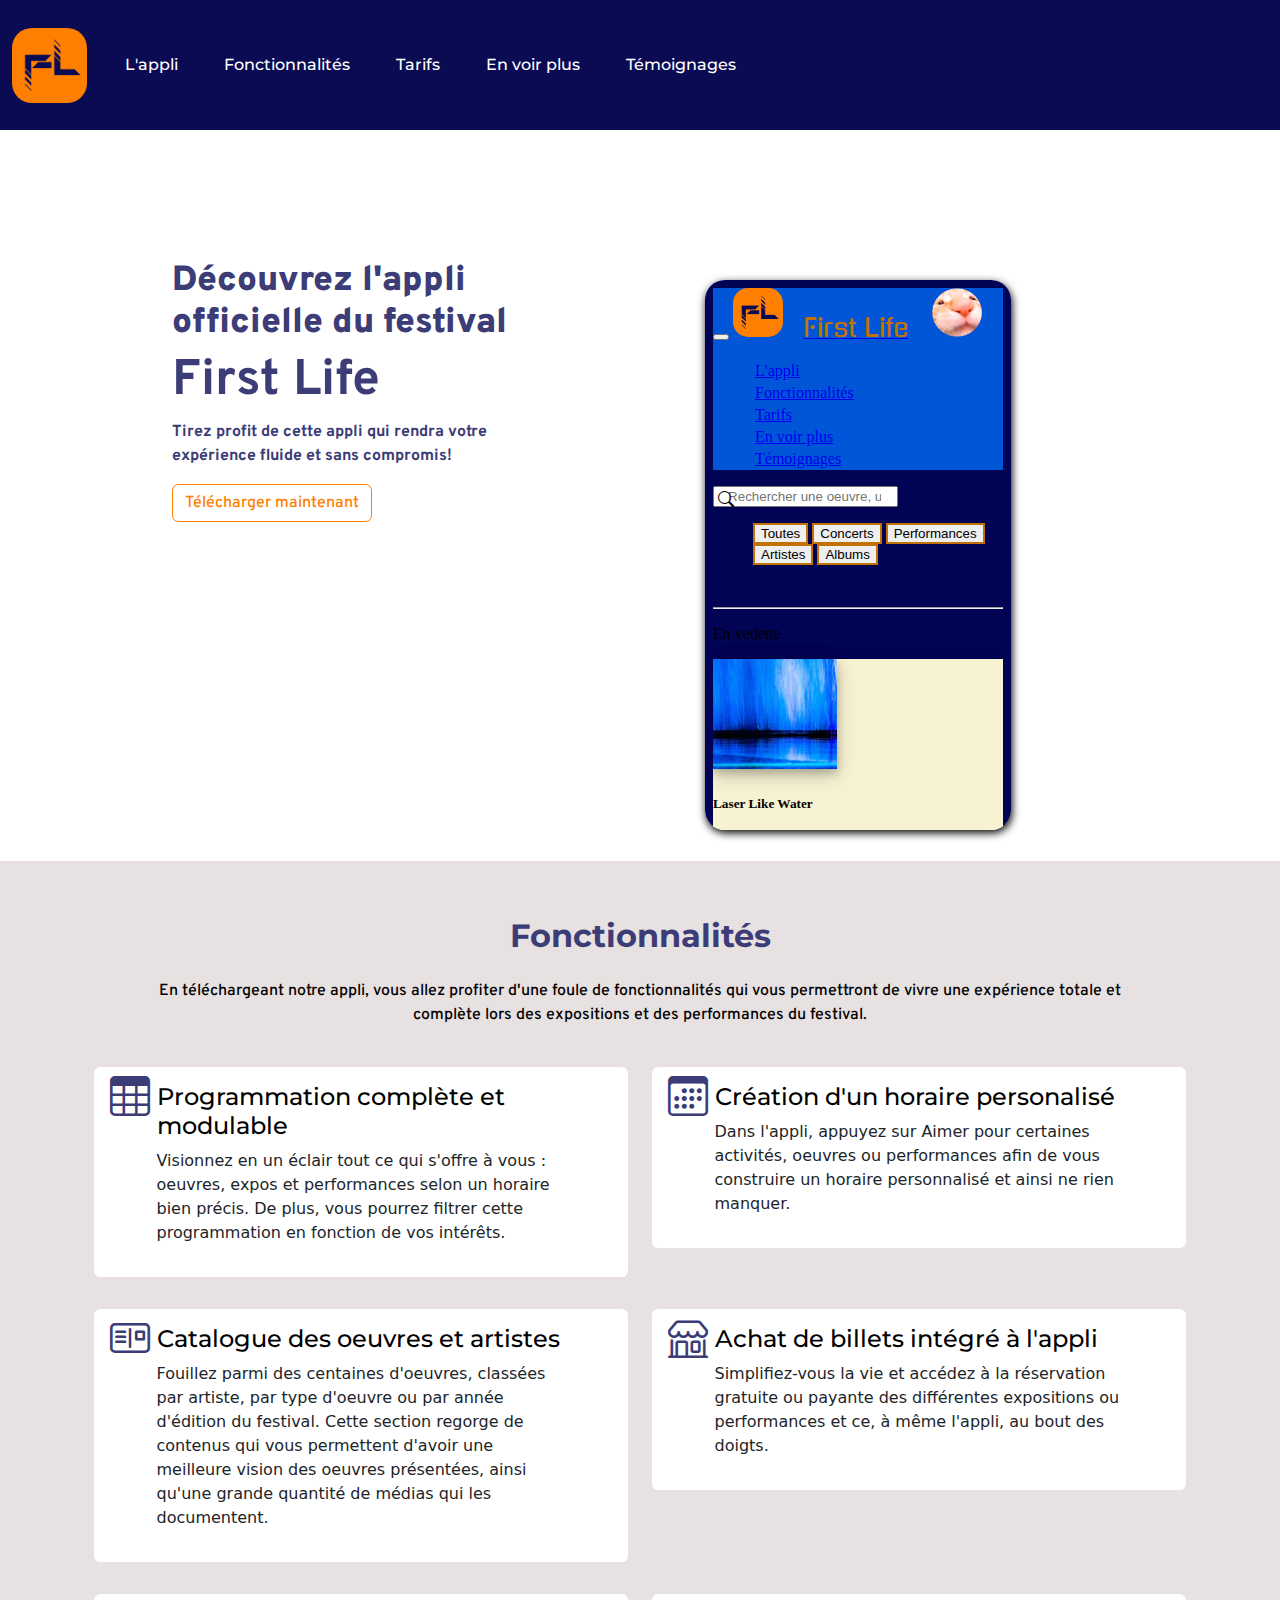
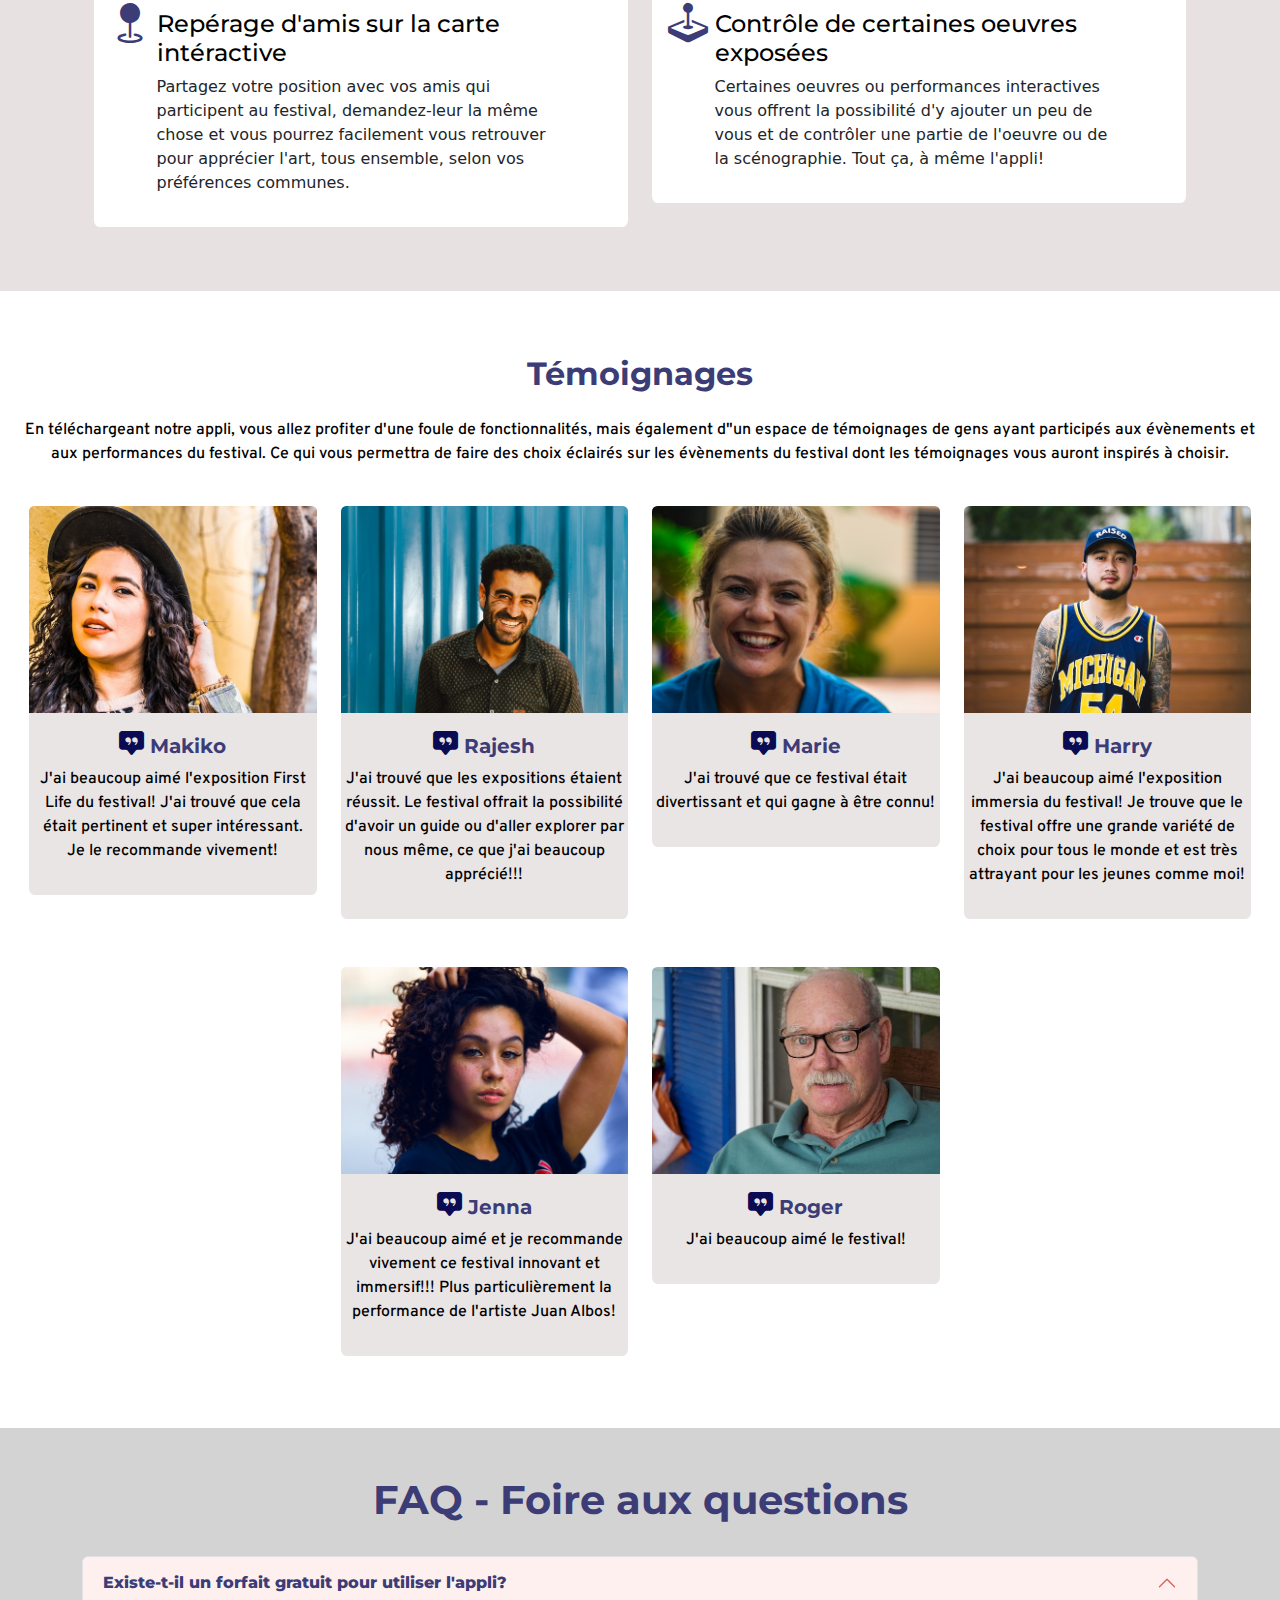
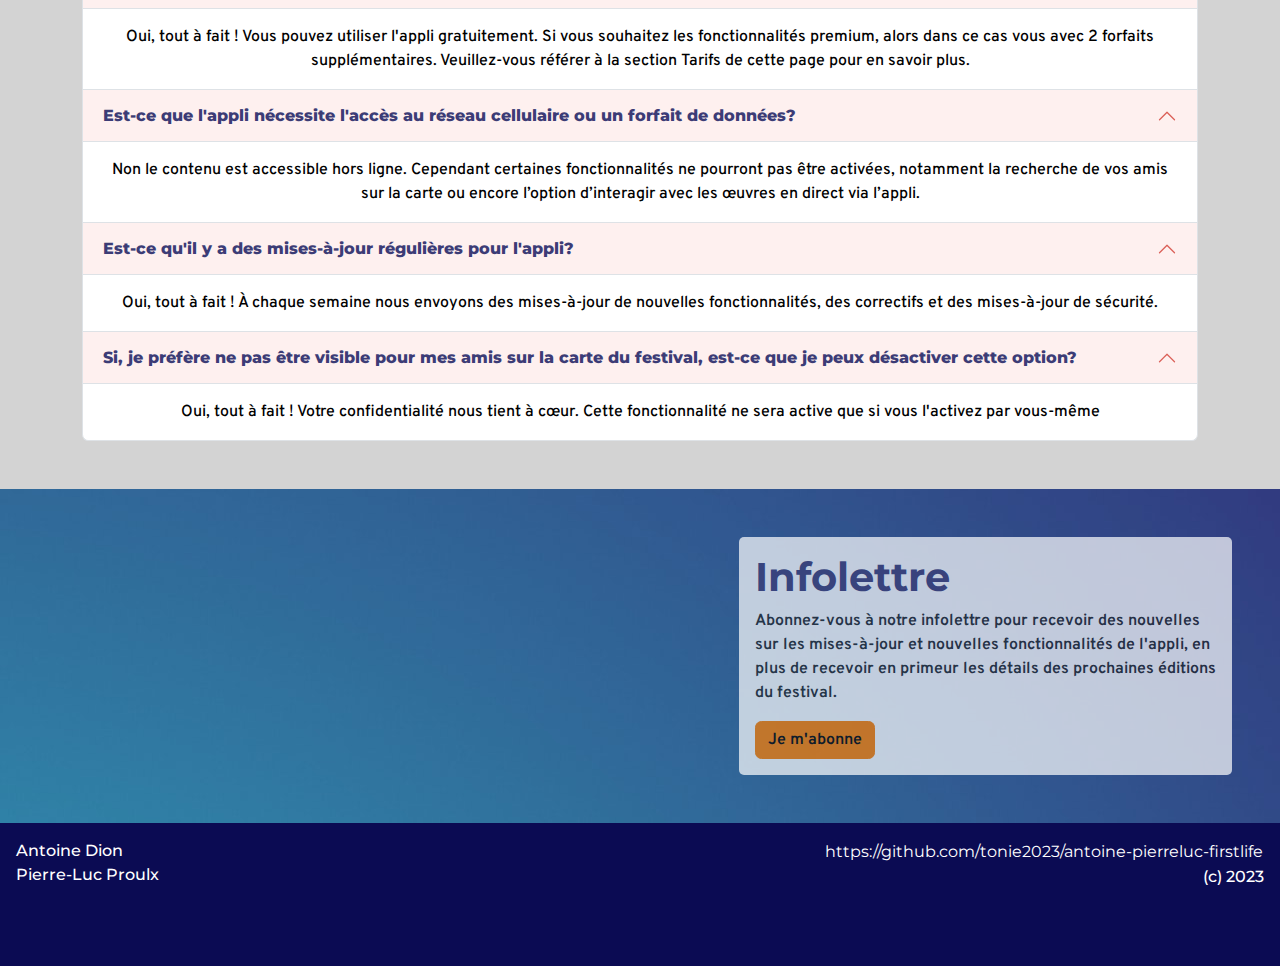
==== index.html @ ac9b5b65 "Update index.html" ====
<!DOCTYPE html>
<html lang="fr">
  <head>
    <meta charset="UTF-8" />
    <meta http-equiv="X-UA-Compatible" content="IE=edge" />
    <meta name="viewport" content="width=device-width, initial-scale=1" />
    <meta name="robots" content="noindex" />
    <meta name="robots" content="nofollow" />
    <title>Festival First Life</title>
    <link rel="stylesheet" href="https://cdn.jsdelivr.net/npm/bootstrap-icons@1.10.3/font/bootstrap-icons.css">
    <link
      href="css/bootstrap_custom.css"
      rel="stylesheet"
    />
    <link
      href="https://fonts.googleapis.com/css2?family=Overpass&display=swap"
      rel="stylesheet"
    />
    <link
      href="https://fonts.googleapis.com/css2?family=Montserrat&display=swap"
      rel="stylesheet"
    />
    <link rel="stylesheet" href="css/style-lp.css" />
  </head>
  <body>
    <header></header>
    <main>
      <nav class="navbar navbar-dark sticky-top navbar-expand-lg">
        <div class="container-fluid">
          <a href="index.html">
            <img class="logo" src="assets/first_life_logo.png" alt="logo" />
          </a>
          <button
            class="navbar-toggler"
            data-bs-toggle="collapse"
            data-bs-target="#mainNav"
            aria-controls="mainNav"
            aria-expanded="false"
            aria-label="Affichage/masquage de la navigation"
          >
            <span class="navbar-toggler-icon"></span>
          </button>
          <div id="mainNav" class="collapse navbar-collapse">
            <ul class="navbar-nav text-end">
              <li class="nav-item">
                <a href="index.html#hero" class="nav-link active">L'appli</a>
              </li>
              <li class="nav-item">
                <a href="index.html#fonctionnalites" class="nav-link active"
                  >Fonctionnalités</a
                >
              </li>
              <li class="nav-item">
                <a href="index.html#tarifs" class="nav-link active">Tarifs</a>
              </li>
              <li class="nav-item">
                <a href="index.html#voir-plus" class="nav-link active"
                  >En voir plus</a
                >
              </li>
              <li class="nav-item">
                <a href="index.html#temoignages" class="nav-link active"
                  >Témoignages</a
                >
              </li>
            </ul>
          </div>
        </div>
      </nav>
      <div id="mainHero">
        <div class="container-fluid text-center text-lg-start">
          <div class="row justify-content-center">
            <div class="enonce col-12 col-lg-5 justify-content-center">
              <h2 class="premier-texte text-center text-lg-start">
                Découvrez l'appli<br />
                officielle du festival
              </h2>
              <h1 class="titre text-center text-lg-start">First Life</h1>
              <p class="second-texte text-center text-lg-start">
                Tirez profit de cette appli qui rendra votre<br />
                expérience fluide et sans compromis!
              </p>
              <button type="button" class="btn1 btn btn-outline-primary">
                Télécharger maintenant
              </button>
            </div>
            <div class="col-12 col-lg-4">
              <div class="mobile pb-4">
                <iframe
                  class="app"
                  src="/app/index.html"
                  height="550px"
                  width="76%"
                  style="
                    border-radius: 20px 20px 20px 20px;
                    border: none;
                    box-shadow: 1px 3px 9px 0px black;
                  "
                  frameborder="0"
                ></iframe>
              </div>
            </div>
          </div>
        </div>
      </div>
      <section class="hero">
        <section class="section-features pt-5 pb-5">
          <div class="container text-center text-lg-start">
            <div class="row justify-content-center">
              <div id="titre_fonctionalite" class="col 12 col-lg-8 justify-content-center">
                  <h2 class="fonctions text-center text-lg-center pt-2 pb-2">
                    Fonctionnalités
                  </h2>
                  <p class="contexte text-center text-lg-center pt-2 pb-2">
                    En téléchargeant notre appli, vous allez profiter d'une
                    foule de fonctionnalités qui vous permettront de vivre une
                    expérience totale et<br> complète lors des expositions et des
                    performances du festival.
                  </p>
                </div>
                <div id="services" class="row justify-content-center">
                  <div class="col-sm-6 col-lg-6 pt-3 pb-3">
                    <div class="card">
                      <div class="row">
                        <div class="col-lg-1">
                          <i class="bi bi-table ps-3" class="card-img-top img-fluid"></i>
                        </div>
                        <div class="col-12 col-lg-10">
                          <div class="card-body">
                            <h4 class="h4">Programmation complète et modulable</h4>
                            <p class="txt-fonctionalite">Visionnez en un éclair tout ce qui s'offre à vous : oeuvres, expos et performances selon un horaire bien précis. De plus, vous pourrez filtrer cette programmation en fonction de vos intérêts.</p>
                          </div>
                        </div>
                      </div>
                    </div>
                  </div>
                  <div class="col-sm-6 col-lg-6 pt-3 pb-3">
                    <div class="card">
                      <div class="row">
                        <div class="col-lg-1">
                          <i class="bi bi-calendar3 ps-3" class="card-img-top img-fluid"></i>
                        </div>
                        <div class="col-12 col-lg-10">
                          <div class="card-body">
                            <h4 class="h4">Création d'un horaire personalisé</h4>
                            <p class="txt-fonctionalite">Dans l'appli, appuyez sur Aimer pour certaines activités, oeuvres ou performances afin de vous construire un horaire personnalisé et ainsi ne rien manquer.</p>
                          </div>
                        </div>
                      </div>
                    </div>
                  </div>
                  <div class="col-sm-6 col-lg-6 pt-3 pb-3">
                    <div class="card">
                      <div class="row">
                        <div class="col-lg-1">
                          <i class="bi bi-postcard ps-3" class="card-img-top img-fluid"></i>
                        </div>
                        <div class="col-12 col-lg-10">
                          <div class="card-body">
                            <h4 class="h4">Catalogue des oeuvres et artistes</h4>
                            <p class="txt-fonctionalite">Fouillez parmi des centaines d'oeuvres, classées par artiste, par type d'oeuvre ou par année d'édition du festival. Cette section regorge de contenus qui vous permettent d'avoir une meilleure vision des oeuvres présentées, ainsi qu'une grande quantité de médias qui les documentent.</p>
                          </div>
                        </div>
                      </div>
                    </div>
                  </div>
                  <div class="col-sm-6 col-lg-6 pt-3 pb-3">
                    <div class="card">
                      <div class="row">
                        <div class="col-lg-1">
                          <i class="bi bi-shop ps-3" class="card-img-top img-fluid"></i>
                        </div>
                        <div class="col-12 col-lg-10">
                          <div class="card-body">
                            <h4 class="h4">Achat de billets intégré à l'appli</h4>
                            <p class="txt-fonctionalite">Simplifiez-vous la vie et accédez à la réservation gratuite ou payante des différentes expositions ou performances et ce, à même l'appli, au bout des doigts.</p>
                          </div>
                        </div>
                      </div>
                    </div>
                  </div>
                  <div class="col-sm-6 col-lg-6 pt-3 pb-3">
                    <div class="card">
                      <div class="row">
                        <div class="col-lg-1">
                          <i class="bi bi-geo-fill ps-3" class="card-img-top img-fluid"></i>
                        </div>
                        <div class="col-12 col-lg-10">
                          <div class="card-body">
                            <h4 class="h4">Repérage d'amis sur la carte intéractive</h4>
                            <p class="txt-fonctionalite">Partagez votre position avec vos amis qui participent au festival, demandez-leur la même chose et vous pourrez facilement vous retrouver pour apprécier l'art, tous ensemble, selon vos préférences communes.</p>
                          </div>
                        </div>
                      </div>
                    </div>
                  </div>
                  <div class="col-sm-6 col-lg-6 pt-3 pb-3">
                    <div class="card">
                      <div class="row">
                        <div class="col-lg-1">
                          <i class="bi bi-joystick ps-3" class="card-img-top img-fluid"></i>
                        </div>
                        <div class="col-12 col-lg-10">
                          <div class="card-body">
                            <h4 class="h4">Contrôle de certaines oeuvres exposées</h4>
                            <p class="txt-fonctionalite">Certaines oeuvres ou performances interactives vous offrent la possibilité d'y ajouter un peu de vous et de contrôler une partie de l'oeuvre ou de la scénographie. Tout ça, à même l'appli!</p>
                          </div>
                        </div>
                      </div>
                    </div>
                  </div>
                </div>
              </div>
              <div id="tarifs"></div>
              <div id="voir-plus"></div>
            </div>
          </div>
        </section>
        <section class="section-testimonials pt-5 pb-5">
          <div class="container-fluid text-center text-lg-start">
            <div class="enonce_02 col-12 col-lg-12 justify-content-center">
              <div id="titre_testimonial" class="col 12 col-lg-8 justify-content-center">
                <h2 class="title text-center text-lg-center pt-3">
                  Témoignages
                </h2>
                <p class="contexte text-center text-lg-center pt-3">
                  En téléchargeant notre appli, vous allez profiter d'une
                  foule de fonctionnalités, mais également d"un espace de témoignages de gens ayant participés aux évènements et aux performances du festival. Ce qui vous permettra de faire des choix éclairés sur les évènements du festival dont les témoignages vous auront inspirés à choisir. 
                </p>
              </div>
            </div>
            <div id="temoignages" class="row justify-content-center pt-4 pb-4">
              <div class="col-12 col-sm-6 col-lg-3 pb-4">
                <div class="card-testimonial card">
                  <img src="assets/makiko.jpg" class="temoins card-img-top">
                  <div class="row">
                      <div class="recit card-body">
                        <h5 class="nom text-center"> <i class="bi bi-chat-square-quote-fill" class="card-img-top"></i>&nbsp;Makiko</h5>
                        <p class="quote text-center">J'ai beaucoup aimé l'exposition First Life du festival! J'ai trouvé que cela était pertinent et super intéressant. Je le recommande vivement!</p>
                      </div>
                  </div>
                </div>
              </div>
              <div class="col-12 col-sm-6 col-lg-3 pb-4">
                <div class="card-testimonial card">
                  <img src="assets/rajesh.jpg" class="temoins card-img-top">
                  <div class="row">
                    <div class="recit card-body">
                      <h5 class="nom text-center"><i class="bi bi-chat-square-quote-fill" class="card-img-top"></i>&nbsp;Rajesh</h5>
                      <p class="quote text-center">J'ai trouvé que les expositions étaient réussit. Le festival offrait la possibilité d'avoir un guide ou d'aller explorer par nous même, ce que j'ai beaucoup apprécié!!!</p>
                    </div>
                  </div>
                </div>
              </div>
              <div class="col-12 col-sm-6 col-lg-3 pb-4">
                <div class="card-testimonial card">
                  <img src="assets/marie.jpg" class="temoins card-img-top">
                  <div class="row">
                    <div class="recit card-body">
                      <h5 class="nom text-center"><i class="bi bi-chat-square-quote-fill" class="card-img-top"></i>&nbsp;Marie</h5>
                      <p class="quote text-center">J'ai trouvé que ce festival était divertissant et qui gagne à être connu!</p>
                    </div>
                  </div>
                </div>
              </div>
              <div class="col-12 col-sm-6 col-lg-3">
                <div class="card-testimonial card">
                  <img src="assets/harry.jpg" class="temoins card-img-top">
                  <div class="row">
                    <div class="recit card-body">
                      <h5 class="nom text-center"><i class="bi bi-chat-square-quote-fill" class="card-img-top"></i>&nbsp;Harry</h5>
                      <p class="quote text-center">J'ai beaucoup aimé l'exposition immersia du festival! Je trouve que le festival offre une grande variété de choix pour tous le monde et est très attrayant pour les jeunes comme moi!</p>
                    </div>
                  </div>
                </div>
              </div>
              <div class="col-12 col-sm-6 col-lg-3 pt-4">
                <div class="card-testimonial card">
                  <img src="assets/jenna.jpg" class="temoins card-img-top">
                  <div class="row">
                    <div class="recit card-body">
                      <h5 class="nom text-center"><i class="bi bi-chat-square-quote-fill" class="card-img-top"></i>&nbsp;Jenna</h5>
                      <p class="quote text-center">J'ai beaucoup aimé et je recommande vivement ce festival innovant et immersif!!! Plus particulièrement la performance de l'artiste Juan Albos! </p>
                    </div>
                  </div>
                </div>
              </div>
              <div class="col-12 col-sm-6 col-lg-3 pt-4">
                <div class="card-testimonial card">
                  <img src="assets/roger.jpg" class="temoins card-img-top">
                  <div class="row">
                    <div class="card-body">
                      <h5 class="nom text-center"><i class="bi bi-chat-square-quote-fill" class="card-img-top"></i>&nbsp;Roger</h5>
                      <p class="quote text-center">J'ai beaucoup aimé le festival!</p>
                    </div>
                  </div>
                </div>
              </div>
            </div>
          </div>
        </section>
      </section>
      <section class="pt-5 pb-5" id="FAQ">
        <div class="container text-center">
          <div class="row justify-content-center">
            <h1 class="titre-faq pb-4">FAQ - Foire aux questions</h1>
            <div class="accordion" id="accordionExample">

              <div class="accordion-item">
            
                <h2 class="accordion-header" id="faq-01">
                  <button class="accordion-button" type="button" data-bs-toggle="collapse" data-bs-target="#collapsefaq-01" aria-expanded="true" aria-controls="collapsefaq-01">
                    Existe-t-il un forfait gratuit pour utiliser l'appli?
                  </button>
                </h2>
            
                <div id="collapsefaq-01" class="accordion-collapse collapse show" aria-labelledby="faq-01" data-bs-parent="#accordionExample">
                  <div class="accordion-body">
                    Oui, tout à fait ! Vous pouvez utiliser l'appli gratuitement. Si vous souhaitez les fonctionnalités premium, alors dans ce cas vous avec 2 forfaits supplémentaires. Veuillez-vous référer à la section Tarifs de cette page pour en savoir plus.
                  </div>
                </div>
              </div>
              <div class="accordion-item">
               <h2 class="accordion-header" id="faq-02">
                 <button class="accordion-button" type="button" data-bs-toggle="collapse" data-bs-target="#collapsefaq-02" aria-expanded="true" aria-controls="collapsefaq-02">
                  Est-ce que l'appli nécessite l'accès au réseau cellulaire ou un forfait de données?
                 </button>
               </h2>
          
               <div id="collapsefaq-02" class="accordion-collapse collapse show" aria-labelledby="faq-02" data-bs-parent="#accordionExample">
                 <div class="accordion-body">
                  Non le contenu est accessible hors ligne. Cependant certaines fonctionnalités ne pourront pas être activées, notamment la recherche de vos amis sur la carte ou encore l’option d’interagir avec les œuvres en direct via l’appli.
                 </div>
               </div>
              </div>
              <div class="accordion-item">
                <h2 class="accordion-header" id="faq-03">
                  <button class="accordion-button" type="button" data-bs-toggle="collapse" data-bs-target="#collapsefaq-03" aria-expanded="true" aria-controls="collapsefaq-03">
                    Est-ce qu'il y a des mises-à-jour régulières pour l'appli?
                  </button>
                </h2>
           
                <div id="collapsefaq-03" class="accordion-collapse collapse show" aria-labelledby="faq-03" data-bs-parent="#accordionExample">
                  <div class="accordion-body">
                    Oui, tout à fait ! À chaque semaine nous envoyons des mises-à-jour de nouvelles fonctionnalités, des correctifs et des mises-à-jour de sécurité.
                  </div>
                </div>
               </div>
               <div class="accordion-item">
                <h2 class="accordion-header" id="faq-04">
                  <button class="accordion-button" type="button" data-bs-toggle="collapse" data-bs-target="#collapsefaq-04" aria-expanded="true" aria-controls="collapsefaq-04">
                    Si, je préfère ne pas être visible pour mes amis sur la carte du festival, est-ce que je peux désactiver cette option?
                  </button>
                </h2>
           
                <div id="collapsefaq-04" class="accordion-collapse collapse show" aria-labelledby="faq-04" data-bs-parent="#accordionExample">
                  <div class="accordion-body">
                    Oui, tout à fait ! Votre confidentialité nous tient à cœur. Cette fonctionnalité ne sera active que si vous l'activez par vous-même
                  </div>
                </div>
               </div>
             </div>
           </div>
         </div>
      </section>
      <section class="pt-5 pb-5 pe-5 bg-light" id="infolettre">
        <div class="container-fluid text-center">
          <div class="row justify-content-end ps-5">
            <div class="information col-12 col-md-5 text-md-start pt-3 pb-3 ps-3 pe-3">
               <h1 class="titre-infolettre">Infolettre</h1>
               <p class="text-infolettre">Abonnez-vous à notre infolettre pour recevoir des nouvelles sur les mises-à-jour et nouvelles fonctionnalités de l'appli, en plus de recevoir en primeur les détails des prochaines éditions du festival.</p>
               <button type="button" class="btn2 btn btn-primary" data-bs-toggle="modal" data-bs-target="#button_modal" >
                Je m'abonne
               </button>
             </div>
          </div>
        </div>
        <div class="modal fade" id="button_modal" tabindex="-1" aria-labelledby="button_modalLabel" aria-hidden="true">
          <div class="modal-dialog modal-lg modal-dialog-centered">
            <div class="modal-content">
              <div class="modal-header">
                <h1 class="modal-title fs-5" id="button_modalLabel">Restez informé!</h1>
                <button type="button" class="btn-close" data-bs-dismiss="modal" aria-label="Close"></button>
              </div>
              <div class="modal-body">
                <i class="bi bi-envelope-at"></i>
                <form class="courriel">
                  <div class="mb-3 mt-3 ">
                    <input type="email" class="form-control" id="courriel" placeholder= "Votre adresse courriel" name="email">
                  </div>
                </form>
              </div>
              <div class="modal-footer">
                <button type="submit" class="btn btn-primary" id="abonnement">M'inscrire</button>
                <button type="button" class="btn btn-secondary" id="fermeture-modal" data-bs-dismiss="modal">Annuler</button>
              </div>
            </div>
          </div>
        </div>
      </section>
    </main>
    <footer class="bd-footer">
      <div class="container-fluid pt-3 pb-3 ps-3 pe-3">
        <div class="row">
          <div class="col-sm-12 col-lg-3 text-center">
            <p class="artisans text-lg-start">
              Antoine Dion<br />
              Pierre-Luc Proulx<br />
            </p>
          </div>
          <div class="col-sm-12 col-lg-9 text-center">
            <p class="artisans text-lg-end">
              <a
                class="btn btn-outline-link"
                id="btn2"
                href="https://github.com/tonie2023/antoine-pierreluc-firstlife"
                role="link"
                >https://github.com/tonie2023/antoine-pierreluc-firstlife</a
              >
              <br />(c) 2023
            </p>
          </div>
        </div>
      </div>
    </footer>
    <script
      src="https://cdn.jsdelivr.net/npm/bootstrap@5.3.0-alpha1/dist/js/bootstrap.bundle.min.js"
      integrity="sha384-w76AqPfDkMBDXo30jS1Sgez6pr3x5MlQ1ZAGC+nuZB+EYdgRZgiwxhTBTkF7CXvN"
      crossorigin="anonymous"
    ></script>
    <script src="javacript.js"></script>
  </body>
</html>
---- css/style-lp.css ----
/*----------------
#Styles Généraux
------------------*/
* {
  box-sizing: border-box;
}
* {
  outline: 0;
}
html {
  height: 100%;
}
body {
  width: 100%;
  height: 100%;
  margin: 0;
}

/*-------------------------------
 # Section palette de couleurs 
 --------------------------------*/

:root {
  --primary: #ff7f00;
}
:root {
  --secondary: #0b0b53;
}
:root {
  --third: white;
}
:root {
  --fourth: #3c3c76;
}
:root {
  --fifth: black;
}

/*------------------
 # Section fontes 
 -------------------*/

:root {
  --font_01: Montserrat;
}
:root {
  --font_02: overpass;
}

/*-----------------
 # Section Header 
 ------------------*/

main {
  width: 100%;
}
.navbar {
  height: 130px;
  background-color: var(--secondary);
}
.logo {
  height: 75px;
  width: 75px;
  border-radius: 20px;
}
.nav-link {
  color: var(--third);
  margin-left: 30px;
  font-family: var(--font_01);
  font-weight: 500;
}

/*--------------- 
# Section Hero 
-----------------*/
#mainHero {
  width: 100%;
  padding-top: 130px;
}
.titre {
  font-weight: bolder;
  font-size: 50px;
}
.premier-texte {
  font-weight: 900;
  font-size: 35px;
}
.second-texte {
  font-weight: 700;
}
.app {
  margin-top: 20px;
  aspect-ratio: 5/9;
}
.title {
  font-family: var(--font_01);
  font-weight: bolder;
  color: var(--fourth);
}
.fonctions {
  font-family: var(--font_01);
  color: var(--fourth);
  font-weight: bolder;
}
.contexte {
  font-family: var(--font_02);
  font-weight: 500;
  color: var(--fifth);
}
.card {
  border: none;
}
.enonce {
  font-family: var(--font_02);
  color: var(--fourth);
}
.enonce_02 {
  font-family: var(--font_02);
  color: var(--fourth);
}
.btn1 {
  color: var(--primary);
  border-color: var(--primary);
  font-weight: 500;
}
.btn1:hover {
  background-color: var(--primary);
  border: var(--primary);
}
/*--------------- 
# Section Fonctionnalités
-----------------*/
#titre_fonctionalite {
  width: 100%;
}
.section-features {
  background-color: rgb(231, 225, 225);
}
#services {
  width: 100%;
}
.txt-fontionalite {
  font-family: var(--font_02);
  color: var(--fifth);
}
.bi-table {
  font-size: 40px;
  color: var(--fourth);
}
.bi-envelope-at {
  z-index: 1;
  position: absolute;
  top: 32px;
  left: 22px;
  margin-right: 10px;
  font-size: 25px;
  color: var(--fourth);
  font-weight: bolder;
}
.bi-chat-square-quote-fill {
  /*position: absolute;
  left: 80px;
  top: 228px;*/
  font-size: 25px;
  color: var(--secondary);
}
.bi-calendar3 {
  font-size: 40px;
  color: var(--fourth);
}
.bi-postcard {
  font-size: 40px;
  color: var(--fourth);
}
.bi-shop {
  font-size: 40px;
  color: var(--fourth);
}
.bi-geo-fill {
  font-size: 40px;
  color: var(--fourth);
}
.bi-joystick {
  font-size: 40px;
  color: var(--fourth);
}
h4 {
  font-family: var(--font_01);
  color: var(--fifth);
  font-weight: bolder;
}
/*--------------- 
# Section Témoignages
-----------------*/
#titre_testimonial {
  width: 100%;
}
#temoignages {
  margin-left: 5px;
  margin-right: 5px;
}
.temoins {
  height: 23vh;
  object-fit: cover;
}
.card-testimonial {
  background-color: rgb(234, 229, 229);
}
.nom {
  font-family: var(--font_01);
  color: var(--fourth);
  font-weight: bolder;
}
.quote {
  font-family: var(--font_02);
  color: var(--fifth);
  font-weight: 500;
}
.btn2 {
  background-color: var(--primary);
  color: var(--fifth);
  border-color: var(--primary);
  font-family: var(--font_02);
  font-weight: 600;
}
.btn2:hover {
  background-color: var(--fifth);
  color: var(--primary);
  border: var(--primary);
}
/*--------------- 
# Section FAQ
-----------------*/
#FAQ {
  background-color: lightgray;
}
.titre-faq {
  font-family: var(--font_01);
  font-weight: bolder;
  color: var(--fourth);
}
#faq-01 button {
  font-family: var(--font_01);
  font-weight: 800;
  color: var(--fourth);
}
#faq-01,
.accordion-body {
  font-family: var(--font_02);
  font-weight: 500;
  color: var(--fifth);
}
#faq-02 button {
  font-family: var(--font_01);
  font-weight: 800;
  color: var(--fourth);
}
#faq-03 button {
  font-family: var(--font_01);
  font-weight: 800;
  color: var(--fourth);
}
#faq-04 button {
  font-family: var(--font_01);
  font-weight: 800;
  color: var(--fourth);
}
/*--------------- 
# Section Infolettre
-----------------*/

#infolettre {
  background-image: url(/assets/infolettre_couleur.jpg);
  background-repeat: no-repeat;
}
.information {
  background-color: var(--third);
  border-radius: 5px 5px 5px 5px;
  opacity: 70%;
}
.titre-infolettre {
  font-family: var(--font_01);
  font-weight: bolder;
  color: var(--fourth);
}
.text-infolettre {
  font-family: var(--font_02);
  font-weight: 600;
}
.courriel {
  position: relative;
}
.courriel .form-control {
  left: 0.5rem;
  padding-left: 3rem;
}
.modal-title {
  font-family: var(--font_01);
  font-weight: 800;
}
#abonnement {
  font-family: var(--font_02);
  font-weight: 600;
}
#fermeture-modal {
  font-family: var(--font_02);
  font-weight: 500;
}
.form-control {
  font-family: var(--font_02);
  font-weight: 500;
}
/*------------------------------- 
# Section Footer(Pied de page) 
--------------------------------*/

.bd-footer {
  background-color: var(--secondary);
  height: 143px;
  width: 100%;
  font-family: var(--font_01);
  font-weight: 500;
}
.artisans {
  color: var(--third);
}
#btn2 {
  color: var(--third);
  padding: 0;
}
#btn2:hover {
  color: var(--primary);
}
#btn2:link {
  color: var(--third);
}
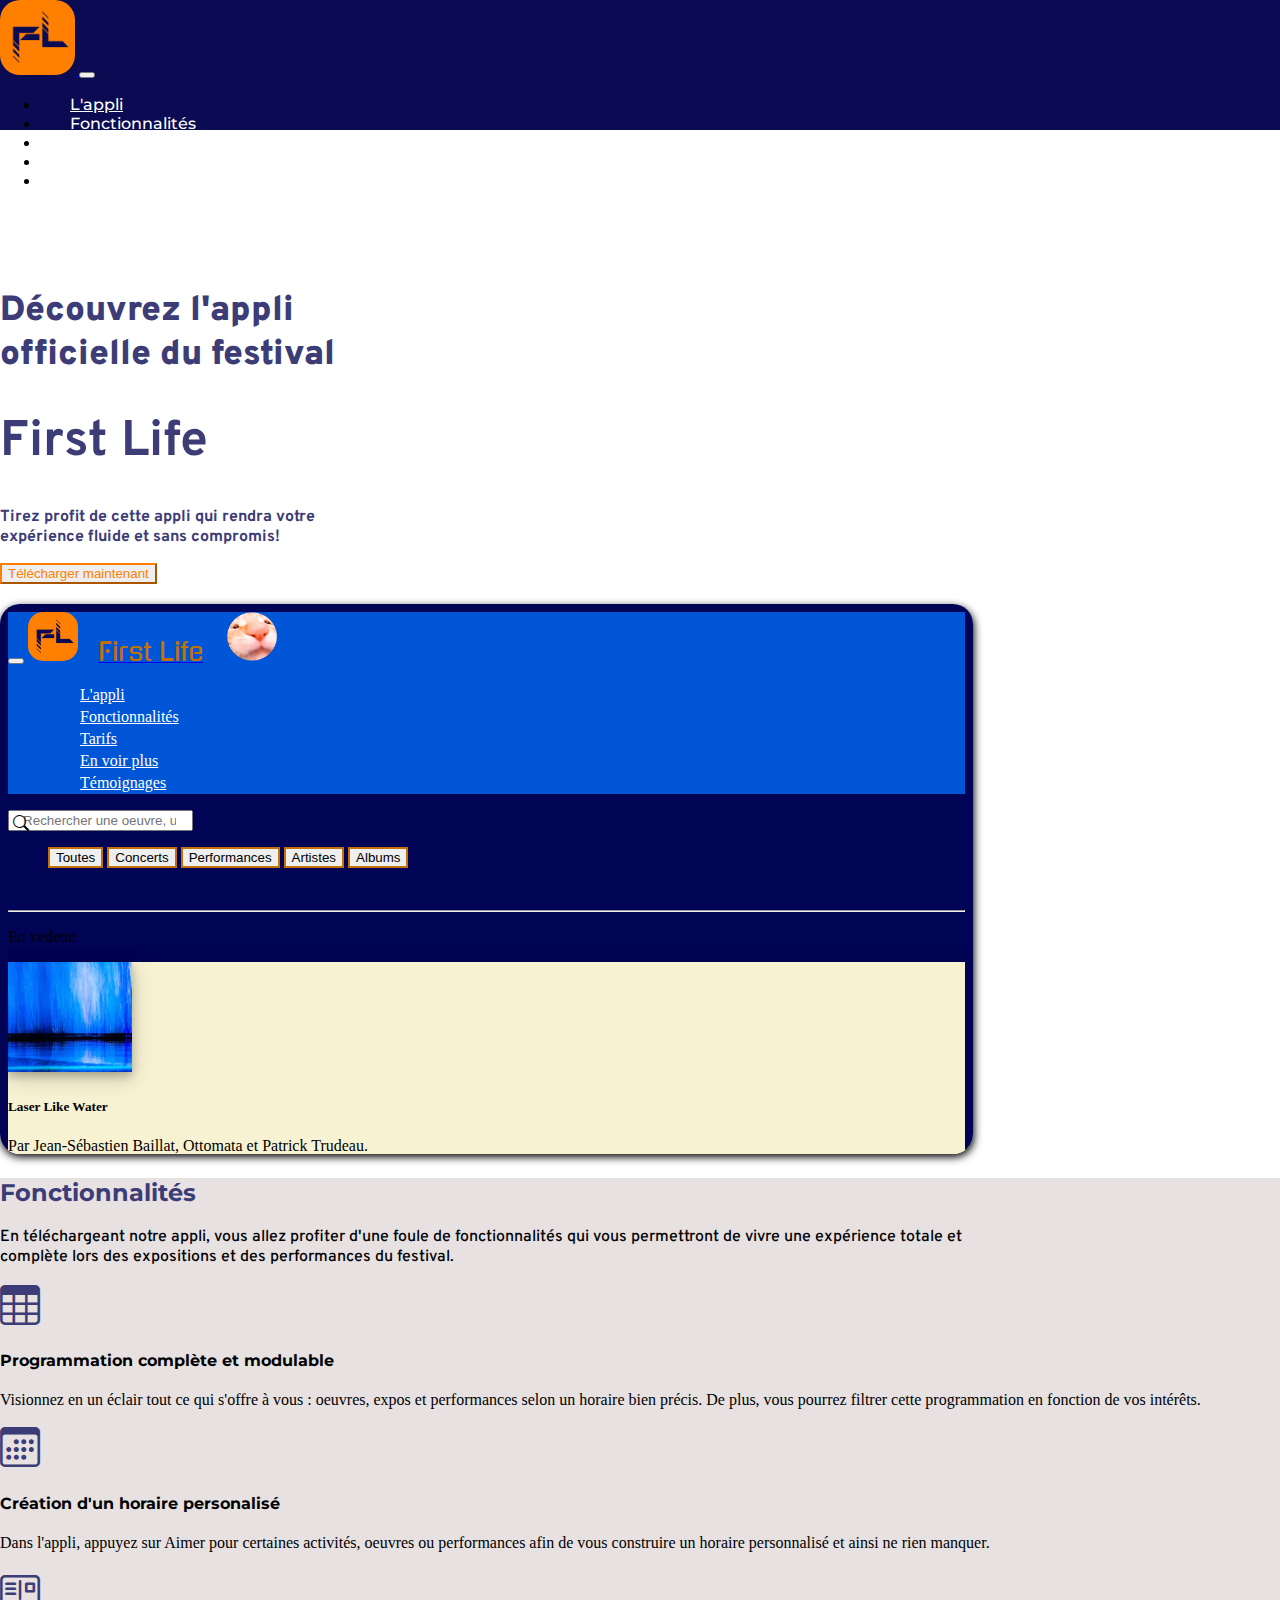
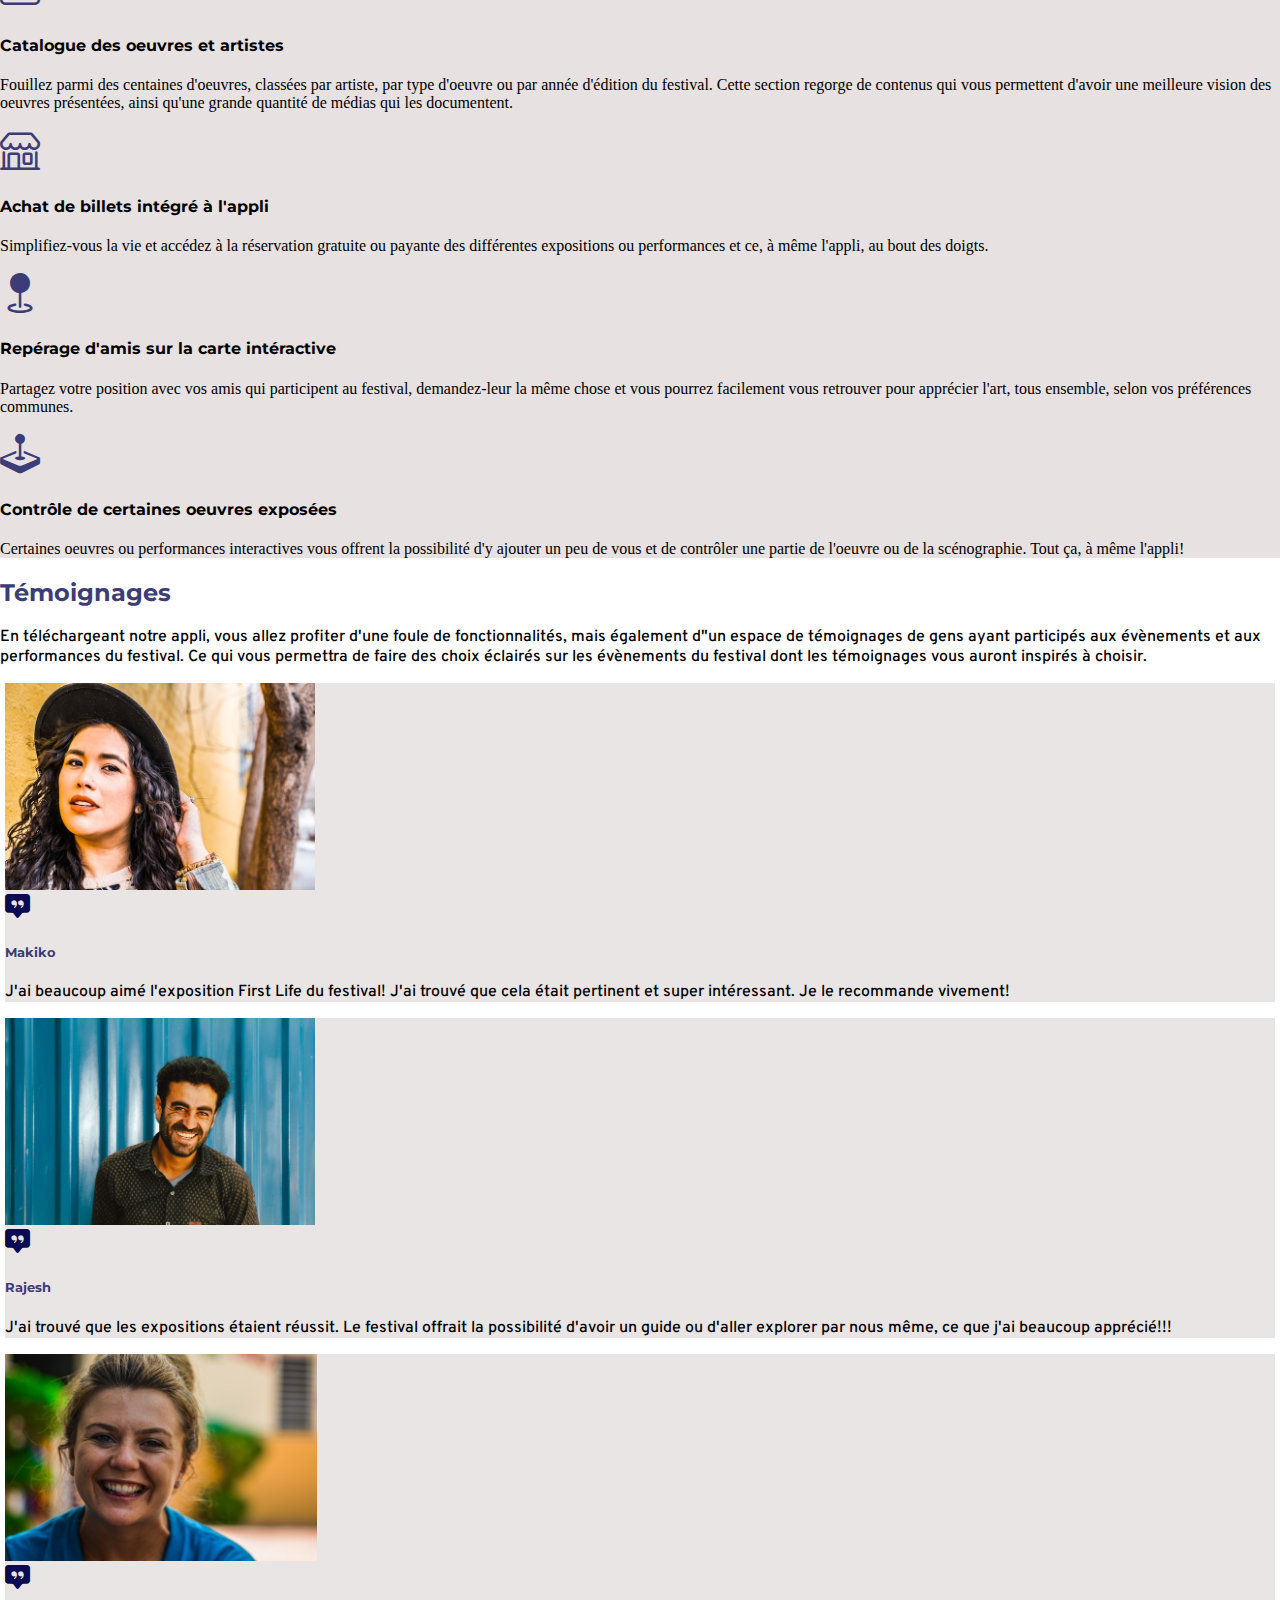
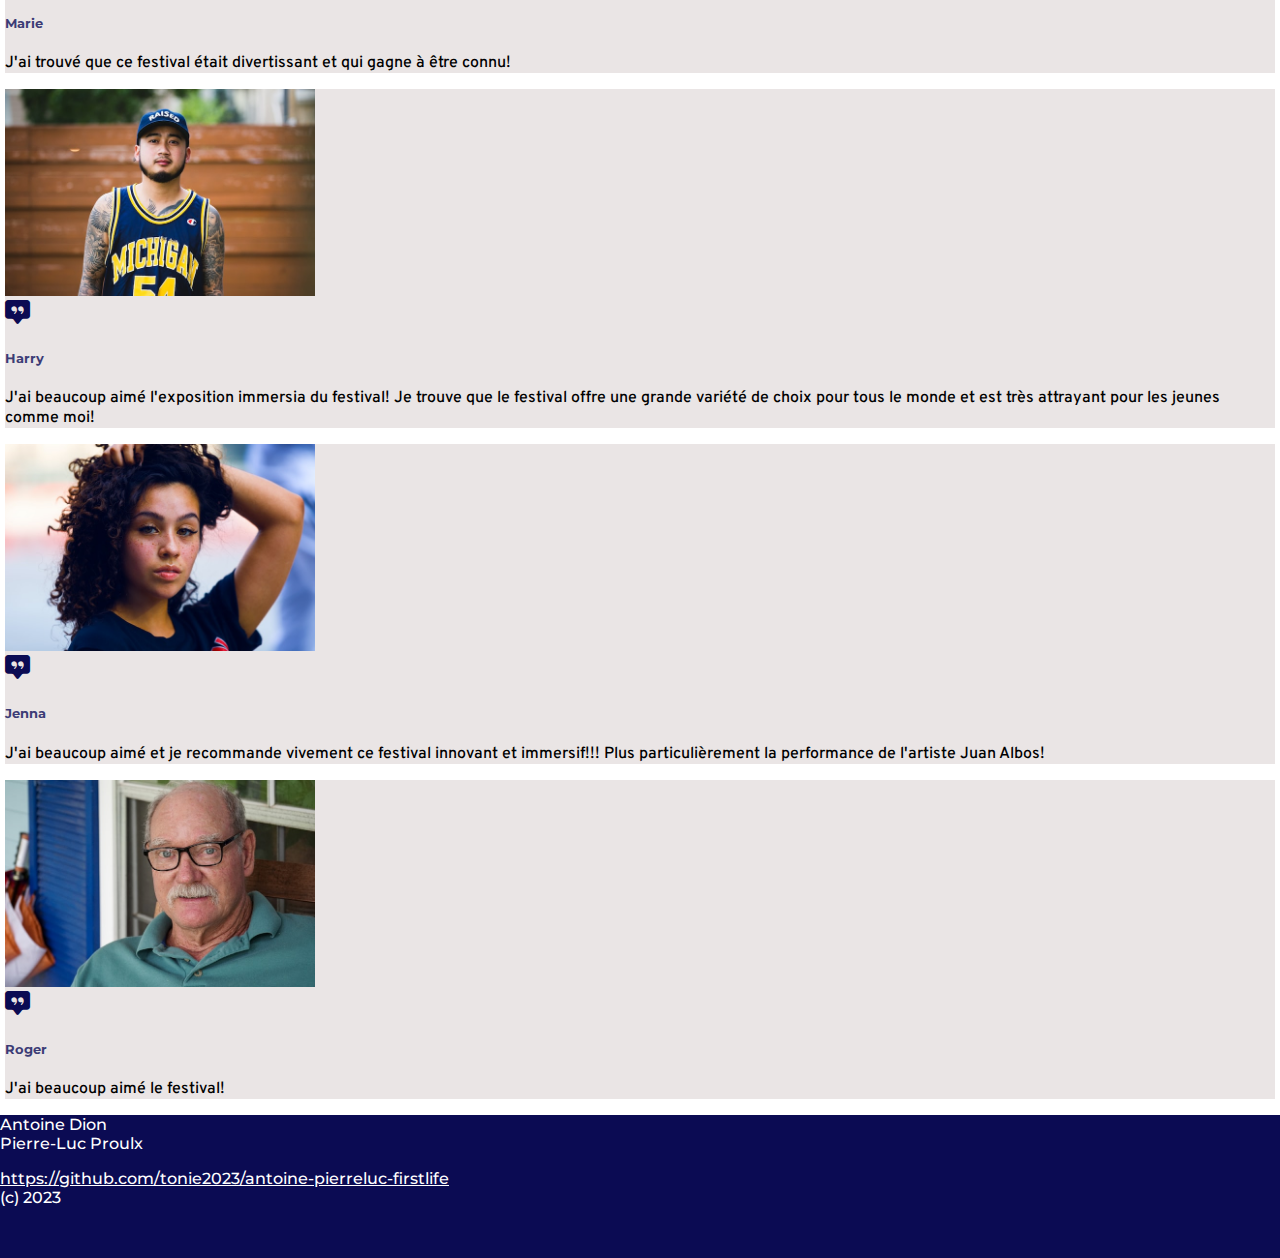
==== commit 81d71968: "Merge branch 'main' into P1-3" ====
--- a/index.html
+++ b/index.html
@@ -1,433 +1,343 @@
 <!DOCTYPE html>
 <html lang="fr">
-  <head>
-    <meta charset="UTF-8" />
-    <meta http-equiv="X-UA-Compatible" content="IE=edge" />
-    <meta name="viewport" content="width=device-width, initial-scale=1" />
-    <meta name="robots" content="noindex" />
-    <meta name="robots" content="nofollow" />
-    <title>Festival First Life</title>
-    <link rel="stylesheet" href="https://cdn.jsdelivr.net/npm/bootstrap-icons@1.10.3/font/bootstrap-icons.css">
-    <link
-      href="css/bootstrap_custom.css"
-      rel="stylesheet"
-    />
-    <link
-      href="https://fonts.googleapis.com/css2?family=Overpass&display=swap"
-      rel="stylesheet"
-    />
-    <link
-      href="https://fonts.googleapis.com/css2?family=Montserrat&display=swap"
-      rel="stylesheet"
-    />
-    <link rel="stylesheet" href="css/style-lp.css" />
-  </head>
-  <body>
-    <header></header>
-    <main>
-      <nav class="navbar navbar-dark sticky-top navbar-expand-lg">
-        <div class="container-fluid">
-          <a href="index.html">
-            <img class="logo" src="assets/first_life_logo.png" alt="logo" />
-          </a>
-          <button
-            class="navbar-toggler"
-            data-bs-toggle="collapse"
-            data-bs-target="#mainNav"
-            aria-controls="mainNav"
-            aria-expanded="false"
-            aria-label="Affichage/masquage de la navigation"
-          >
-            <span class="navbar-toggler-icon"></span>
-          </button>
-          <div id="mainNav" class="collapse navbar-collapse">
-            <ul class="navbar-nav text-end">
-              <li class="nav-item">
-                <a href="index.html#hero" class="nav-link active">L'appli</a>
-              </li>
-              <li class="nav-item">
-                <a href="index.html#fonctionnalites" class="nav-link active"
-                  >Fonctionnalités</a
-                >
-              </li>
-              <li class="nav-item">
-                <a href="index.html#tarifs" class="nav-link active">Tarifs</a>
-              </li>
-              <li class="nav-item">
-                <a href="index.html#voir-plus" class="nav-link active"
-                  >En voir plus</a
-                >
-              </li>
-              <li class="nav-item">
-                <a href="index.html#temoignages" class="nav-link active"
-                  >Témoignages</a
-                >
-              </li>
-            </ul>
-          </div>
-        </div>
-      </nav>
-      <div id="mainHero">
-        <div class="container-fluid text-center text-lg-start">
-          <div class="row justify-content-center">
-            <div class="enonce col-12 col-lg-5 justify-content-center">
-              <h2 class="premier-texte text-center text-lg-start">
-                Découvrez l'appli<br />
-                officielle du festival
-              </h2>
-              <h1 class="titre text-center text-lg-start">First Life</h1>
-              <p class="second-texte text-center text-lg-start">
-                Tirez profit de cette appli qui rendra votre<br />
-                expérience fluide et sans compromis!
-              </p>
-              <button type="button" class="btn1 btn btn-outline-primary">
-                Télécharger maintenant
-              </button>
-            </div>
-            <div class="col-12 col-lg-4">
-              <div class="mobile pb-4">
-                <iframe
-                  class="app"
-                  src="/app/index.html"
-                  height="550px"
-                  width="76%"
-                  style="
+
+<head>
+  <meta charset="UTF-8" />
+  <meta http-equiv="X-UA-Compatible" content="IE=edge" />
+  <meta name="viewport" content="width=device-width, initial-scale=1" />
+  <meta name="robots" content="noindex" />
+  <meta name="robots" content="nofollow" />
+  <title>Landing page</title>
+  <link rel="stylesheet" href="https://cdn.jsdelivr.net/npm/bootstrap-icons@1.10.3/font/bootstrap-icons.css">
+  <link href="https://cdn.jsdelivr.net/npm/bootstrap@5.3.0-alpha1/dist/css/bootstrap.min.css" rel="stylesheet"
+    integrity="sha384-GLhlTQ8iRABdZLl6O3oVMWSktQOp6b7In1Zl3/Jr59b6EGGoI1aFkw7cmDA6j6gD" crossorigin="anonymous" />
+  <link href="https://fonts.googleapis.com/css2?family=Overpass&display=swap" rel="stylesheet" />
+  <link href="https://fonts.googleapis.com/css2?family=Montserrat&display=swap" rel="stylesheet" />
+  <link rel="stylesheet" href="/css/style-lp.css" />
+</head>
+
+<body>
+  <header></header>
+  <main>
+    <nav class="navbar navbar-dark sticky-top navbar-expand-lg">
+      <div class="container-fluid">
+        <a href="index.html">
+          <img class="logo" src="assets/first_life_logo.png" alt="logo" />
+        </a>
+        <button class="navbar-toggler" data-bs-toggle="collapse" data-bs-target="#mainNav" aria-controls="mainNav"
+          aria-expanded="false" aria-label="Affichage/masquage de la navigation">
+          <span class="navbar-toggler-icon"></span>
+        </button>
+        <div id="mainNav" class="collapse navbar-collapse">
+          <ul class="navbar-nav text-end">
+            <li class="nav-item">
+              <a href="index.html#hero" class="nav-link active">L'appli</a>
+            </li>
+            <li class="nav-item">
+              <a href="index.html#fonctionnalites" class="nav-link active">Fonctionnalités</a>
+            </li>
+            <li class="nav-item">
+              <a href="index.html#tarifs" class="nav-link active">Tarifs</a>
+            </li>
+            <li class="nav-item">
+              <a href="index.html#voir-plus" class="nav-link active">En voir plus</a>
+            </li>
+            <li class="nav-item">
+              <a href="index.html#temoignages" class="nav-link active">Témoignages</a>
+            </li>
+          </ul>
+        </div>
+      </div>
+    </nav>
+    <div id="mainHero">
+      <div class="container-fluid text-center text-lg-start">
+        <div class="row justify-content-center">
+          <div class="enonce col-12 col-lg-5 justify-content-center">
+            <h2 class="premier-texte text-center text-lg-start">
+              Découvrez l'appli<br />
+              officielle du festival
+            </h2>
+            <h1 class="titre text-center text-lg-start">First Life</h1>
+            <p class="second-texte text-center text-lg-start">
+              Tirez profit de cette appli qui rendra votre<br />
+              expérience fluide et sans compromis!
+            </p>
+            <button type="button" class="btn1 btn btn-outline-primary">
+              Télécharger maintenant
+            </button>
+          </div>
+          <div class="col-12 col-lg-4">
+            <div class="mobile">
+              <iframe class="app" src="app/index.html" height="550px" width="76%" style="
                     border-radius: 20px 20px 20px 20px;
                     border: none;
                     box-shadow: 1px 3px 9px 0px black;
-                  "
-                  frameborder="0"
-                ></iframe>
-              </div>
+                  " frameborder="0"></iframe>
             </div>
           </div>
         </div>
       </div>
-      <section class="hero">
-        <section class="section-features pt-5 pb-5">
-          <div class="container text-center text-lg-start">
-            <div class="row justify-content-center">
-              <div id="titre_fonctionalite" class="col 12 col-lg-8 justify-content-center">
-                  <h2 class="fonctions text-center text-lg-center pt-2 pb-2">
-                    Fonctionnalités
-                  </h2>
-                  <p class="contexte text-center text-lg-center pt-2 pb-2">
-                    En téléchargeant notre appli, vous allez profiter d'une
-                    foule de fonctionnalités qui vous permettront de vivre une
-                    expérience totale et<br> complète lors des expositions et des
-                    performances du festival.
-                  </p>
-                </div>
-                <div id="services" class="row justify-content-center">
-                  <div class="col-sm-6 col-lg-6 pt-3 pb-3">
-                    <div class="card">
-                      <div class="row">
-                        <div class="col-lg-1">
-                          <i class="bi bi-table ps-3" class="card-img-top img-fluid"></i>
-                        </div>
-                        <div class="col-12 col-lg-10">
-                          <div class="card-body">
-                            <h4 class="h4">Programmation complète et modulable</h4>
-                            <p class="txt-fonctionalite">Visionnez en un éclair tout ce qui s'offre à vous : oeuvres, expos et performances selon un horaire bien précis. De plus, vous pourrez filtrer cette programmation en fonction de vos intérêts.</p>
-                          </div>
-                        </div>
-                      </div>
-                    </div>
-                  </div>
-                  <div class="col-sm-6 col-lg-6 pt-3 pb-3">
-                    <div class="card">
-                      <div class="row">
-                        <div class="col-lg-1">
-                          <i class="bi bi-calendar3 ps-3" class="card-img-top img-fluid"></i>
-                        </div>
-                        <div class="col-12 col-lg-10">
-                          <div class="card-body">
-                            <h4 class="h4">Création d'un horaire personalisé</h4>
-                            <p class="txt-fonctionalite">Dans l'appli, appuyez sur Aimer pour certaines activités, oeuvres ou performances afin de vous construire un horaire personnalisé et ainsi ne rien manquer.</p>
-                          </div>
-                        </div>
-                      </div>
-                    </div>
-                  </div>
-                  <div class="col-sm-6 col-lg-6 pt-3 pb-3">
-                    <div class="card">
-                      <div class="row">
-                        <div class="col-lg-1">
-                          <i class="bi bi-postcard ps-3" class="card-img-top img-fluid"></i>
-                        </div>
-                        <div class="col-12 col-lg-10">
-                          <div class="card-body">
-                            <h4 class="h4">Catalogue des oeuvres et artistes</h4>
-                            <p class="txt-fonctionalite">Fouillez parmi des centaines d'oeuvres, classées par artiste, par type d'oeuvre ou par année d'édition du festival. Cette section regorge de contenus qui vous permettent d'avoir une meilleure vision des oeuvres présentées, ainsi qu'une grande quantité de médias qui les documentent.</p>
-                          </div>
-                        </div>
-                      </div>
-                    </div>
-                  </div>
-                  <div class="col-sm-6 col-lg-6 pt-3 pb-3">
-                    <div class="card">
-                      <div class="row">
-                        <div class="col-lg-1">
-                          <i class="bi bi-shop ps-3" class="card-img-top img-fluid"></i>
-                        </div>
-                        <div class="col-12 col-lg-10">
-                          <div class="card-body">
-                            <h4 class="h4">Achat de billets intégré à l'appli</h4>
-                            <p class="txt-fonctionalite">Simplifiez-vous la vie et accédez à la réservation gratuite ou payante des différentes expositions ou performances et ce, à même l'appli, au bout des doigts.</p>
-                          </div>
-                        </div>
-                      </div>
-                    </div>
-                  </div>
-                  <div class="col-sm-6 col-lg-6 pt-3 pb-3">
-                    <div class="card">
-                      <div class="row">
-                        <div class="col-lg-1">
-                          <i class="bi bi-geo-fill ps-3" class="card-img-top img-fluid"></i>
-                        </div>
-                        <div class="col-12 col-lg-10">
-                          <div class="card-body">
-                            <h4 class="h4">Repérage d'amis sur la carte intéractive</h4>
-                            <p class="txt-fonctionalite">Partagez votre position avec vos amis qui participent au festival, demandez-leur la même chose et vous pourrez facilement vous retrouver pour apprécier l'art, tous ensemble, selon vos préférences communes.</p>
-                          </div>
-                        </div>
-                      </div>
-                    </div>
-                  </div>
-                  <div class="col-sm-6 col-lg-6 pt-3 pb-3">
-                    <div class="card">
-                      <div class="row">
-                        <div class="col-lg-1">
-                          <i class="bi bi-joystick ps-3" class="card-img-top img-fluid"></i>
-                        </div>
-                        <div class="col-12 col-lg-10">
-                          <div class="card-body">
-                            <h4 class="h4">Contrôle de certaines oeuvres exposées</h4>
-                            <p class="txt-fonctionalite">Certaines oeuvres ou performances interactives vous offrent la possibilité d'y ajouter un peu de vous et de contrôler une partie de l'oeuvre ou de la scénographie. Tout ça, à même l'appli!</p>
-                          </div>
-                        </div>
-                      </div>
-                    </div>
-                  </div>
-                </div>
-              </div>
-              <div id="tarifs"></div>
-              <div id="voir-plus"></div>
-            </div>
-          </div>
-        </section>
-        <section class="section-testimonials pt-5 pb-5">
-          <div class="container-fluid text-center text-lg-start">
-            <div class="enonce_02 col-12 col-lg-12 justify-content-center">
-              <div id="titre_testimonial" class="col 12 col-lg-8 justify-content-center">
-                <h2 class="title text-center text-lg-center pt-3">
-                  Témoignages
-                </h2>
-                <p class="contexte text-center text-lg-center pt-3">
-                  En téléchargeant notre appli, vous allez profiter d'une
-                  foule de fonctionnalités, mais également d"un espace de témoignages de gens ayant participés aux évènements et aux performances du festival. Ce qui vous permettra de faire des choix éclairés sur les évènements du festival dont les témoignages vous auront inspirés à choisir. 
-                </p>
-              </div>
-            </div>
-            <div id="temoignages" class="row justify-content-center pt-4 pb-4">
-              <div class="col-12 col-sm-6 col-lg-3 pb-4">
-                <div class="card-testimonial card">
-                  <img src="assets/makiko.jpg" class="temoins card-img-top">
-                  <div class="row">
-                      <div class="recit card-body">
-                        <h5 class="nom text-center"> <i class="bi bi-chat-square-quote-fill" class="card-img-top"></i>&nbsp;Makiko</h5>
-                        <p class="quote text-center">J'ai beaucoup aimé l'exposition First Life du festival! J'ai trouvé que cela était pertinent et super intéressant. Je le recommande vivement!</p>
-                      </div>
-                  </div>
-                </div>
-              </div>
-              <div class="col-12 col-sm-6 col-lg-3 pb-4">
-                <div class="card-testimonial card">
-                  <img src="assets/rajesh.jpg" class="temoins card-img-top">
-                  <div class="row">
-                    <div class="recit card-body">
-                      <h5 class="nom text-center"><i class="bi bi-chat-square-quote-fill" class="card-img-top"></i>&nbsp;Rajesh</h5>
-                      <p class="quote text-center">J'ai trouvé que les expositions étaient réussit. Le festival offrait la possibilité d'avoir un guide ou d'aller explorer par nous même, ce que j'ai beaucoup apprécié!!!</p>
-                    </div>
-                  </div>
-                </div>
-              </div>
-              <div class="col-12 col-sm-6 col-lg-3 pb-4">
-                <div class="card-testimonial card">
-                  <img src="assets/marie.jpg" class="temoins card-img-top">
-                  <div class="row">
-                    <div class="recit card-body">
-                      <h5 class="nom text-center"><i class="bi bi-chat-square-quote-fill" class="card-img-top"></i>&nbsp;Marie</h5>
-                      <p class="quote text-center">J'ai trouvé que ce festival était divertissant et qui gagne à être connu!</p>
-                    </div>
-                  </div>
-                </div>
-              </div>
-              <div class="col-12 col-sm-6 col-lg-3">
-                <div class="card-testimonial card">
-                  <img src="assets/harry.jpg" class="temoins card-img-top">
-                  <div class="row">
-                    <div class="recit card-body">
-                      <h5 class="nom text-center"><i class="bi bi-chat-square-quote-fill" class="card-img-top"></i>&nbsp;Harry</h5>
-                      <p class="quote text-center">J'ai beaucoup aimé l'exposition immersia du festival! Je trouve que le festival offre une grande variété de choix pour tous le monde et est très attrayant pour les jeunes comme moi!</p>
-                    </div>
-                  </div>
-                </div>
-              </div>
-              <div class="col-12 col-sm-6 col-lg-3 pt-4">
-                <div class="card-testimonial card">
-                  <img src="assets/jenna.jpg" class="temoins card-img-top">
-                  <div class="row">
-                    <div class="recit card-body">
-                      <h5 class="nom text-center"><i class="bi bi-chat-square-quote-fill" class="card-img-top"></i>&nbsp;Jenna</h5>
-                      <p class="quote text-center">J'ai beaucoup aimé et je recommande vivement ce festival innovant et immersif!!! Plus particulièrement la performance de l'artiste Juan Albos! </p>
-                    </div>
-                  </div>
-                </div>
-              </div>
-              <div class="col-12 col-sm-6 col-lg-3 pt-4">
-                <div class="card-testimonial card">
-                  <img src="assets/roger.jpg" class="temoins card-img-top">
-                  <div class="row">
-                    <div class="card-body">
-                      <h5 class="nom text-center"><i class="bi bi-chat-square-quote-fill" class="card-img-top"></i>&nbsp;Roger</h5>
-                      <p class="quote text-center">J'ai beaucoup aimé le festival!</p>
-                    </div>
-                  </div>
-                </div>
-              </div>
-            </div>
-          </div>
-        </section>
+    </div>
+    <section class="hero">
+      <section class="section-features pt-5 pb-5">
+        <div class="container text-center text-lg-start">
+          <div class="row justify-content-center">
+            <div id="titre_fonctionalite" class="col 12 col-lg-8 justify-content-center">
+              <h2 class="fonctions text-center text-lg-center pt-2 pb-2">
+                Fonctionnalités
+              </h2>
+              <p class="contexte text-center text-lg-center pt-2 pb-2">
+                En téléchargeant notre appli, vous allez profiter d'une
+                foule de fonctionnalités qui vous permettront de vivre une
+                expérience totale et<br> complète lors des expositions et des
+                performances du festival.
+              </p>
+            </div>
+            <div id="services" class="row justify-content-center">
+              <div class="col-sm-6 col-lg-6 pt-3 pb-3">
+                <div class="card">
+                  <div class="row">
+                    <div class="col-lg-1">
+                      <i class="bi bi-table" class="card-img-top img-fluid"></i>
+                    </div>
+                    <div class="col-12 col-lg-10">
+                      <div class="card-body">
+                        <h4 class="h4">Programmation complète et modulable</h4>
+                        <p class="txt-fonctionalite">Visionnez en un éclair tout ce qui s'offre à vous : oeuvres, expos
+                          et performances selon un horaire bien précis. De plus, vous pourrez filtrer cette
+                          programmation en fonction de vos intérêts.</p>
+                      </div>
+                    </div>
+                  </div>
+                </div>
+              </div>
+              <div class="col-sm-6 col-lg-6 pt-3">
+                <div class="card">
+                  <div class="row">
+                    <div class="col-lg-1">
+                      <i class="bi bi-calendar3" class="card-img-top img-fluid"></i>
+                    </div>
+                    <div class="col-12 col-lg-10">
+                      <div class="card-body">
+                        <h4 class="h4">Création d'un horaire personalisé</h4>
+                        <p class="txt-fonctionalite">Dans l'appli, appuyez sur Aimer pour certaines activités, oeuvres
+                          ou performances afin de vous construire un horaire personnalisé et ainsi ne rien manquer.</p>
+                      </div>
+                    </div>
+                  </div>
+                </div>
+              </div>
+              <div class="col-sm-6 col-lg-6 pb-3">
+                <div class="card">
+                  <div class="row">
+                    <div class="col-lg-1">
+                      <i class="bi bi-postcard" class="card-img-top img-fluid"></i>
+                    </div>
+                    <div class="col-12 col-lg-10">
+                      <div class="card-body">
+                        <h4 class="h4">Catalogue des oeuvres et artistes</h4>
+                        <p class="txt-fonctionalite">Fouillez parmi des centaines d'oeuvres, classées par artiste, par
+                          type d'oeuvre ou par année d'édition du festival. Cette section regorge de contenus qui vous
+                          permettent d'avoir une meilleure vision des oeuvres présentées, ainsi qu'une grande quantité
+                          de médias qui les documentent.</p>
+                      </div>
+                    </div>
+                  </div>
+                </div>
+              </div>
+              <div class="col-sm-6 col-lg-6">
+                <div class="card">
+                  <div class="row">
+                    <div class="col-lg-1">
+                      <i class="bi bi-shop" class="card-img-top img-fluid"></i>
+                    </div>
+                    <div class="col-12 col-lg-10">
+                      <div class="card-body">
+                        <h4 class="h4">Achat de billets intégré à l'appli</h4>
+                        <p class="txt-fonctionalite">Simplifiez-vous la vie et accédez à la réservation gratuite ou
+                          payante des différentes expositions ou performances et ce, à même l'appli, au bout des doigts.
+                        </p>
+                      </div>
+                    </div>
+                  </div>
+                </div>
+              </div>
+              <div class="col-sm-6 col-lg-6 pb-3">
+                <div class="card">
+                  <div class="row">
+                    <div class="col-lg-1">
+                      <i class="bi bi-geo-fill" class="card-img-top img-fluid"></i>
+                    </div>
+                    <div class="col-12 col-lg-10">
+                      <div class="card-body">
+                        <h4 class="h4">Repérage d'amis sur la carte intéractive</h4>
+                        <p class="txt-fonctionalite">Partagez votre position avec vos amis qui participent au festival,
+                          demandez-leur la même chose et vous pourrez facilement vous retrouver pour apprécier l'art,
+                          tous ensemble, selon vos préférences communes.</p>
+                      </div>
+                    </div>
+                  </div>
+                </div>
+              </div>
+              <div class="col-sm-6 col-lg-6">
+                <div class="card">
+                  <div class="row">
+                    <div class="col-lg-1">
+                      <i class="bi bi-joystick" class="card-img-top img-fluid"></i>
+                    </div>
+                    <div class="col-12 col-lg-10">
+                      <div class="card-body">
+                        <h4 class="h4">Contrôle de certaines oeuvres exposées</h4>
+                        <p class="txt-fonctionalite">Certaines oeuvres ou performances interactives vous offrent la
+                          possibilité d'y ajouter un peu de vous et de contrôler une partie de l'oeuvre ou de la
+                          scénographie. Tout ça, à même l'appli!</p>
+                      </div>
+                    </div>
+                  </div>
+                </div>
+              </div>
+            </div>
+          </div>
+          <div id="tarifs"></div>
+          <div id="voir-plus"></div>
+        </div>
+        </div>
       </section>
-      <section class="pt-5 pb-5" id="FAQ">
-        <div class="container text-center">
-          <div class="row justify-content-center">
-            <h1 class="titre-faq pb-4">FAQ - Foire aux questions</h1>
-            <div class="accordion" id="accordionExample">
+      <section class="section-testimonials pt-3 pb-5">
+        <div class="container-fluid text-center text-lg-start">
+          <div class="enonce_02 col-12 col-lg-12 justify-content-center">
+            <div id="titre_testimonial" class="col 12 col-lg-8 justify-content-center">
+              <h2 class="title text-center text-lg-center pt-3">
+                Témoignages
+              </h2>
+              <p class="contexte text-center text-lg-center pt-3">
+                En téléchargeant notre appli, vous allez profiter d'une
+                foule de fonctionnalités, mais également d"un espace de témoignages de gens ayant participés aux
+                évènements et aux performances du festival. Ce qui vous permettra de faire des choix éclairés sur les
+                évènements du festival dont les témoignages vous auront inspirés à choisir.
+              </p>
+            </div>
+          </div>
+          <div id="temoignages" class="row justify-content-center pt-4 pb-4">
+            <div class="col-12 col-sm-6 col-lg-2">
+              <div class="card-testimonial card">
+                <img src="assets/makiko.jpg" class="temoins card-img-top">
+                <div class="row">
+                  <div class="text-center">
+                    <i class="bi bi-chat-square-quote-fill" class="card-img-top"></i>
+                  </div>
+                  <div class="recit card-body">
+                    <h5 class="nom text-center">Makiko</h5>
+                    <p class="quote text-center">J'ai beaucoup aimé l'exposition First Life du festival! J'ai trouvé que
+                      cela était pertinent et super intéressant. Je le recommande vivement!</p>
+                  </div>
+                </div>
+              </div>
+            </div>
+            <div class="col-12 col-sm-6 col-lg-2">
+              <div class="card-testimonial card">
+                <img src="assets/rajesh.jpg" class="temoins card-img-top">
+                <div class="row">
+                  <div class="text-center">
+                    <i class="bi bi-chat-square-quote-fill" class="card-img-top"></i>
+                  </div>
+                  <div class="recit card-body">
+                    <h5 class="nom text-center">Rajesh</h5>
+                    <p class="quote text-center">J'ai trouvé que les expositions étaient réussit. Le festival offrait la
+                      possibilité d'avoir un guide ou d'aller explorer par nous même, ce que j'ai beaucoup apprécié!!!
+                    </p>
+                  </div>
+                </div>
+              </div>
+            </div>
+            <div class="col-12 col-sm-6 col-lg-2">
+              <div class="card-testimonial card">
+                <img src="assets/marie.jpg" class="temoins card-img-top">
+                <div class="row">
+                  <div class="text-center">
+                    <i class="bi bi-chat-square-quote-fill" class="card-img-top"></i>
+                  </div>
+                  <div class="recit card-body">
+                    <h5 class="nom text-center">Marie</h5>
+                    <p class="quote text-center">J'ai trouvé que ce festival était divertissant et qui gagne à être
+                      connu!</p>
+                  </div>
+                </div>
+              </div>
+            </div>
+            <div class="col-12 col-sm-6 col-lg-2">
+              <div class="card-testimonial card">
+                <img src="assets/harry.jpg" class="temoins card-img-top">
+                <div class="row">
+                  <div class="text-center">
+                    <i class="bi bi-chat-square-quote-fill" class="card-img-top"></i>
+                  </div>
+                  <div class="recit card-body">
+                    <h5 class="nom text-center">Harry</h5>
+                    <p class="quote text-center">J'ai beaucoup aimé l'exposition immersia du festival! Je trouve que le
+                      festival offre une grande variété de choix pour tous le monde et est très attrayant pour les
+                      jeunes comme moi!</p>
+                  </div>
+                </div>
+              </div>
+            </div>
+            <div class="col-12 col-sm-6 col-lg-2">
+              <div class="card-testimonial card">
+                <img src="assets/jenna.jpg" class="temoins card-img-top">
+                <div class="row">
+                  <div class="text-center">
+                    <i class="bi bi-chat-square-quote-fill" class="card-img-top"></i>
+                  </div>
+                  <div class="recit card-body">
+                    <h5 class="nom text-center">Jenna</h5>
+                    <p class="quote text-center">J'ai beaucoup aimé et je recommande vivement ce festival innovant et
+                      immersif!!! Plus particulièrement la performance de l'artiste Juan Albos! </p>
+                  </div>
+                </div>
+              </div>
+            </div>
+            <div class="col-12 col-sm-6 col-lg-2">
+              <div class="card-testimonial card">
+                <img src="assets/roger.jpg" class="temoins card-img-top">
+                <div class="row">
+                  <div class="text-center">
+                    <i class="bi bi-chat-square-quote-fill" class="card-img-top"></i>
+                  </div>
+                  <div class="card-body">
+                    <h5 class="nom text-center">Roger</h5>
+                    <p class="quote text-center">J'ai beaucoup aimé le festival!</p>
+                  </div>
+                </div>
+              </div>
+            </div>
+          </div>
+        </div>
+      </section>
+    </section>
+  </main>
+  <footer class="bd-footer">
+    <div class="container-fluid pt-3 pb-3 ps-3 pe-3">
+      <div class="row">
+        <div class="col-sm-12 col-lg-3 text-center">
+          <p class="artisans text-lg-start">
+            Antoine Dion<br />
+            Pierre-Luc Proulx<br />
+          </p>
+        </div>
+        <div class="col-sm-12 col-lg-9 text-center">
+          <p class="artisans text-lg-end">
+            <a class="btn btn-outline-link" id="btn2" href="https://github.com/tonie2023/antoine-pierreluc-firstlife"
+              role="link">https://github.com/tonie2023/antoine-pierreluc-firstlife</a>
+            <br />(c) 2023
+          </p>
+        </div>
+      </div>
+    </div>
+  </footer>
+  <script src="https://cdn.jsdelivr.net/npm/bootstrap@5.3.0-alpha1/dist/js/bootstrap.bundle.min.js"
+    integrity="sha384-w76AqPfDkMBDXo30jS1Sgez6pr3x5MlQ1ZAGC+nuZB+EYdgRZgiwxhTBTkF7CXvN"
+    crossorigin="anonymous"></script>
+  <script src="javacript.js"></script>
+</body>
 
-              <div class="accordion-item">
-            
-                <h2 class="accordion-header" id="faq-01">
-                  <button class="accordion-button" type="button" data-bs-toggle="collapse" data-bs-target="#collapsefaq-01" aria-expanded="true" aria-controls="collapsefaq-01">
-                    Existe-t-il un forfait gratuit pour utiliser l'appli?
-                  </button>
-                </h2>
-            
-                <div id="collapsefaq-01" class="accordion-collapse collapse show" aria-labelledby="faq-01" data-bs-parent="#accordionExample">
-                  <div class="accordion-body">
-                    Oui, tout à fait ! Vous pouvez utiliser l'appli gratuitement. Si vous souhaitez les fonctionnalités premium, alors dans ce cas vous avec 2 forfaits supplémentaires. Veuillez-vous référer à la section Tarifs de cette page pour en savoir plus.
-                  </div>
-                </div>
-              </div>
-              <div class="accordion-item">
-               <h2 class="accordion-header" id="faq-02">
-                 <button class="accordion-button" type="button" data-bs-toggle="collapse" data-bs-target="#collapsefaq-02" aria-expanded="true" aria-controls="collapsefaq-02">
-                  Est-ce que l'appli nécessite l'accès au réseau cellulaire ou un forfait de données?
-                 </button>
-               </h2>
-          
-               <div id="collapsefaq-02" class="accordion-collapse collapse show" aria-labelledby="faq-02" data-bs-parent="#accordionExample">
-                 <div class="accordion-body">
-                  Non le contenu est accessible hors ligne. Cependant certaines fonctionnalités ne pourront pas être activées, notamment la recherche de vos amis sur la carte ou encore l’option d’interagir avec les œuvres en direct via l’appli.
-                 </div>
-               </div>
-              </div>
-              <div class="accordion-item">
-                <h2 class="accordion-header" id="faq-03">
-                  <button class="accordion-button" type="button" data-bs-toggle="collapse" data-bs-target="#collapsefaq-03" aria-expanded="true" aria-controls="collapsefaq-03">
-                    Est-ce qu'il y a des mises-à-jour régulières pour l'appli?
-                  </button>
-                </h2>
-           
-                <div id="collapsefaq-03" class="accordion-collapse collapse show" aria-labelledby="faq-03" data-bs-parent="#accordionExample">
-                  <div class="accordion-body">
-                    Oui, tout à fait ! À chaque semaine nous envoyons des mises-à-jour de nouvelles fonctionnalités, des correctifs et des mises-à-jour de sécurité.
-                  </div>
-                </div>
-               </div>
-               <div class="accordion-item">
-                <h2 class="accordion-header" id="faq-04">
-                  <button class="accordion-button" type="button" data-bs-toggle="collapse" data-bs-target="#collapsefaq-04" aria-expanded="true" aria-controls="collapsefaq-04">
-                    Si, je préfère ne pas être visible pour mes amis sur la carte du festival, est-ce que je peux désactiver cette option?
-                  </button>
-                </h2>
-           
-                <div id="collapsefaq-04" class="accordion-collapse collapse show" aria-labelledby="faq-04" data-bs-parent="#accordionExample">
-                  <div class="accordion-body">
-                    Oui, tout à fait ! Votre confidentialité nous tient à cœur. Cette fonctionnalité ne sera active que si vous l'activez par vous-même
-                  </div>
-                </div>
-               </div>
-             </div>
-           </div>
-         </div>
-      </section>
-      <section class="pt-5 pb-5 pe-5 bg-light" id="infolettre">
-        <div class="container-fluid text-center">
-          <div class="row justify-content-end ps-5">
-            <div class="information col-12 col-md-5 text-md-start pt-3 pb-3 ps-3 pe-3">
-               <h1 class="titre-infolettre">Infolettre</h1>
-               <p class="text-infolettre">Abonnez-vous à notre infolettre pour recevoir des nouvelles sur les mises-à-jour et nouvelles fonctionnalités de l'appli, en plus de recevoir en primeur les détails des prochaines éditions du festival.</p>
-               <button type="button" class="btn2 btn btn-primary" data-bs-toggle="modal" data-bs-target="#button_modal" >
-                Je m'abonne
-               </button>
-             </div>
-          </div>
-        </div>
-        <div class="modal fade" id="button_modal" tabindex="-1" aria-labelledby="button_modalLabel" aria-hidden="true">
-          <div class="modal-dialog modal-lg modal-dialog-centered">
-            <div class="modal-content">
-              <div class="modal-header">
-                <h1 class="modal-title fs-5" id="button_modalLabel">Restez informé!</h1>
-                <button type="button" class="btn-close" data-bs-dismiss="modal" aria-label="Close"></button>
-              </div>
-              <div class="modal-body">
-                <i class="bi bi-envelope-at"></i>
-                <form class="courriel">
-                  <div class="mb-3 mt-3 ">
-                    <input type="email" class="form-control" id="courriel" placeholder= "Votre adresse courriel" name="email">
-                  </div>
-                </form>
-              </div>
-              <div class="modal-footer">
-                <button type="submit" class="btn btn-primary" id="abonnement">M'inscrire</button>
-                <button type="button" class="btn btn-secondary" id="fermeture-modal" data-bs-dismiss="modal">Annuler</button>
-              </div>
-            </div>
-          </div>
-        </div>
-      </section>
-    </main>
-    <footer class="bd-footer">
-      <div class="container-fluid pt-3 pb-3 ps-3 pe-3">
-        <div class="row">
-          <div class="col-sm-12 col-lg-3 text-center">
-            <p class="artisans text-lg-start">
-              Antoine Dion<br />
-              Pierre-Luc Proulx<br />
-            </p>
-          </div>
-          <div class="col-sm-12 col-lg-9 text-center">
-            <p class="artisans text-lg-end">
-              <a
-                class="btn btn-outline-link"
-                id="btn2"
-                href="https://github.com/tonie2023/antoine-pierreluc-firstlife"
-                role="link"
-                >https://github.com/tonie2023/antoine-pierreluc-firstlife</a
-              >
-              <br />(c) 2023
-            </p>
-          </div>
-        </div>
-      </div>
-    </footer>
-    <script
-      src="https://cdn.jsdelivr.net/npm/bootstrap@5.3.0-alpha1/dist/js/bootstrap.bundle.min.js"
-      integrity="sha384-w76AqPfDkMBDXo30jS1Sgez6pr3x5MlQ1ZAGC+nuZB+EYdgRZgiwxhTBTkF7CXvN"
-      crossorigin="anonymous"
-    ></script>
-    <script src="javacript.js"></script>
-  </body>
-</html>
+</html>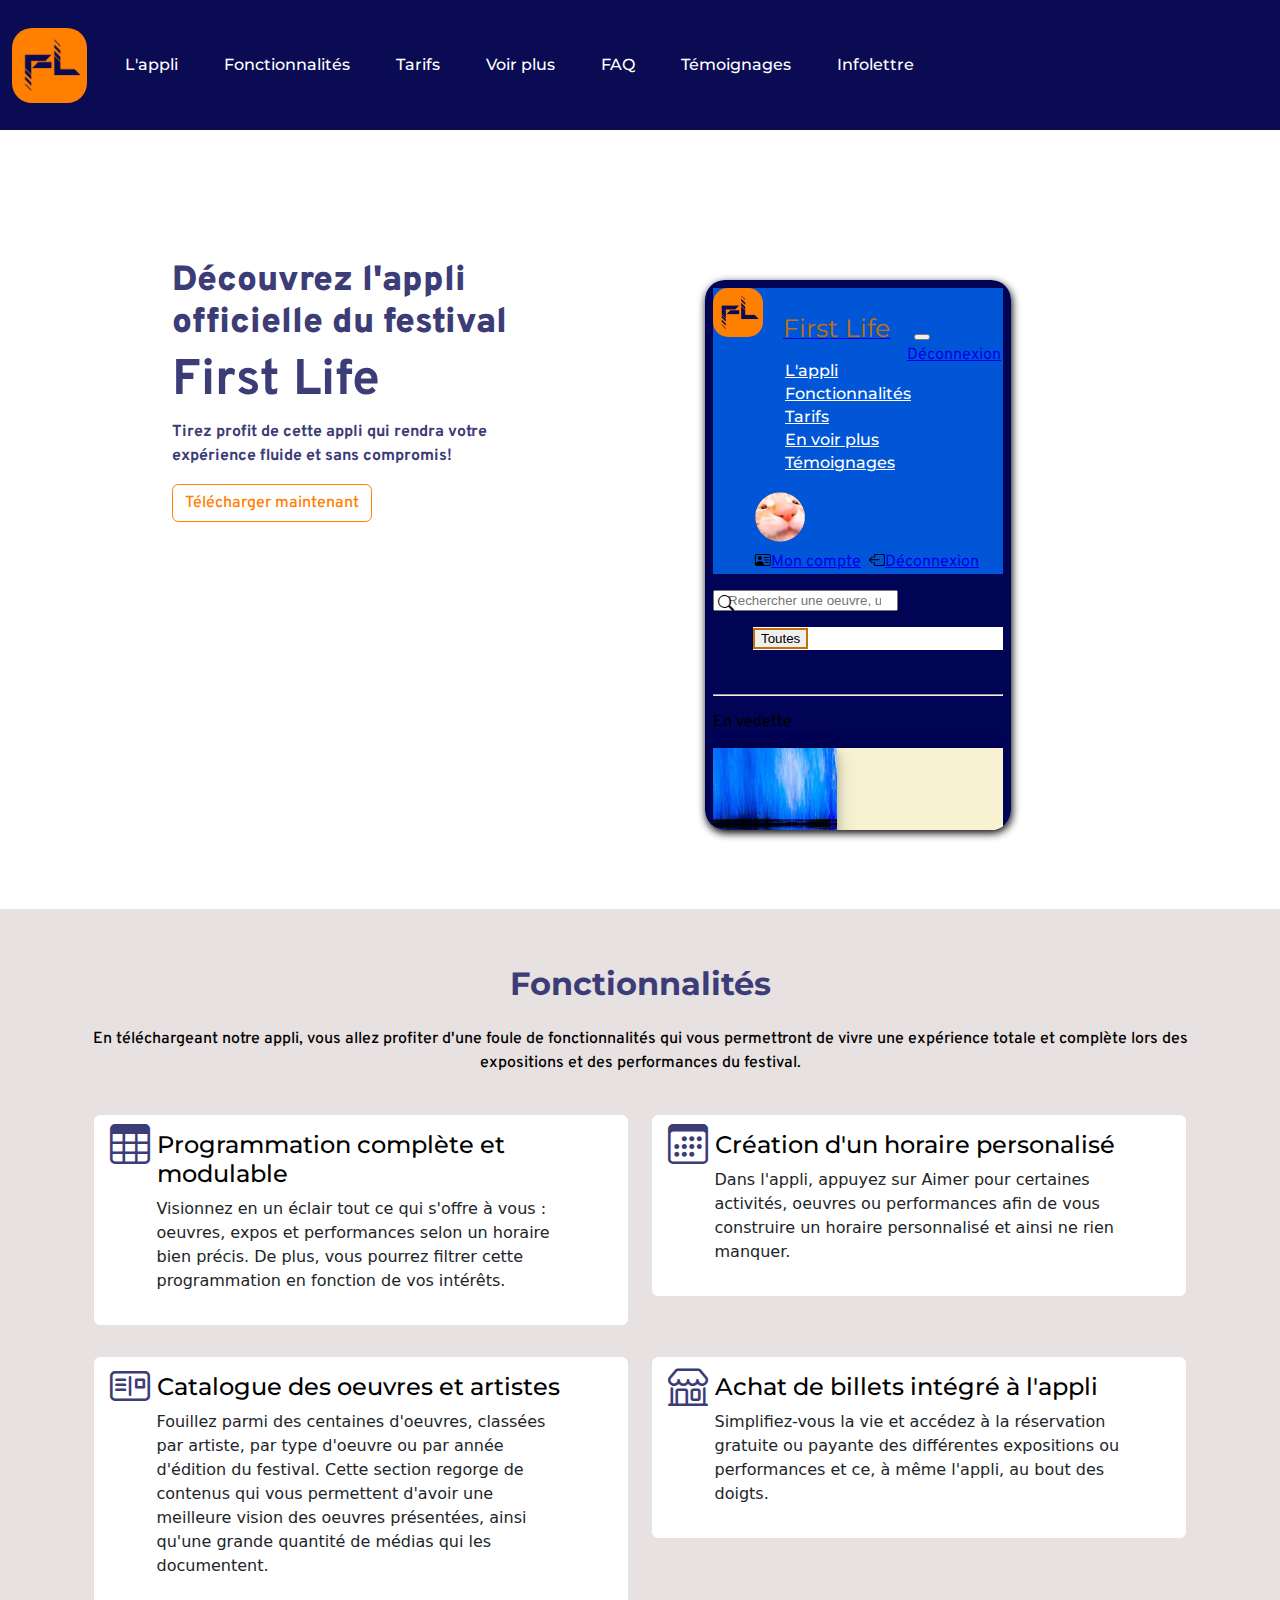
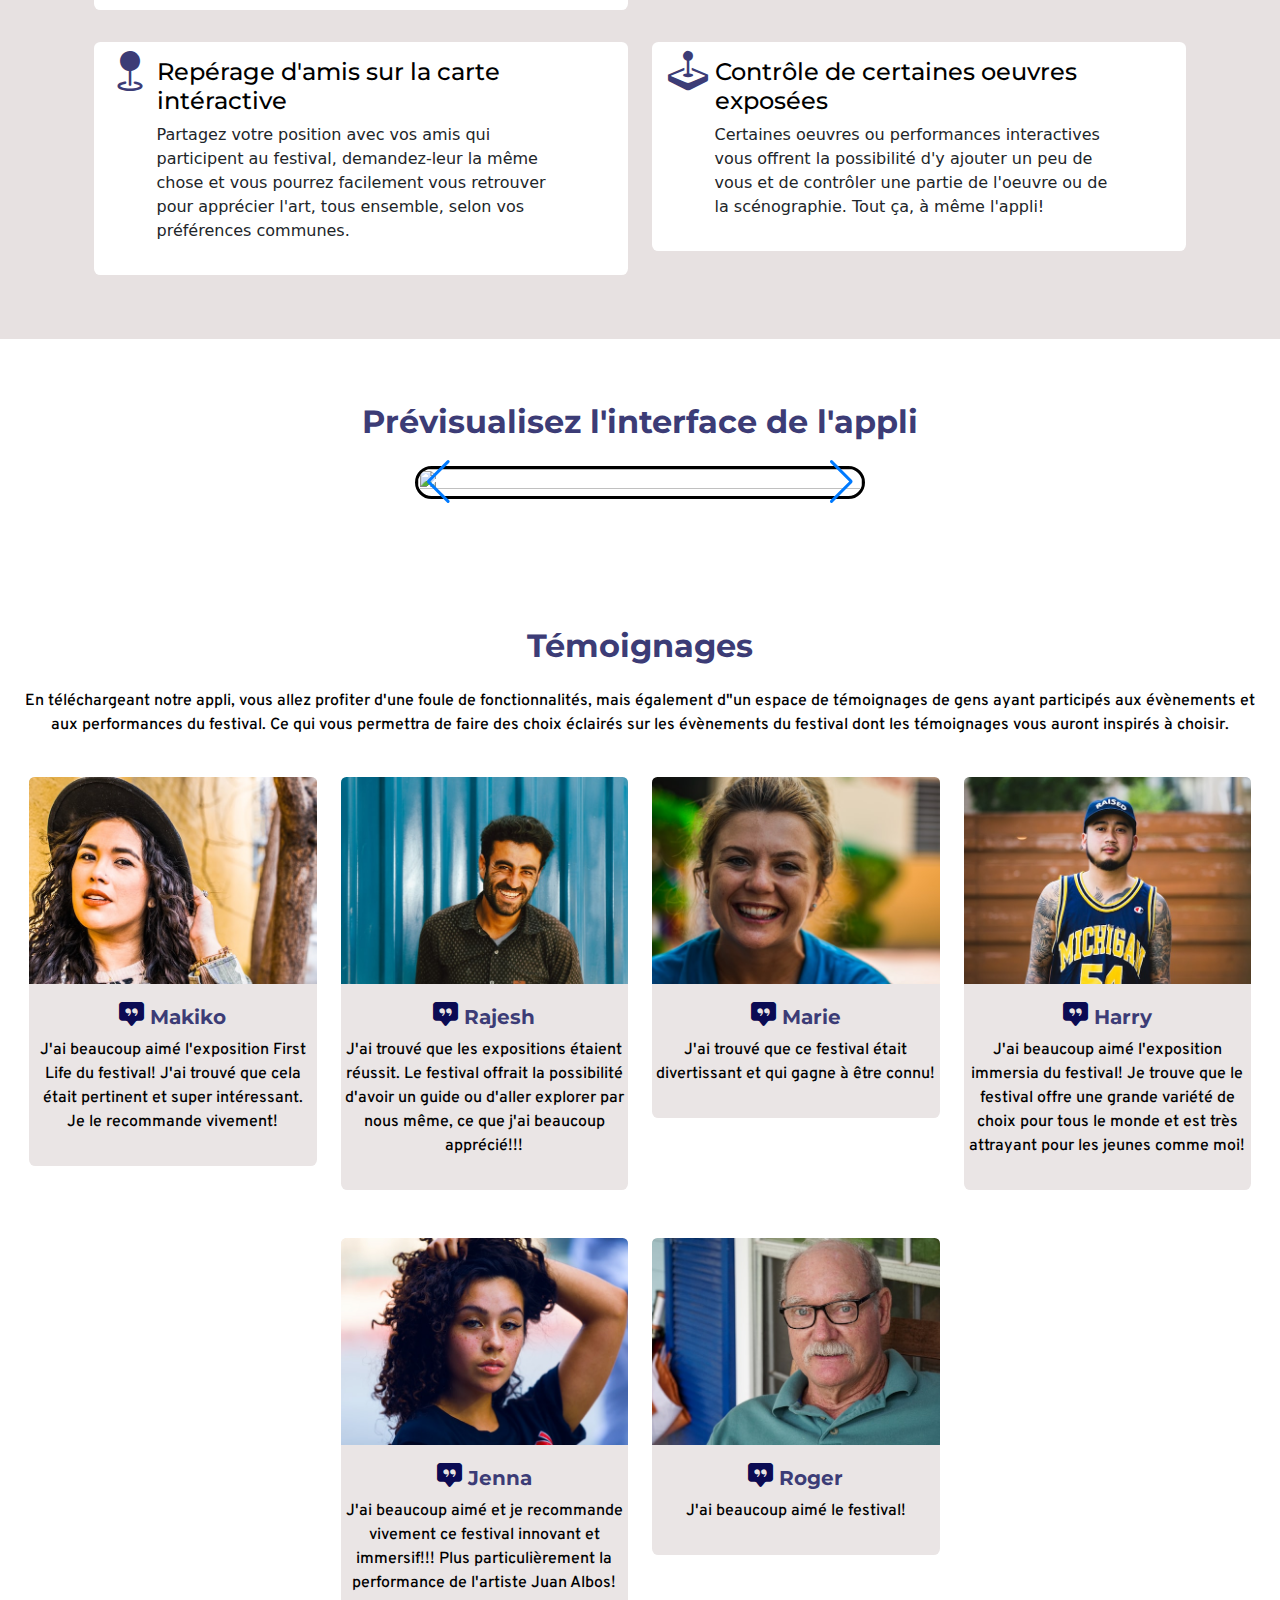
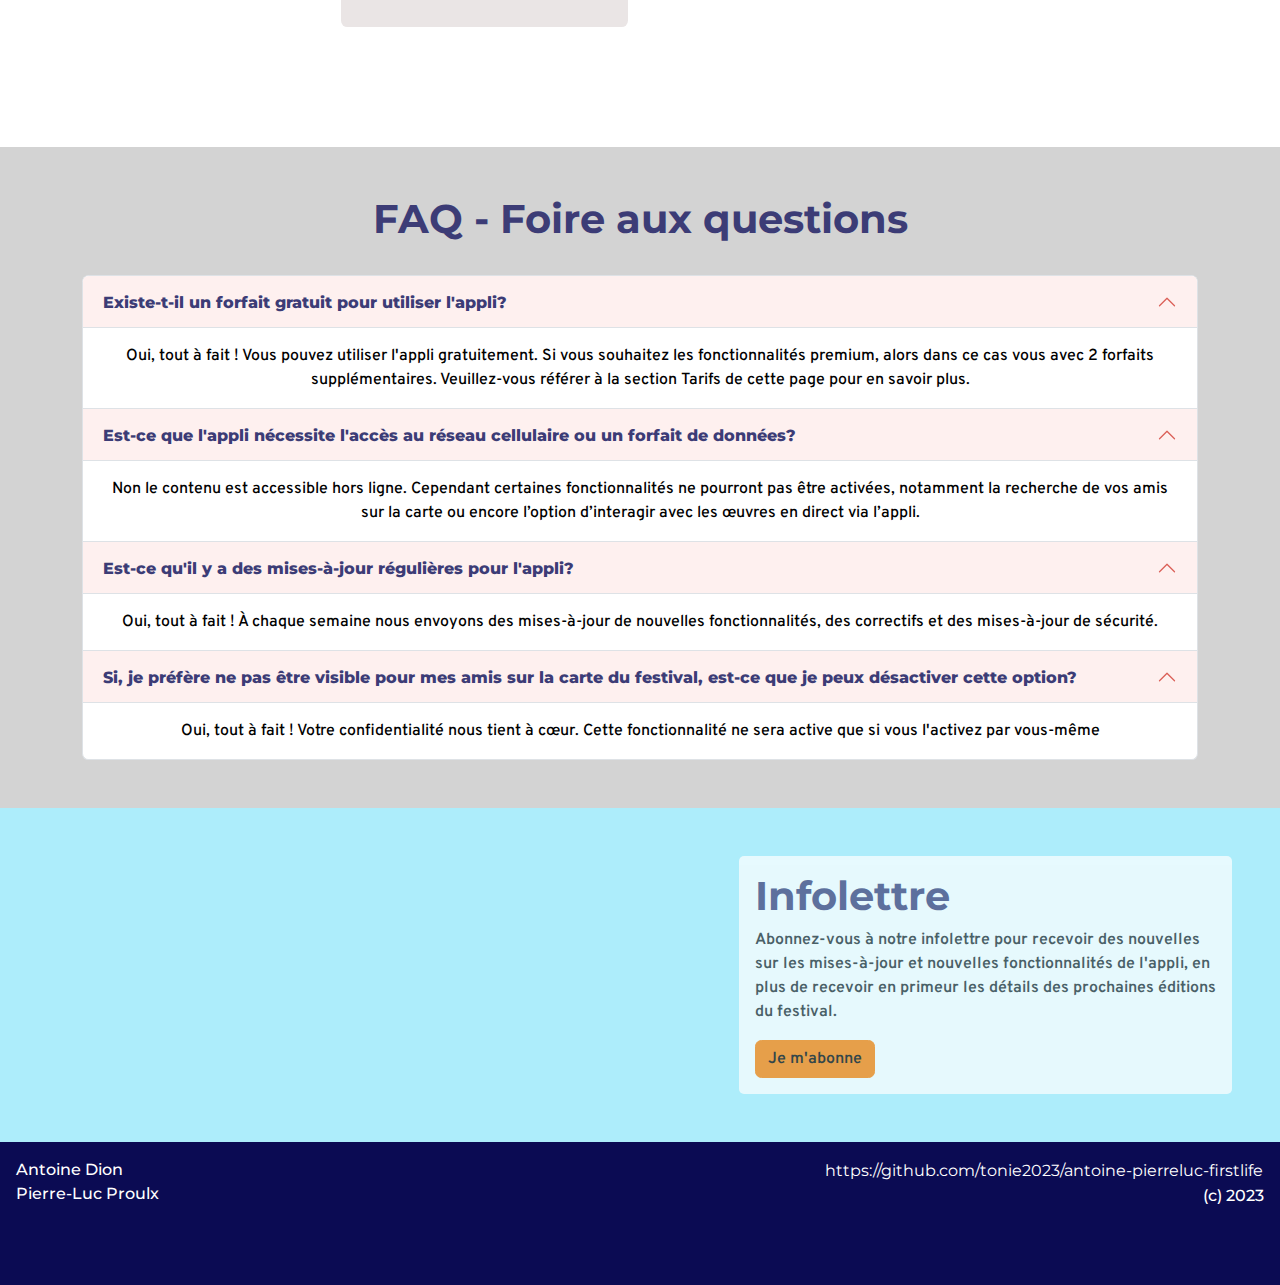
==== commit 16a16cd0: "Correctif de sauvegarde P1.3" ====
--- a/index.html
+++ b/index.html
@@ -7,12 +7,24 @@
   <meta name="viewport" content="width=device-width, initial-scale=1" />
   <meta name="robots" content="noindex" />
   <meta name="robots" content="nofollow" />
-  <title>Landing page</title>
-  <link rel="stylesheet" href="https://cdn.jsdelivr.net/npm/bootstrap-icons@1.10.3/font/bootstrap-icons.css">
-  <link href="https://cdn.jsdelivr.net/npm/bootstrap@5.3.0-alpha1/dist/css/bootstrap.min.css" rel="stylesheet"
-    integrity="sha384-GLhlTQ8iRABdZLl6O3oVMWSktQOp6b7In1Zl3/Jr59b6EGGoI1aFkw7cmDA6j6gD" crossorigin="anonymous" />
-  <link href="https://fonts.googleapis.com/css2?family=Overpass&display=swap" rel="stylesheet" />
-  <link href="https://fonts.googleapis.com/css2?family=Montserrat&display=swap" rel="stylesheet" />
+  <title>Festival First Life</title>
+  <link
+     rel="stylesheet"
+     href="https://cdn.jsdelivr.net/npm/swiper@9/swiper-bundle.min.css"
+    />
+    <link rel="stylesheet" href="https://cdn.jsdelivr.net/npm/bootstrap-icons@1.10.3/font/bootstrap-icons.css">
+    <link
+      href="css/bootstrap_custom.css"
+      rel="stylesheet"
+    />
+    <link
+      href="https://fonts.googleapis.com/css2?family=Overpass&display=swap"
+      rel="stylesheet"
+    />
+    <link
+      href="https://fonts.googleapis.com/css2?family=Montserrat&display=swap"
+      rel="stylesheet"
+    />
   <link rel="stylesheet" href="/css/style-lp.css" />
 </head>
 
@@ -24,26 +36,48 @@
         <a href="index.html">
           <img class="logo" src="assets/first_life_logo.png" alt="logo" />
         </a>
-        <button class="navbar-toggler" data-bs-toggle="collapse" data-bs-target="#mainNav" aria-controls="mainNav"
-          aria-expanded="false" aria-label="Affichage/masquage de la navigation">
+        <button
+          class="navbar-toggler"
+          data-bs-toggle="collapse"
+          data-bs-target="#mainNav"
+          aria-controls="mainNav"
+          aria-expanded="false"
+          aria-label="Affichage/masquage de la navigation"
+        >
           <span class="navbar-toggler-icon"></span>
         </button>
         <div id="mainNav" class="collapse navbar-collapse">
           <ul class="navbar-nav text-end">
             <li class="nav-item">
-              <a href="index.html#hero" class="nav-link active">L'appli</a>
-            </li>
-            <li class="nav-item">
-              <a href="index.html#fonctionnalites" class="nav-link active">Fonctionnalités</a>
-            </li>
-            <li class="nav-item">
-              <a href="index.html#tarifs" class="nav-link active">Tarifs</a>
-            </li>
-            <li class="nav-item">
-              <a href="index.html#voir-plus" class="nav-link active">En voir plus</a>
-            </li>
-            <li class="nav-item">
-              <a href="index.html#temoignages" class="nav-link active">Témoignages</a>
+              <a href="index.html#mainHero" class="nav-link active">L'appli</a>
+            </li>
+            <li class="nav-item">
+              <a href="index.html#section-features" scroll-behavior:smooth class="nav-link active"
+                >Fonctionnalités</a
+              >
+            </li>
+            <li class="nav-item">
+              <a href="index.html" class="nav-link active">Tarifs</a>
+            </li>
+            <li class="nav-item">
+              <a href="index.html#voir-plus" class="nav-link active"
+                >Voir plus</a
+              >
+            </li>
+            <li class="nav-item">
+              <a href="index.html#FAQ" class="nav-link active"
+                >FAQ</a
+              >
+            </li>
+            <li class="nav-item">
+              <a href="index.html#section-testimonials" class="nav-link active"
+                >Témoignages</a
+              >
+            </li>
+            <li class="nav-item">
+              <a href="index.html#infolettre" class="nav-link active"
+                >Infolettre</a
+              >
             </li>
           </ul>
         </div>
@@ -67,143 +101,152 @@
             </button>
           </div>
           <div class="col-12 col-lg-4">
-            <div class="mobile">
-              <iframe class="app" src="app/index.html" height="550px" width="76%" style="
-                    border-radius: 20px 20px 20px 20px;
-                    border: none;
-                    box-shadow: 1px 3px 9px 0px black;
-                  " frameborder="0"></iframe>
+            <div class="mobile pb-4">
+              <iframe
+                class="app"
+                src="app/index.html"
+                height="550px"
+                width="76%"
+                style="
+                  border-radius: 20px 20px 20px 20px;
+                  border: none;
+                  box-shadow: 1px 3px 9px 0px black;
+                "
+                frameborder="0"
+              ></iframe>
             </div>
           </div>
         </div>
       </div>
     </div>
-    <section class="hero">
-      <section class="section-features pt-5 pb-5">
+    <section class="hero pt-5 pb-5">
+      <section id="section-features" class="pt-5 pb-5">
         <div class="container text-center text-lg-start">
           <div class="row justify-content-center">
             <div id="titre_fonctionalite" class="col 12 col-lg-8 justify-content-center">
-              <h2 class="fonctions text-center text-lg-center pt-2 pb-2">
-                Fonctionnalités
-              </h2>
-              <p class="contexte text-center text-lg-center pt-2 pb-2">
-                En téléchargeant notre appli, vous allez profiter d'une
-                foule de fonctionnalités qui vous permettront de vivre une
-                expérience totale et<br> complète lors des expositions et des
-                performances du festival.
-              </p>
-            </div>
-            <div id="services" class="row justify-content-center">
-              <div class="col-sm-6 col-lg-6 pt-3 pb-3">
-                <div class="card">
-                  <div class="row">
-                    <div class="col-lg-1">
-                      <i class="bi bi-table" class="card-img-top img-fluid"></i>
-                    </div>
-                    <div class="col-12 col-lg-10">
-                      <div class="card-body">
-                        <h4 class="h4">Programmation complète et modulable</h4>
-                        <p class="txt-fonctionalite">Visionnez en un éclair tout ce qui s'offre à vous : oeuvres, expos
-                          et performances selon un horaire bien précis. De plus, vous pourrez filtrer cette
-                          programmation en fonction de vos intérêts.</p>
-                      </div>
-                    </div>
-                  </div>
-                </div>
-              </div>
-              <div class="col-sm-6 col-lg-6 pt-3">
-                <div class="card">
-                  <div class="row">
-                    <div class="col-lg-1">
-                      <i class="bi bi-calendar3" class="card-img-top img-fluid"></i>
-                    </div>
-                    <div class="col-12 col-lg-10">
-                      <div class="card-body">
-                        <h4 class="h4">Création d'un horaire personalisé</h4>
-                        <p class="txt-fonctionalite">Dans l'appli, appuyez sur Aimer pour certaines activités, oeuvres
-                          ou performances afin de vous construire un horaire personnalisé et ainsi ne rien manquer.</p>
-                      </div>
-                    </div>
-                  </div>
-                </div>
-              </div>
-              <div class="col-sm-6 col-lg-6 pb-3">
-                <div class="card">
-                  <div class="row">
-                    <div class="col-lg-1">
-                      <i class="bi bi-postcard" class="card-img-top img-fluid"></i>
-                    </div>
-                    <div class="col-12 col-lg-10">
-                      <div class="card-body">
-                        <h4 class="h4">Catalogue des oeuvres et artistes</h4>
-                        <p class="txt-fonctionalite">Fouillez parmi des centaines d'oeuvres, classées par artiste, par
-                          type d'oeuvre ou par année d'édition du festival. Cette section regorge de contenus qui vous
-                          permettent d'avoir une meilleure vision des oeuvres présentées, ainsi qu'une grande quantité
-                          de médias qui les documentent.</p>
-                      </div>
-                    </div>
-                  </div>
-                </div>
-              </div>
-              <div class="col-sm-6 col-lg-6">
-                <div class="card">
-                  <div class="row">
-                    <div class="col-lg-1">
-                      <i class="bi bi-shop" class="card-img-top img-fluid"></i>
-                    </div>
-                    <div class="col-12 col-lg-10">
-                      <div class="card-body">
-                        <h4 class="h4">Achat de billets intégré à l'appli</h4>
-                        <p class="txt-fonctionalite">Simplifiez-vous la vie et accédez à la réservation gratuite ou
-                          payante des différentes expositions ou performances et ce, à même l'appli, au bout des doigts.
-                        </p>
-                      </div>
-                    </div>
-                  </div>
-                </div>
-              </div>
-              <div class="col-sm-6 col-lg-6 pb-3">
-                <div class="card">
-                  <div class="row">
-                    <div class="col-lg-1">
-                      <i class="bi bi-geo-fill" class="card-img-top img-fluid"></i>
-                    </div>
-                    <div class="col-12 col-lg-10">
-                      <div class="card-body">
-                        <h4 class="h4">Repérage d'amis sur la carte intéractive</h4>
-                        <p class="txt-fonctionalite">Partagez votre position avec vos amis qui participent au festival,
-                          demandez-leur la même chose et vous pourrez facilement vous retrouver pour apprécier l'art,
-                          tous ensemble, selon vos préférences communes.</p>
-                      </div>
-                    </div>
-                  </div>
-                </div>
-              </div>
-              <div class="col-sm-6 col-lg-6">
-                <div class="card">
-                  <div class="row">
-                    <div class="col-lg-1">
-                      <i class="bi bi-joystick" class="card-img-top img-fluid"></i>
-                    </div>
-                    <div class="col-12 col-lg-10">
-                      <div class="card-body">
-                        <h4 class="h4">Contrôle de certaines oeuvres exposées</h4>
-                        <p class="txt-fonctionalite">Certaines oeuvres ou performances interactives vous offrent la
-                          possibilité d'y ajouter un peu de vous et de contrôler une partie de l'oeuvre ou de la
-                          scénographie. Tout ça, à même l'appli!</p>
-                      </div>
-                    </div>
-                  </div>
-                </div>
-              </div>
-            </div>
-          </div>
-          <div id="tarifs"></div>
-          <div id="voir-plus"></div>
-        </div>
+                <h2 class="fonctions text-center text-lg-center pt-2 pb-2">
+                  Fonctionnalités
+                </h2>
+                <p class="contexte text-center text-lg-center pt-2 pb-2">
+                  En téléchargeant notre appli, vous allez profiter d'une
+                  foule de fonctionnalités qui vous permettront de vivre une
+                  expérience totale et complète lors des expositions et des
+                  performances du festival.
+                </p>
+              </div>
+              <div id="services" class="row justify-content-center">
+                <div class="col-sm-6 col-lg-6 pt-3 pb-3">
+                  <div class="card">
+                    <div class="row">
+                      <div class="col-lg-1">
+                        <i class="bi bi-table ps-3" class="card-img-top img-fluid"></i>
+                      </div>
+                      <div class="col-12 col-lg-10">
+                        <div class="card-body">
+                          <h4 class="h4">Programmation complète et modulable</h4>
+                          <p class="txt-fonctionalite">Visionnez en un éclair tout ce qui s'offre à vous : oeuvres, expos et performances selon un horaire bien précis. De plus, vous pourrez filtrer cette programmation en fonction de vos intérêts.</p>
+                        </div>
+                      </div>
+                    </div>
+                  </div>
+                </div>
+                <div class="col-sm-6 col-lg-6 pt-3 pb-3">
+                  <div class="card">
+                    <div class="row">
+                      <div class="col-lg-1">
+                        <i class="bi bi-calendar3 ps-3" class="card-img-top img-fluid"></i>
+                      </div>
+                      <div class="col-12 col-lg-10">
+                        <div class="card-body">
+                          <h4 class="h4">Création d'un horaire personalisé</h4>
+                          <p class="txt-fonctionalite">Dans l'appli, appuyez sur Aimer pour certaines activités, oeuvres ou performances afin de vous construire un horaire personnalisé et ainsi ne rien manquer.</p>
+                        </div>
+                      </div>
+                    </div>
+                  </div>
+                </div>
+                <div class="col-sm-6 col-lg-6 pt-3 pb-3">
+                  <div class="card">
+                    <div class="row">
+                      <div class="col-lg-1">
+                        <i class="bi bi-postcard ps-3" class="card-img-top img-fluid"></i>
+                      </div>
+                      <div class="col-12 col-lg-10">
+                        <div class="card-body">
+                          <h4 class="h4">Catalogue des oeuvres et artistes</h4>
+                          <p class="txt-fonctionalite">Fouillez parmi des centaines d'oeuvres, classées par artiste, par type d'oeuvre ou par année d'édition du festival. Cette section regorge de contenus qui vous permettent d'avoir une meilleure vision des oeuvres présentées, ainsi qu'une grande quantité de médias qui les documentent.</p>
+                        </div>
+                      </div>
+                    </div>
+                  </div>
+                </div>
+                <div class="col-sm-6 col-lg-6 pt-3 pb-3">
+                  <div class="card">
+                    <div class="row">
+                      <div class="col-lg-1">
+                        <i class="bi bi-shop ps-3" class="card-img-top img-fluid"></i>
+                      </div>
+                      <div class="col-12 col-lg-10">
+                        <div class="card-body">
+                          <h4 class="h4">Achat de billets intégré à l'appli</h4>
+                          <p class="txt-fonctionalite">Simplifiez-vous la vie et accédez à la réservation gratuite ou payante des différentes expositions ou performances et ce, à même l'appli, au bout des doigts.</p>
+                        </div>
+                      </div>
+                    </div>
+                  </div>
+                </div>
+                <div class="col-sm-6 col-lg-6 pt-3 pb-3">
+                  <div class="card">
+                    <div class="row">
+                      <div class="col-lg-1">
+                        <i class="bi bi-geo-fill ps-3" class="card-img-top img-fluid"></i>
+                      </div>
+                      <div class="col-12 col-lg-10">
+                        <div class="card-body">
+                          <h4 class="h4">Repérage d'amis sur la carte intéractive</h4>
+                          <p class="txt-fonctionalite">Partagez votre position avec vos amis qui participent au festival, demandez-leur la même chose et vous pourrez facilement vous retrouver pour apprécier l'art, tous ensemble, selon vos préférences communes.</p>
+                        </div>
+                      </div>
+                    </div>
+                  </div>
+                </div>
+                <div class="col-sm-6 col-lg-6 pt-3 pb-3">
+                  <div class="card">
+                    <div class="row">
+                      <div class="col-lg-1">
+                        <i class="bi bi-joystick ps-3" class="card-img-top img-fluid"></i>
+                      </div>
+                      <div class="col-12 col-lg-10">
+                        <div class="card-body">
+                          <h4 class="h4">Contrôle de certaines oeuvres exposées</h4>
+                          <p class="txt-fonctionalite">Certaines oeuvres ou performances interactives vous offrent la possibilité d'y ajouter un peu de vous et de contrôler une partie de l'oeuvre ou de la scénographie. Tout ça, à même l'appli!</p>
+                        </div>
+                      </div>
+                    </div>
+                  </div>
+                </div>
+              </div>
+            </div>
+            <div id="tarifs"></div>
+            <div id="voir-plus"></div>
+          </div>
         </div>
       </section>
-      <section class="section-testimonials pt-3 pb-5">
+      <section id="voir-plus" class="previsualisation pt-5 pb-5">
+        <h2 class="title text-center text-lg-center pt-3">Prévisualisez l'interface de l'appli</h2>
+
+        <div class="swiper" class="swiper-screenshots">
+          <div class="swiper-wrapper pt-3 pb-3">
+              <div class="swiper-slide"><img id="img1" src="https://images.unsplash.com/photo-1637416067365-2b5e7e8fe8fa? ixlib=rb-4.0.3&ixid=MnwxMjA3fDB8MHxwaG90by1wYWdlfHx8fGVufDB8fHx8&auto=format&fit=crop&w=735&q=80"></div>
+              <div class="swiper-slide"><img id="img1" src="https://images.unsplash.com/photo-1617396900799-f4ec2b43c7ae?ixlib=rb-4.0.3&ixid=MnwxMjA3fDB8MHxwaG90by1wYWdlfHx8fGVufDB8fHx8&auto=format&fit=crop&w=1170&q=80"></div>
+              <div class="swiper-slide"><img id="img1" src="https://images.unsplash.com/photo-1646571734985-3105c84d4661?ixlib=rb-1.2.1&ixid=MnwxMjA3fDB8MHxwaG90by1wYWdlfHx8fGVufDB8fHx8&auto=format&fit=crop&w=687&q=80"></div>
+          </div>
+
+          <div class="swiper-button-prev"></div>
+          <div class="swiper-button-next"></div>
+      </div>
+      </section>
+      <section id="section-testimonials" class="pt-5 pb-5">
         <div class="container-fluid text-center text-lg-start">
           <div class="enonce_02 col-12 col-lg-12 justify-content-center">
             <div id="titre_testimonial" class="col 12 col-lg-8 justify-content-center">
@@ -212,99 +255,72 @@
               </h2>
               <p class="contexte text-center text-lg-center pt-3">
                 En téléchargeant notre appli, vous allez profiter d'une
-                foule de fonctionnalités, mais également d"un espace de témoignages de gens ayant participés aux
-                évènements et aux performances du festival. Ce qui vous permettra de faire des choix éclairés sur les
-                évènements du festival dont les témoignages vous auront inspirés à choisir.
+                foule de fonctionnalités, mais également d"un espace de témoignages de gens ayant participés aux évènements et aux performances du festival. Ce qui vous permettra de faire des choix éclairés sur les évènements du festival dont les témoignages vous auront inspirés à choisir. 
               </p>
             </div>
           </div>
           <div id="temoignages" class="row justify-content-center pt-4 pb-4">
-            <div class="col-12 col-sm-6 col-lg-2">
+            <div class="col-12 col-sm-6 col-lg-3 pb-4">
               <div class="card-testimonial card">
                 <img src="assets/makiko.jpg" class="temoins card-img-top">
                 <div class="row">
-                  <div class="text-center">
-                    <i class="bi bi-chat-square-quote-fill" class="card-img-top"></i>
-                  </div>
+                    <div class="recit card-body">
+                      <h5 class="nom text-center"> <i class="bi bi-chat-square-quote-fill" class="card-img-top"></i>&nbsp;Makiko</h5>
+                      <p class="quote text-center">J'ai beaucoup aimé l'exposition First Life du festival! J'ai trouvé que cela était pertinent et super intéressant. Je le recommande vivement!</p>
+                    </div>
+                </div>
+              </div>
+            </div>
+            <div class="col-12 col-sm-6 col-lg-3 pb-4">
+              <div class="card-testimonial card">
+                <img src="assets/rajesh.jpg" class="temoins card-img-top">
+                <div class="row">
                   <div class="recit card-body">
-                    <h5 class="nom text-center">Makiko</h5>
-                    <p class="quote text-center">J'ai beaucoup aimé l'exposition First Life du festival! J'ai trouvé que
-                      cela était pertinent et super intéressant. Je le recommande vivement!</p>
-                  </div>
-                </div>
-              </div>
-            </div>
-            <div class="col-12 col-sm-6 col-lg-2">
-              <div class="card-testimonial card">
-                <img src="assets/rajesh.jpg" class="temoins card-img-top">
-                <div class="row">
-                  <div class="text-center">
-                    <i class="bi bi-chat-square-quote-fill" class="card-img-top"></i>
-                  </div>
+                    <h5 class="nom text-center"><i class="bi bi-chat-square-quote-fill" class="card-img-top"></i>&nbsp;Rajesh</h5>
+                    <p class="quote text-center">J'ai trouvé que les expositions étaient réussit. Le festival offrait la possibilité d'avoir un guide ou d'aller explorer par nous même, ce que j'ai beaucoup apprécié!!!</p>
+                  </div>
+                </div>
+              </div>
+            </div>
+            <div class="col-12 col-sm-6 col-lg-3 pb-4">
+              <div class="card-testimonial card">
+                <img src="assets/marie.jpg" class="temoins card-img-top">
+                <div class="row">
                   <div class="recit card-body">
-                    <h5 class="nom text-center">Rajesh</h5>
-                    <p class="quote text-center">J'ai trouvé que les expositions étaient réussit. Le festival offrait la
-                      possibilité d'avoir un guide ou d'aller explorer par nous même, ce que j'ai beaucoup apprécié!!!
-                    </p>
-                  </div>
-                </div>
-              </div>
-            </div>
-            <div class="col-12 col-sm-6 col-lg-2">
-              <div class="card-testimonial card">
-                <img src="assets/marie.jpg" class="temoins card-img-top">
-                <div class="row">
-                  <div class="text-center">
-                    <i class="bi bi-chat-square-quote-fill" class="card-img-top"></i>
-                  </div>
+                    <h5 class="nom text-center"><i class="bi bi-chat-square-quote-fill" class="card-img-top"></i>&nbsp;Marie</h5>
+                    <p class="quote text-center">J'ai trouvé que ce festival était divertissant et qui gagne à être connu!</p>
+                  </div>
+                </div>
+              </div>
+            </div>
+            <div class="col-12 col-sm-6 col-lg-3">
+              <div class="card-testimonial card">
+                <img src="assets/harry.jpg" class="temoins card-img-top">
+                <div class="row">
                   <div class="recit card-body">
-                    <h5 class="nom text-center">Marie</h5>
-                    <p class="quote text-center">J'ai trouvé que ce festival était divertissant et qui gagne à être
-                      connu!</p>
-                  </div>
-                </div>
-              </div>
-            </div>
-            <div class="col-12 col-sm-6 col-lg-2">
-              <div class="card-testimonial card">
-                <img src="assets/harry.jpg" class="temoins card-img-top">
-                <div class="row">
-                  <div class="text-center">
-                    <i class="bi bi-chat-square-quote-fill" class="card-img-top"></i>
-                  </div>
+                    <h5 class="nom text-center"><i class="bi bi-chat-square-quote-fill" class="card-img-top"></i>&nbsp;Harry</h5>
+                    <p class="quote text-center">J'ai beaucoup aimé l'exposition immersia du festival! Je trouve que le festival offre une grande variété de choix pour tous le monde et est très attrayant pour les jeunes comme moi!</p>
+                  </div>
+                </div>
+              </div>
+            </div>
+            <div class="col-12 col-sm-6 col-lg-3 pt-4">
+              <div class="card-testimonial card">
+                <img src="assets/jenna.jpg" class="temoins card-img-top">
+                <div class="row">
                   <div class="recit card-body">
-                    <h5 class="nom text-center">Harry</h5>
-                    <p class="quote text-center">J'ai beaucoup aimé l'exposition immersia du festival! Je trouve que le
-                      festival offre une grande variété de choix pour tous le monde et est très attrayant pour les
-                      jeunes comme moi!</p>
-                  </div>
-                </div>
-              </div>
-            </div>
-            <div class="col-12 col-sm-6 col-lg-2">
-              <div class="card-testimonial card">
-                <img src="assets/jenna.jpg" class="temoins card-img-top">
-                <div class="row">
-                  <div class="text-center">
-                    <i class="bi bi-chat-square-quote-fill" class="card-img-top"></i>
-                  </div>
-                  <div class="recit card-body">
-                    <h5 class="nom text-center">Jenna</h5>
-                    <p class="quote text-center">J'ai beaucoup aimé et je recommande vivement ce festival innovant et
-                      immersif!!! Plus particulièrement la performance de l'artiste Juan Albos! </p>
-                  </div>
-                </div>
-              </div>
-            </div>
-            <div class="col-12 col-sm-6 col-lg-2">
+                    <h5 class="nom text-center"><i class="bi bi-chat-square-quote-fill" class="card-img-top"></i>&nbsp;Jenna</h5>
+                    <p class="quote text-center">J'ai beaucoup aimé et je recommande vivement ce festival innovant et immersif!!! Plus particulièrement la performance de l'artiste Juan Albos! </p>
+                  </div>
+                </div>
+              </div>
+            </div>
+            <div class="col-12 col-sm-6 col-lg-3 pt-4">
               <div class="card-testimonial card">
                 <img src="assets/roger.jpg" class="temoins card-img-top">
                 <div class="row">
-                  <div class="text-center">
-                    <i class="bi bi-chat-square-quote-fill" class="card-img-top"></i>
-                  </div>
                   <div class="card-body">
-                    <h5 class="nom text-center">Roger</h5>
+                    <h5 class="nom text-center"><i class="bi bi-chat-square-quote-fill" class="card-img-top"></i>&nbsp;Roger</h5>
                     <p class="quote text-center">J'ai beaucoup aimé le festival!</p>
                   </div>
                 </div>
@@ -313,6 +329,104 @@
           </div>
         </div>
       </section>
+    </section>
+    <section class="pt-5 pb-5" id="FAQ">
+      <div class="container text-center">
+        <div class="row justify-content-center">
+          <h1 class="titre-faq pb-4">FAQ - Foire aux questions</h1>
+          <div class="accordion" id="accordionExample">
+
+            <div class="accordion-item">
+          
+              <h2 class="accordion-header" id="faq-01">
+                <button class="accordion-button" type="button" data-bs-toggle="collapse" data-bs-target="#collapsefaq-01" aria-expanded="true" aria-controls="collapsefaq-01">
+                  Existe-t-il un forfait gratuit pour utiliser l'appli?
+                </button>
+              </h2>
+          
+              <div id="collapsefaq-01" class="accordion-collapse collapse show" aria-labelledby="faq-01" data-bs-parent="#accordionExample">
+                <div class="accordion-body">
+                  Oui, tout à fait ! Vous pouvez utiliser l'appli gratuitement. Si vous souhaitez les fonctionnalités premium, alors dans ce cas vous avec 2 forfaits supplémentaires. Veuillez-vous référer à la section Tarifs de cette page pour en savoir plus.
+                </div>
+              </div>
+            </div>
+            <div class="accordion-item">
+             <h2 class="accordion-header" id="faq-02">
+               <button class="accordion-button" type="button" data-bs-toggle="collapse" data-bs-target="#collapsefaq-02" aria-expanded="true" aria-controls="collapsefaq-02">
+                Est-ce que l'appli nécessite l'accès au réseau cellulaire ou un forfait de données?
+               </button>
+             </h2>
+        
+             <div id="collapsefaq-02" class="accordion-collapse collapse show" aria-labelledby="faq-02" data-bs-parent="#accordionExample">
+               <div class="accordion-body">
+                Non le contenu est accessible hors ligne. Cependant certaines fonctionnalités ne pourront pas être activées, notamment la recherche de vos amis sur la carte ou encore l’option d’interagir avec les œuvres en direct via l’appli.
+               </div>
+             </div>
+            </div>
+            <div class="accordion-item">
+              <h2 class="accordion-header" id="faq-03">
+                <button class="accordion-button" type="button" data-bs-toggle="collapse" data-bs-target="#collapsefaq-03" aria-expanded="true" aria-controls="collapsefaq-03">
+                  Est-ce qu'il y a des mises-à-jour régulières pour l'appli?
+                </button>
+              </h2>
+         
+              <div id="collapsefaq-03" class="accordion-collapse collapse show" aria-labelledby="faq-03" data-bs-parent="#accordionExample">
+                <div class="accordion-body">
+                  Oui, tout à fait ! À chaque semaine nous envoyons des mises-à-jour de nouvelles fonctionnalités, des correctifs et des mises-à-jour de sécurité.
+                </div>
+              </div>
+             </div>
+             <div class="accordion-item">
+              <h2 class="accordion-header" id="faq-04">
+                <button class="accordion-button" type="button" data-bs-toggle="collapse" data-bs-target="#collapsefaq-04" aria-expanded="true" aria-controls="collapsefaq-04">
+                  Si, je préfère ne pas être visible pour mes amis sur la carte du festival, est-ce que je peux désactiver cette option?
+                </button>
+              </h2>
+         
+              <div id="collapsefaq-04" class="accordion-collapse collapse show" aria-labelledby="faq-04" data-bs-parent="#accordionExample">
+                <div class="accordion-body">
+                  Oui, tout à fait ! Votre confidentialité nous tient à cœur. Cette fonctionnalité ne sera active que si vous l'activez par vous-même
+                </div>
+              </div>
+             </div>
+           </div>
+         </div>
+       </div>
+    </section>
+    <section class="pt-5 pb-5 pe-5 bg-light" id="infolettre">
+      <div class="container-fluid text-center">
+        <div class="row justify-content-end ps-5">
+          <div class="information col-12 col-md-5 text-md-start pt-3 pb-3 ps-3 pe-3">
+             <h1 class="titre-infolettre">Infolettre</h1>
+             <p class="text-infolettre">Abonnez-vous à notre infolettre pour recevoir des nouvelles sur les mises-à-jour et nouvelles fonctionnalités de l'appli, en plus de recevoir en primeur les détails des prochaines éditions du festival.</p>
+             <button type="button" class="btn2 btn btn-primary" data-bs-toggle="modal" data-bs-target="#button_modal" >
+              Je m'abonne
+             </button>
+           </div>
+        </div>
+      </div>
+      <div class="modal fade" id="button_modal" tabindex="-1" aria-labelledby="button_modalLabel" aria-hidden="true">
+        <div class="modal-dialog modal-lg modal-dialog-centered">
+          <div class="modal-content">
+            <div class="modal-header">
+              <h1 class="modal-title fs-5" id="button_modalLabel">Restez informé!</h1>
+              <button type="button" class="btn-close" data-bs-dismiss="modal" aria-label="Close"></button>
+            </div>
+            <div class="modal-body">
+              <i class="bi bi-envelope-at"></i>
+              <form class="courriel">
+                <div class="mb-3 mt-3 ">
+                  <input type="email" class="form-control" id="courriel" placeholder= "Votre adresse courriel" name="email">
+                </div>
+              </form>
+            </div>
+            <div class="modal-footer">
+              <button type="submit" class="btn btn-primary" id="abonnement">M'inscrire</button>
+              <button type="button" class="btn btn-secondary" id="fermeture-modal" data-bs-dismiss="modal">Annuler</button>
+            </div>
+          </div>
+        </div>
+      </div>
     </section>
   </main>
   <footer class="bd-footer">
@@ -326,18 +440,25 @@
         </div>
         <div class="col-sm-12 col-lg-9 text-center">
           <p class="artisans text-lg-end">
-            <a class="btn btn-outline-link" id="btn2" href="https://github.com/tonie2023/antoine-pierreluc-firstlife"
-              role="link">https://github.com/tonie2023/antoine-pierreluc-firstlife</a>
+            <a
+              class="btn btn-outline-link"
+              id="btn2"
+              href="https://github.com/tonie2023/antoine-pierreluc-firstlife"
+              role="link"
+              >https://github.com/tonie2023/antoine-pierreluc-firstlife</a
+            >
             <br />(c) 2023
           </p>
         </div>
       </div>
     </div>
   </footer>
-  <script src="https://cdn.jsdelivr.net/npm/bootstrap@5.3.0-alpha1/dist/js/bootstrap.bundle.min.js"
+  <script src="https://cdn.jsdelivr.net/npm/swiper@9/swiper-bundle.min.js"></script>
+  <script
+    src="https://cdn.jsdelivr.net/npm/bootstrap@5.3.0-alpha1/dist/js/bootstrap.bundle.min.js"
     integrity="sha384-w76AqPfDkMBDXo30jS1Sgez6pr3x5MlQ1ZAGC+nuZB+EYdgRZgiwxhTBTkF7CXvN"
-    crossorigin="anonymous"></script>
-  <script src="javacript.js"></script>
+    crossorigin="anonymous"
+  ></script>
+  <script src="js/script.js"></script>
 </body>
-
-</html>+</html>
--- a/css/style-lp.css
+++ b/css/style-lp.css
@@ -133,7 +133,7 @@
 #titre_fonctionalite {
   width: 100%;
 }
-.section-features {
+#section-features {
   background-color: rgb(231, 225, 225);
 }
 #services {
@@ -270,7 +270,7 @@
 -----------------*/
 
 #infolettre {
-  background-image: url(/assets/infolettre_couleur.jpg);
+  background-image: url(assets/infolettre_couleur.jpg);
   background-repeat: no-repeat;
 }
 .information {
@@ -334,3 +334,20 @@
 #btn2:link {
   color: var(--third);
 }
+.swiper {
+  z-index: 1;
+  width: 50vh;
+  height: 50%;
+}
+.swiper-screenshots #img1 {
+  width: 100%;
+  height: 100%;
+}
+.swiper-slide #img1 {
+  display: block;
+  width: 100%;
+  height: 100%;
+  object-fit: fill;
+  border: 3px solid black;
+  border-radius: 20px 20px 20px 20px;
+}
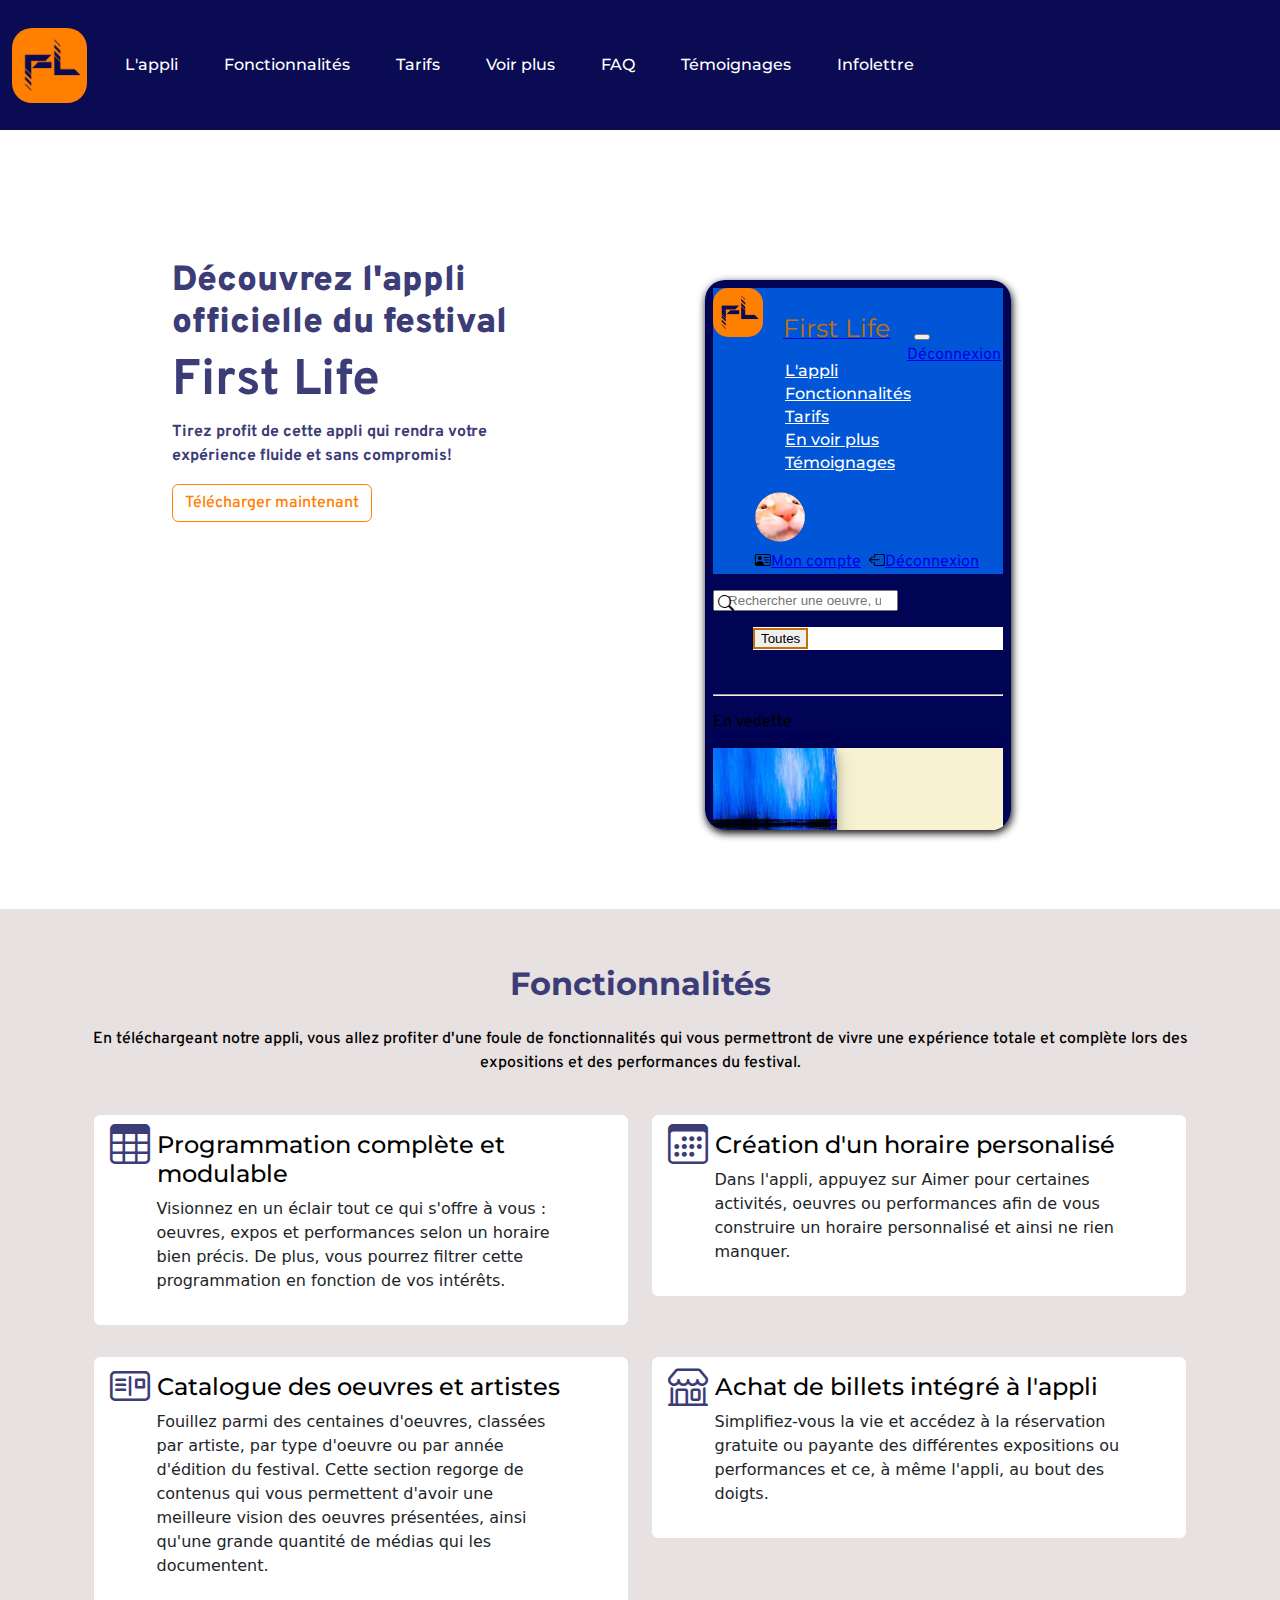
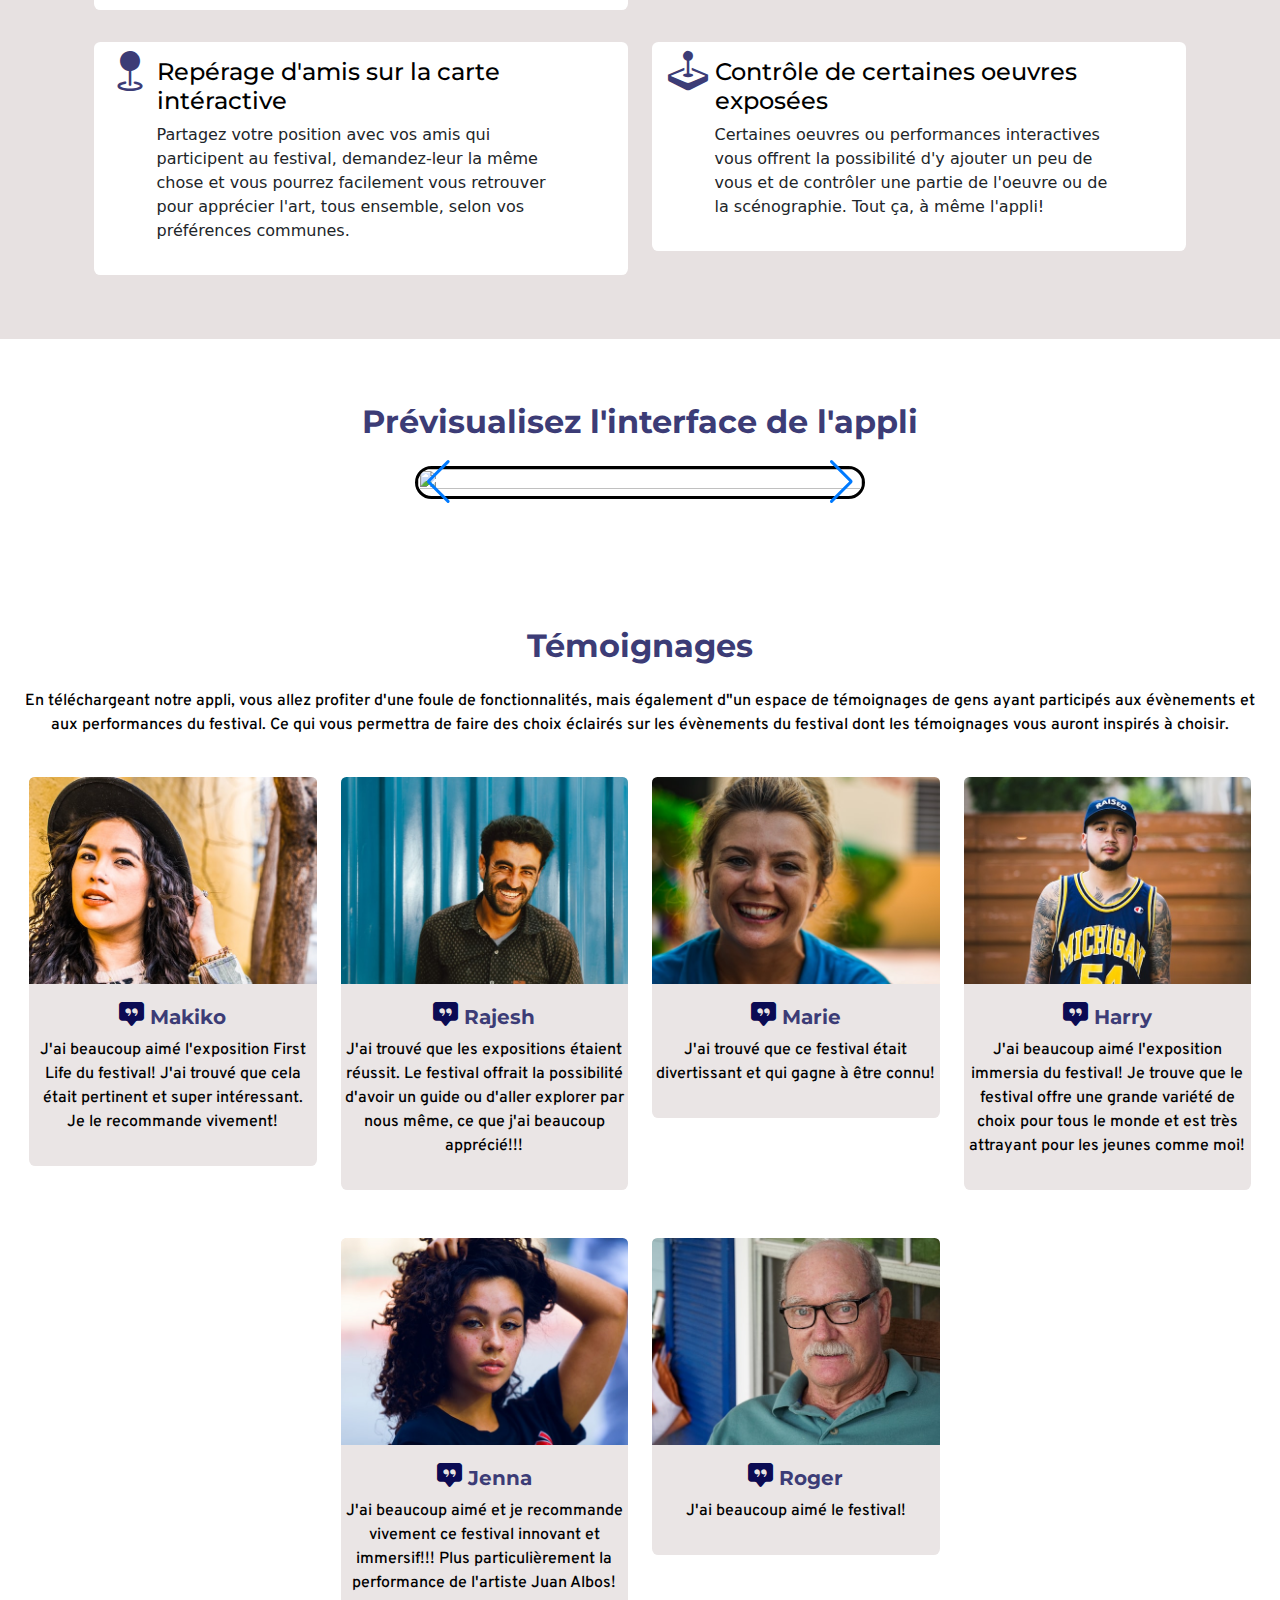
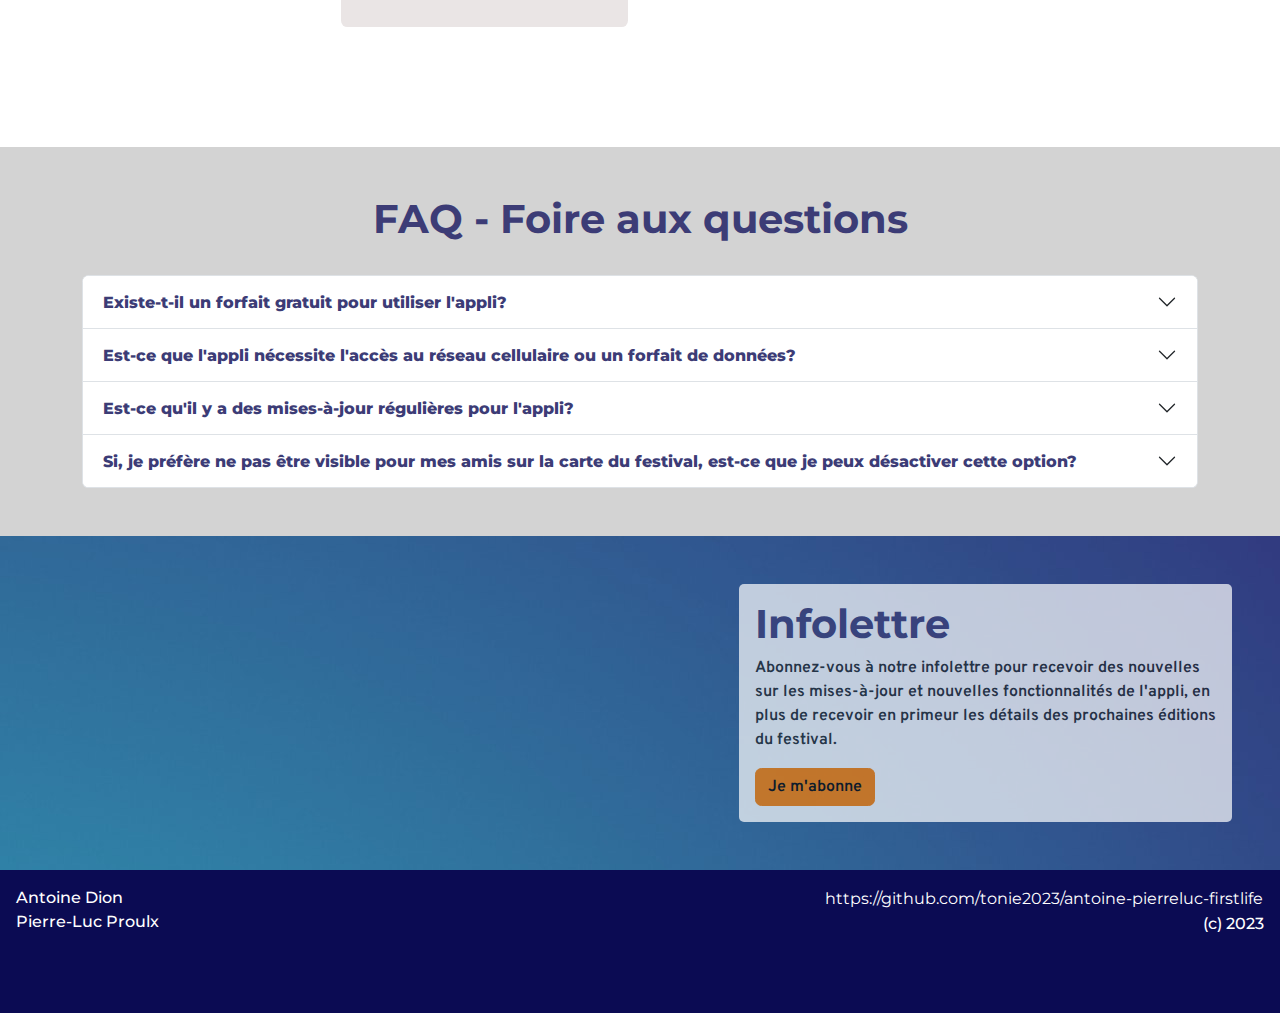
==== commit 55eb0174: "Update index.html" ====
--- a/index.html
+++ b/index.html
@@ -339,12 +339,12 @@
             <div class="accordion-item">
           
               <h2 class="accordion-header" id="faq-01">
-                <button class="accordion-button" type="button" data-bs-toggle="collapse" data-bs-target="#collapsefaq-01" aria-expanded="true" aria-controls="collapsefaq-01">
+                <button class="accordion-button collapsed" type="button" data-bs-toggle="collapse" data-bs-target="#collapsefaq-01" aria-expanded="true" aria-controls="collapsefaq-01">
                   Existe-t-il un forfait gratuit pour utiliser l'appli?
                 </button>
               </h2>
           
-              <div id="collapsefaq-01" class="accordion-collapse collapse show" aria-labelledby="faq-01" data-bs-parent="#accordionExample">
+              <div id="collapsefaq-01" class="accordion-collapse collapse" aria-labelledby="faq-01" data-bs-parent="#accordionExample">
                 <div class="accordion-body">
                   Oui, tout à fait ! Vous pouvez utiliser l'appli gratuitement. Si vous souhaitez les fonctionnalités premium, alors dans ce cas vous avec 2 forfaits supplémentaires. Veuillez-vous référer à la section Tarifs de cette page pour en savoir plus.
                 </div>
@@ -352,12 +352,12 @@
             </div>
             <div class="accordion-item">
              <h2 class="accordion-header" id="faq-02">
-               <button class="accordion-button" type="button" data-bs-toggle="collapse" data-bs-target="#collapsefaq-02" aria-expanded="true" aria-controls="collapsefaq-02">
+               <button class="accordion-button collapsed" type="button" data-bs-toggle="collapse" data-bs-target="#collapsefaq-02" aria-expanded="true" aria-controls="collapsefaq-02">
                 Est-ce que l'appli nécessite l'accès au réseau cellulaire ou un forfait de données?
                </button>
              </h2>
         
-             <div id="collapsefaq-02" class="accordion-collapse collapse show" aria-labelledby="faq-02" data-bs-parent="#accordionExample">
+             <div id="collapsefaq-02" class="accordion-collapse collapse" aria-labelledby="faq-02" data-bs-parent="#accordionExample">
                <div class="accordion-body">
                 Non le contenu est accessible hors ligne. Cependant certaines fonctionnalités ne pourront pas être activées, notamment la recherche de vos amis sur la carte ou encore l’option d’interagir avec les œuvres en direct via l’appli.
                </div>
@@ -365,12 +365,12 @@
             </div>
             <div class="accordion-item">
               <h2 class="accordion-header" id="faq-03">
-                <button class="accordion-button" type="button" data-bs-toggle="collapse" data-bs-target="#collapsefaq-03" aria-expanded="true" aria-controls="collapsefaq-03">
+                <button class="accordion-button collapsed" type="button" data-bs-toggle="collapse" data-bs-target="#collapsefaq-03" aria-expanded="true" aria-controls="collapsefaq-03">
                   Est-ce qu'il y a des mises-à-jour régulières pour l'appli?
                 </button>
               </h2>
          
-              <div id="collapsefaq-03" class="accordion-collapse collapse show" aria-labelledby="faq-03" data-bs-parent="#accordionExample">
+              <div id="collapsefaq-03" class="accordion-collapse collapse" aria-labelledby="faq-03" data-bs-parent="#accordionExample">
                 <div class="accordion-body">
                   Oui, tout à fait ! À chaque semaine nous envoyons des mises-à-jour de nouvelles fonctionnalités, des correctifs et des mises-à-jour de sécurité.
                 </div>
@@ -378,12 +378,12 @@
              </div>
              <div class="accordion-item">
               <h2 class="accordion-header" id="faq-04">
-                <button class="accordion-button" type="button" data-bs-toggle="collapse" data-bs-target="#collapsefaq-04" aria-expanded="true" aria-controls="collapsefaq-04">
+                <button class="accordion-button collapsed" type="button" data-bs-toggle="collapse" data-bs-target="#collapsefaq-04" aria-expanded="true" aria-controls="collapsefaq-04">
                   Si, je préfère ne pas être visible pour mes amis sur la carte du festival, est-ce que je peux désactiver cette option?
                 </button>
               </h2>
          
-              <div id="collapsefaq-04" class="accordion-collapse collapse show" aria-labelledby="faq-04" data-bs-parent="#accordionExample">
+              <div id="collapsefaq-04" class="accordion-collapse collapse" aria-labelledby="faq-04" data-bs-parent="#accordionExample">
                 <div class="accordion-body">
                   Oui, tout à fait ! Votre confidentialité nous tient à cœur. Cette fonctionnalité ne sera active que si vous l'activez par vous-même
                 </div>
--- a/css/style-lp.css
+++ b/css/style-lp.css
@@ -270,7 +270,7 @@
 -----------------*/
 
 #infolettre {
-  background-image: url(assets/infolettre_couleur.jpg);
+  background-image: url(/assets/infolettre_couleur.jpg);
   background-repeat: no-repeat;
 }
 .information {
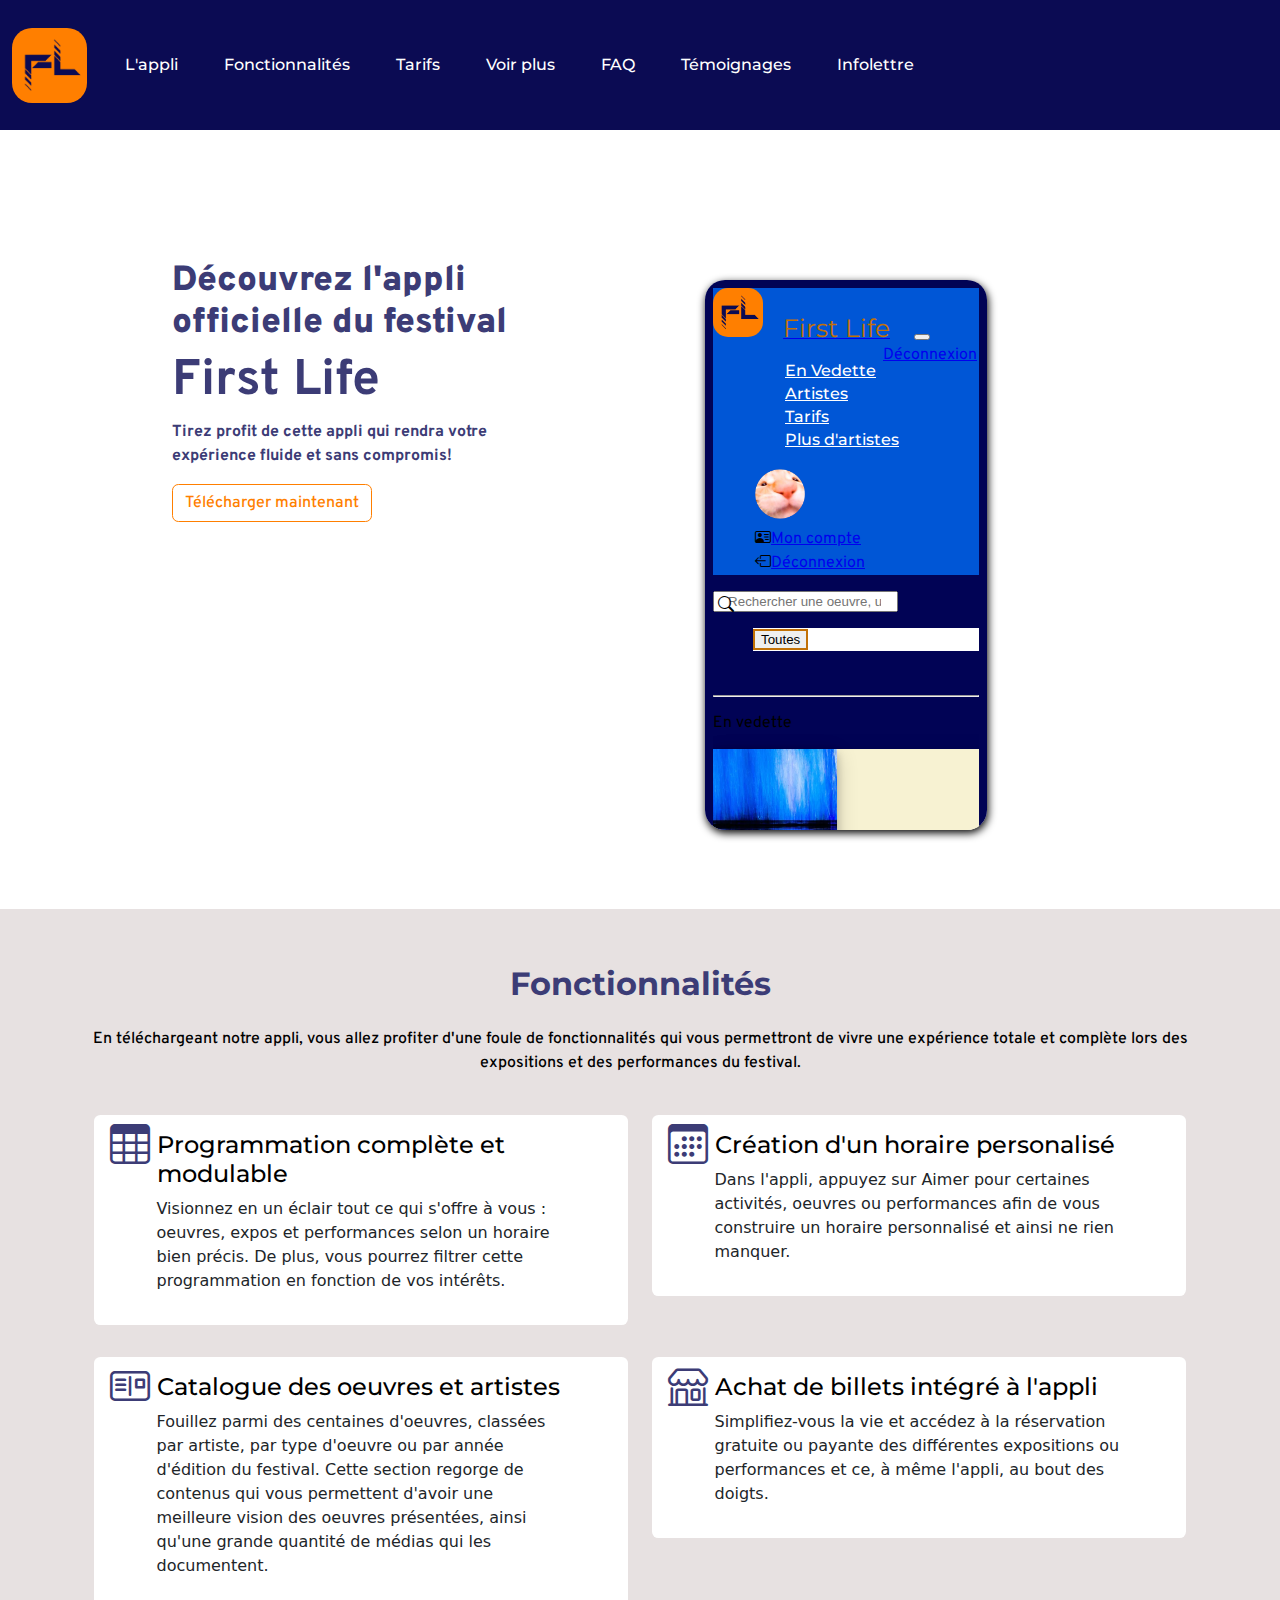
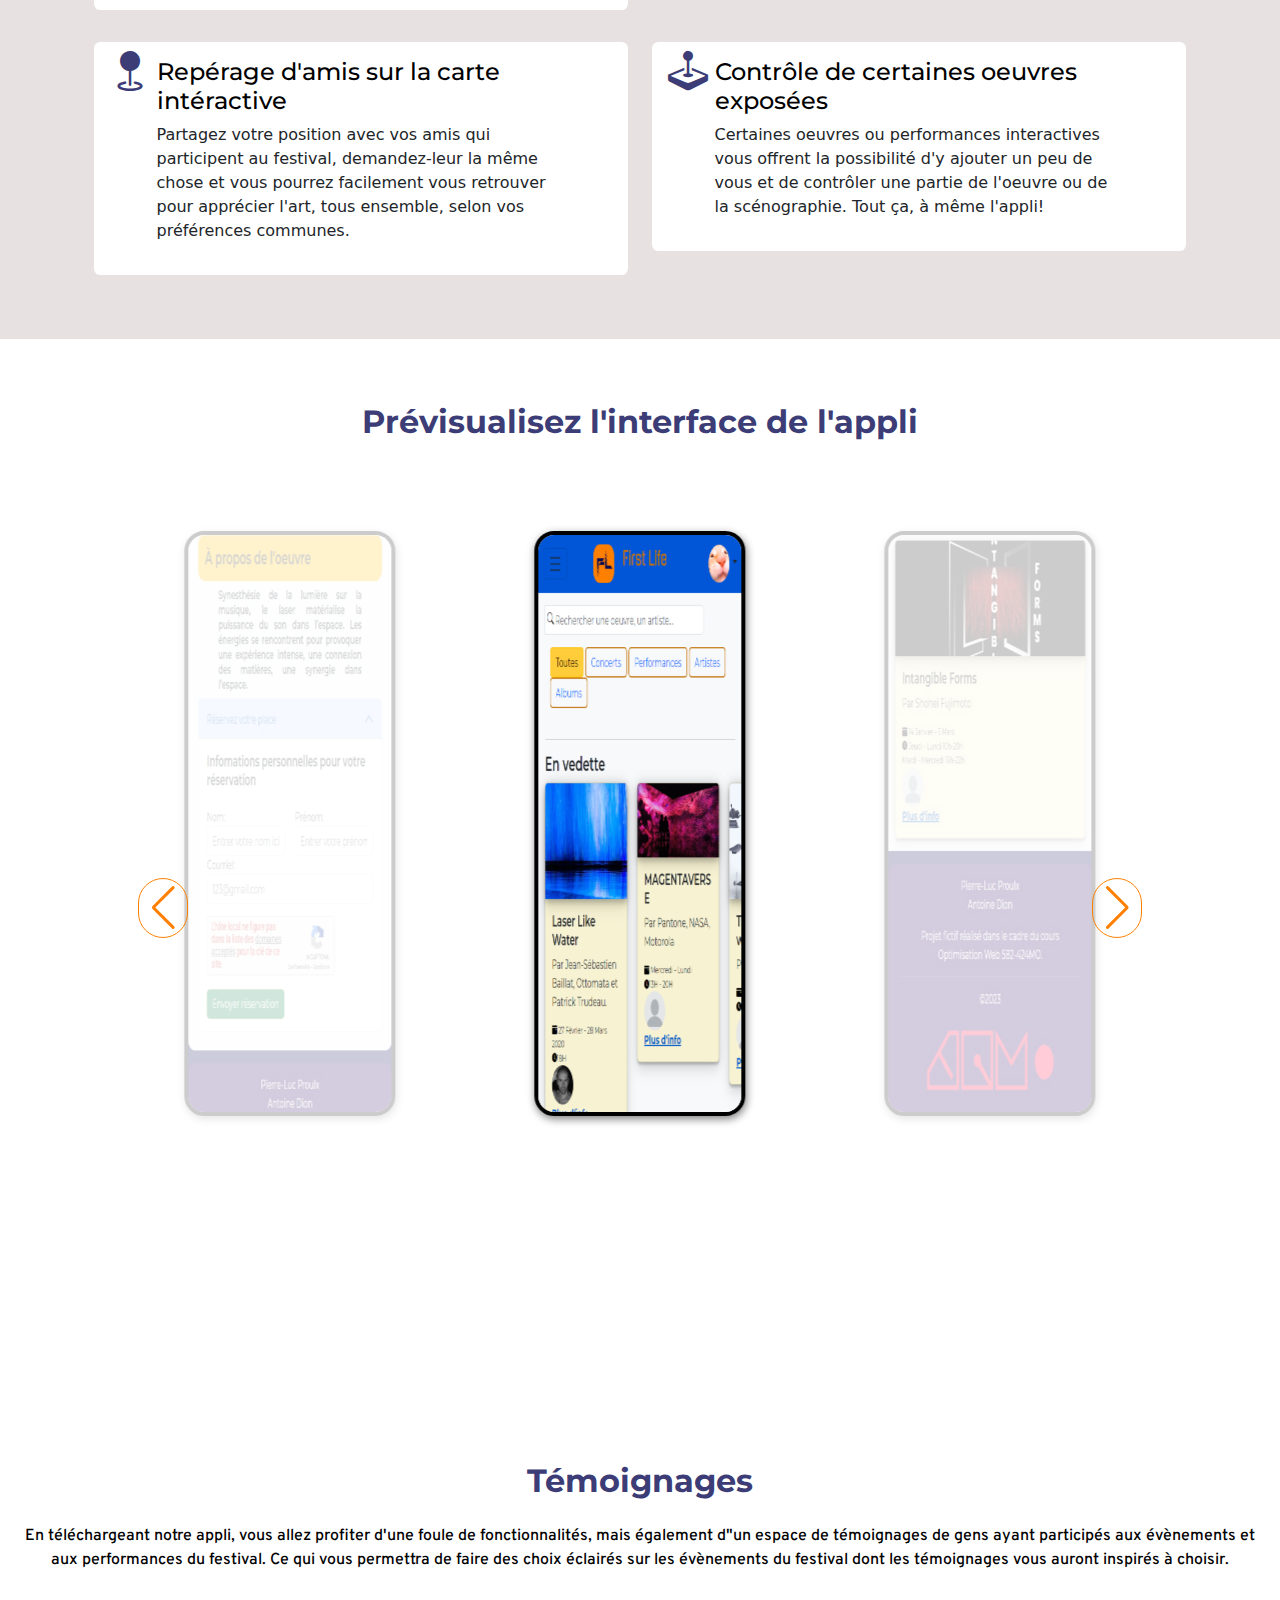
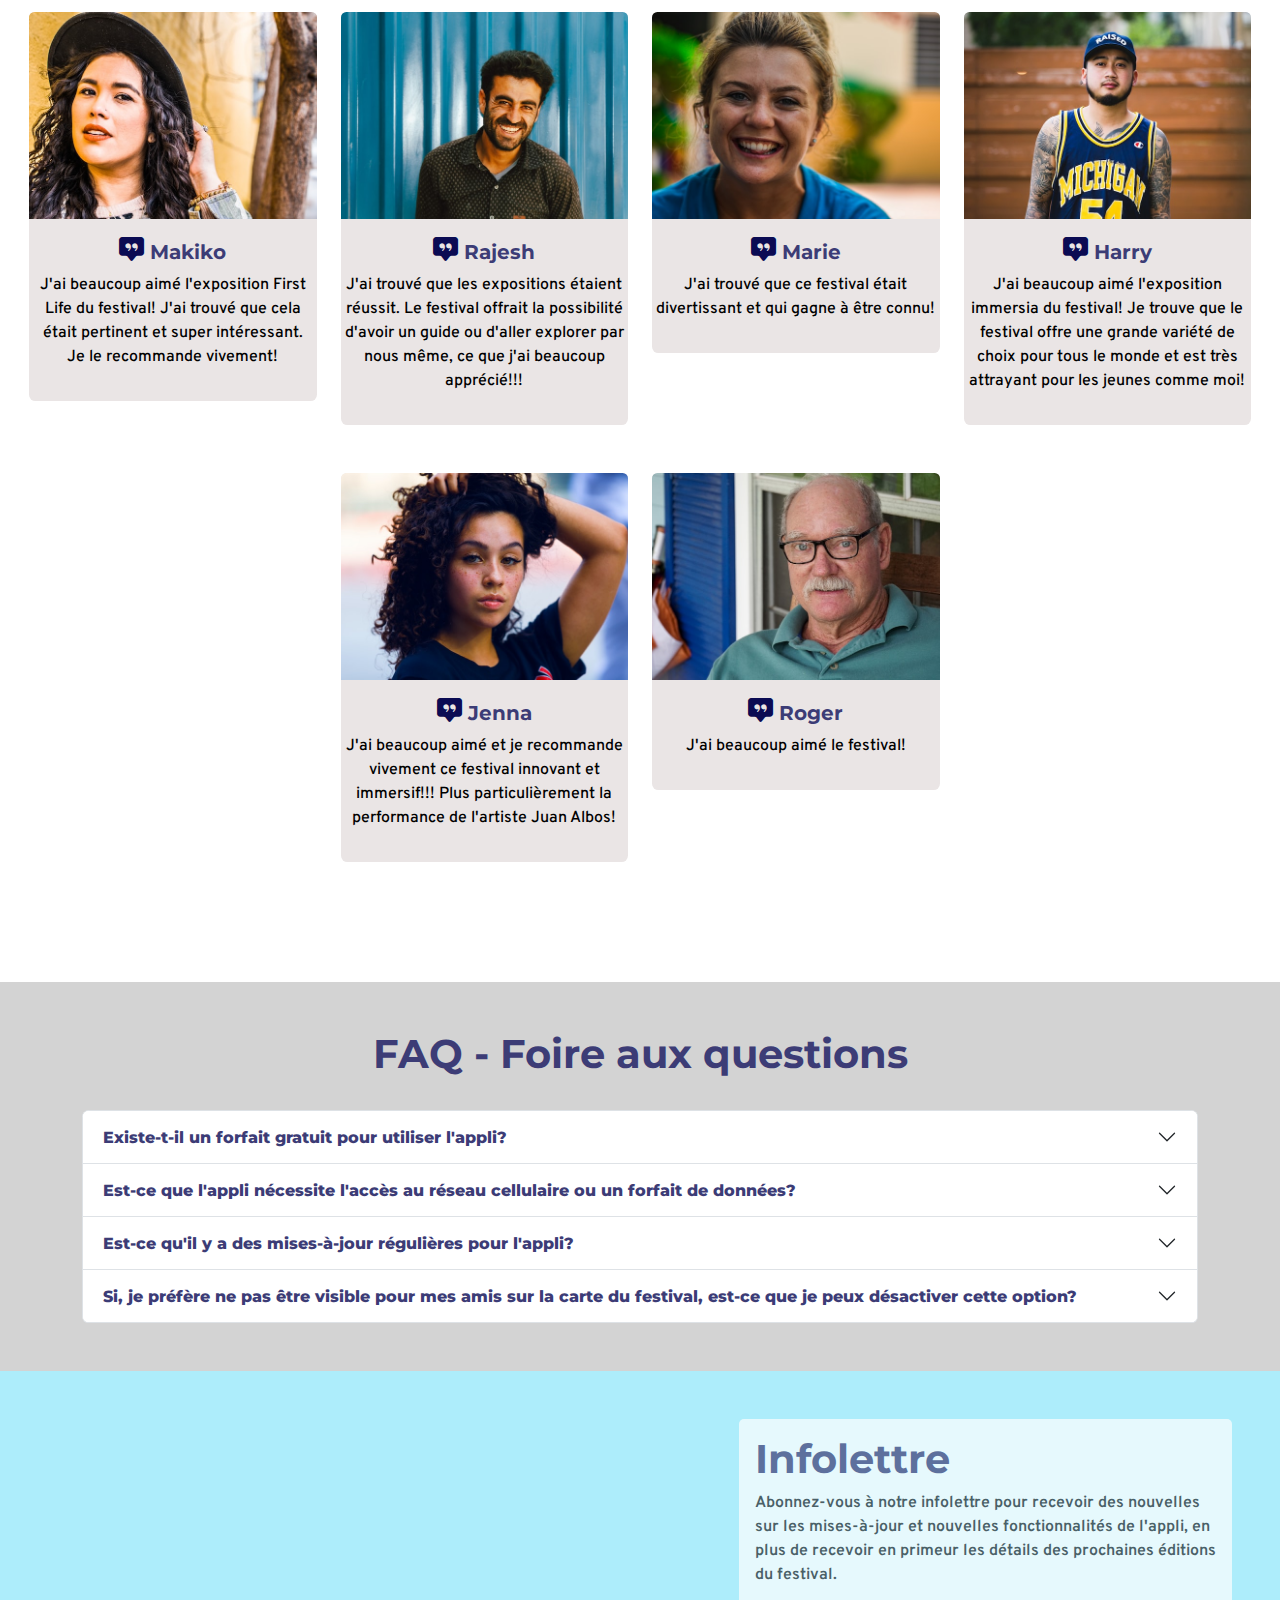
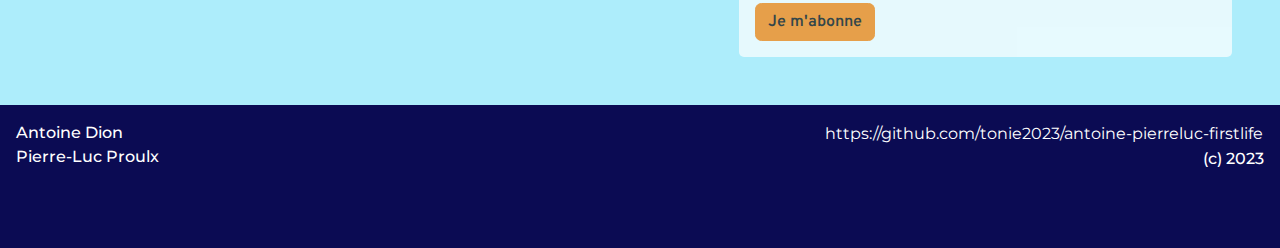
==== commit 92634a12: "Sauvegarde partie finale landing page" ====
--- a/index.html
+++ b/index.html
@@ -8,6 +8,7 @@
   <meta name="robots" content="noindex" />
   <meta name="robots" content="nofollow" />
   <title>Festival First Life</title>
+  <link rel="icon" type="image/x-icon" href="assets/favicon.ico">
   <link
      rel="stylesheet"
      href="https://cdn.jsdelivr.net/npm/swiper@9/swiper-bundle.min.css"
@@ -106,7 +107,7 @@
                 class="app"
                 src="app/index.html"
                 height="550px"
-                width="76%"
+                width="70%"
                 style="
                   border-radius: 20px 20px 20px 20px;
                   border: none;
@@ -235,11 +236,26 @@
       <section id="voir-plus" class="previsualisation pt-5 pb-5">
         <h2 class="title text-center text-lg-center pt-3">Prévisualisez l'interface de l'appli</h2>
 
-        <div class="swiper" class="swiper-screenshots">
+        <div class="swiper swiper-screenshots">
           <div class="swiper-wrapper pt-3 pb-3">
-              <div class="swiper-slide"><img id="img1" src="https://images.unsplash.com/photo-1637416067365-2b5e7e8fe8fa? ixlib=rb-4.0.3&ixid=MnwxMjA3fDB8MHxwaG90by1wYWdlfHx8fGVufDB8fHx8&auto=format&fit=crop&w=735&q=80"></div>
-              <div class="swiper-slide"><img id="img1" src="https://images.unsplash.com/photo-1617396900799-f4ec2b43c7ae?ixlib=rb-4.0.3&ixid=MnwxMjA3fDB8MHxwaG90by1wYWdlfHx8fGVufDB8fHx8&auto=format&fit=crop&w=1170&q=80"></div>
-              <div class="swiper-slide"><img id="img1" src="https://images.unsplash.com/photo-1646571734985-3105c84d4661?ixlib=rb-1.2.1&ixid=MnwxMjA3fDB8MHxwaG90by1wYWdlfHx8fGVufDB8fHx8&auto=format&fit=crop&w=687&q=80"></div>
+              <div class="swiper-slide">
+                <img class="img1" src="assets/accueil_haut_page.jpg">
+              </div>
+              <div class="swiper-slide">
+                <img class="img2" src="assets/accueil_app.jpg">
+              </div>
+              <div class="swiper-slide">
+                <img class="img3" src="assets/artwork_app.jpg">
+              </div>
+              <div class="swiper-slide">
+                <img class="img4" src="assets/artwork_mi_page.jpg">
+              </div>
+              <div class="swiper-slide">
+                <img class="img5" src="assets/artwork_app_modal.jpg">
+              </div>
+              <div class="swiper-slide">
+                <img class="img6" src="assets/artwork_app_accordeon.jpg">
+              </div>
           </div>
 
           <div class="swiper-button-prev"></div>
@@ -462,3 +478,4 @@
   <script src="js/script.js"></script>
 </body>
 </html>
+
--- a/css/style-lp.css
+++ b/css/style-lp.css
@@ -270,7 +270,7 @@
 -----------------*/
 
 #infolettre {
-  background-image: url(/assets/infolettre_couleur.jpg);
+  background-image: url(assets/infolettre_couleur.jpg);
   background-repeat: no-repeat;
 }
 .information {
@@ -335,19 +335,55 @@
   color: var(--third);
 }
 .swiper {
-  z-index: 1;
-  width: 50vh;
-  height: 50%;
-}
-.swiper-screenshots #img1 {
-  width: 100%;
-  height: 100%;
-}
-.swiper-slide #img1 {
+  width: 80%;
+  height: 100vh;
+}
+
+.swiper-slide {
+  text-align: center;
+  font-size: 18px;
+  background: #fff;
+  display: flex;
+  justify-content: center;
+  align-items: center;
+}
+.swiper-slide img {
   display: block;
-  width: 100%;
-  height: 100%;
+  position: absolute;
+  top: 65px;
+  width: 65%;
+  height: 65%;
   object-fit: fill;
-  border: 3px solid black;
+  border: 4px solid black;
   border-radius: 20px 20px 20px 20px;
-}
+  box-shadow: 1px 3px 9px 0px gray;
+}
+.swiper-button-prev {
+  width: 50px;
+  height: 60px;
+  border-radius: 50px 50px 50px 50px;
+  border: 1px solid var(--primary);
+  color: var(--primary);
+}
+.swiper-button-next {
+  border-radius: 50px 50px 50px 50px;
+  width: 50px;
+  height: 60px;
+  border: 1px solid var(--primary);
+  color: var(--primary);
+}
+
+.swiper-button-prev:hover {
+  color: var(--third);
+  background-color: var(--primary);
+}
+.swiper-button-next:hover {
+  color: var(--third);
+  background-color: var(--primary);
+}
+.swiper-slide.swiper-slide-active {
+  opacity: 1;
+}
+.swiper-slide {
+  opacity: 0.2;
+}
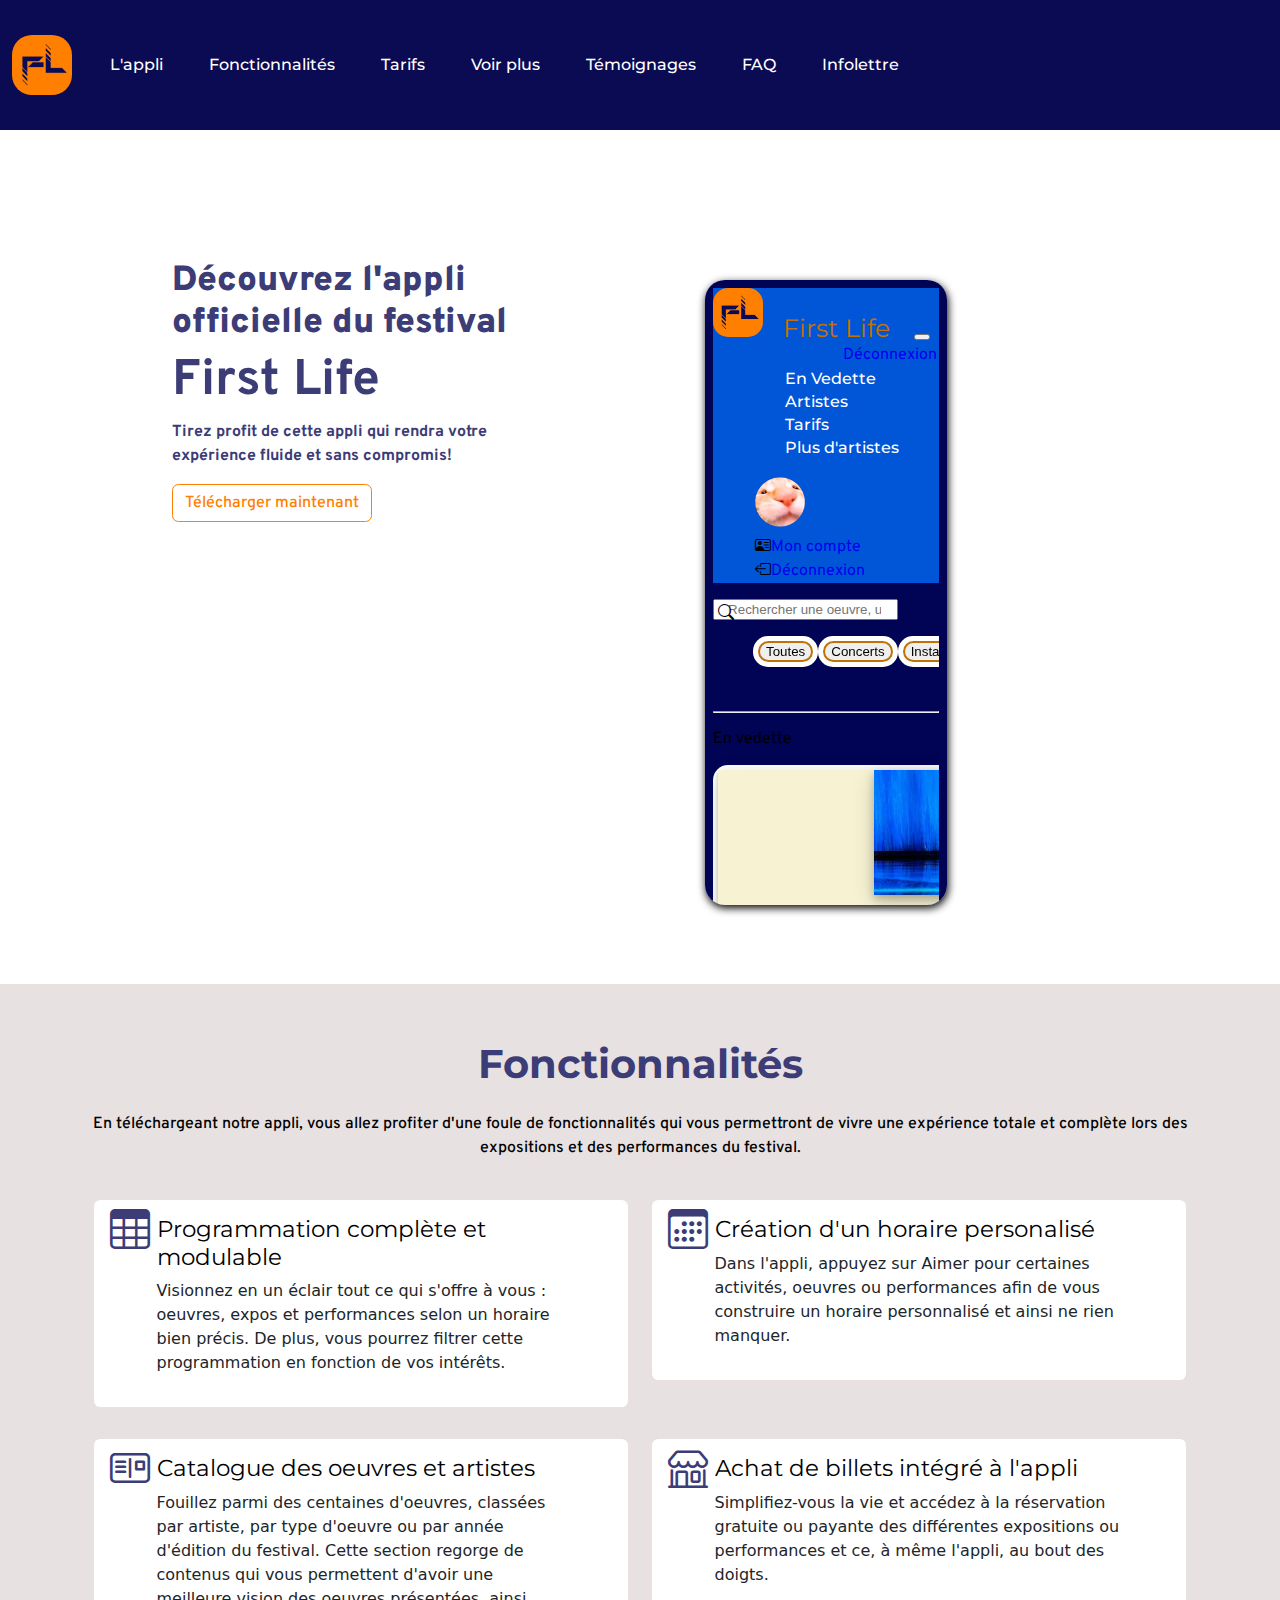
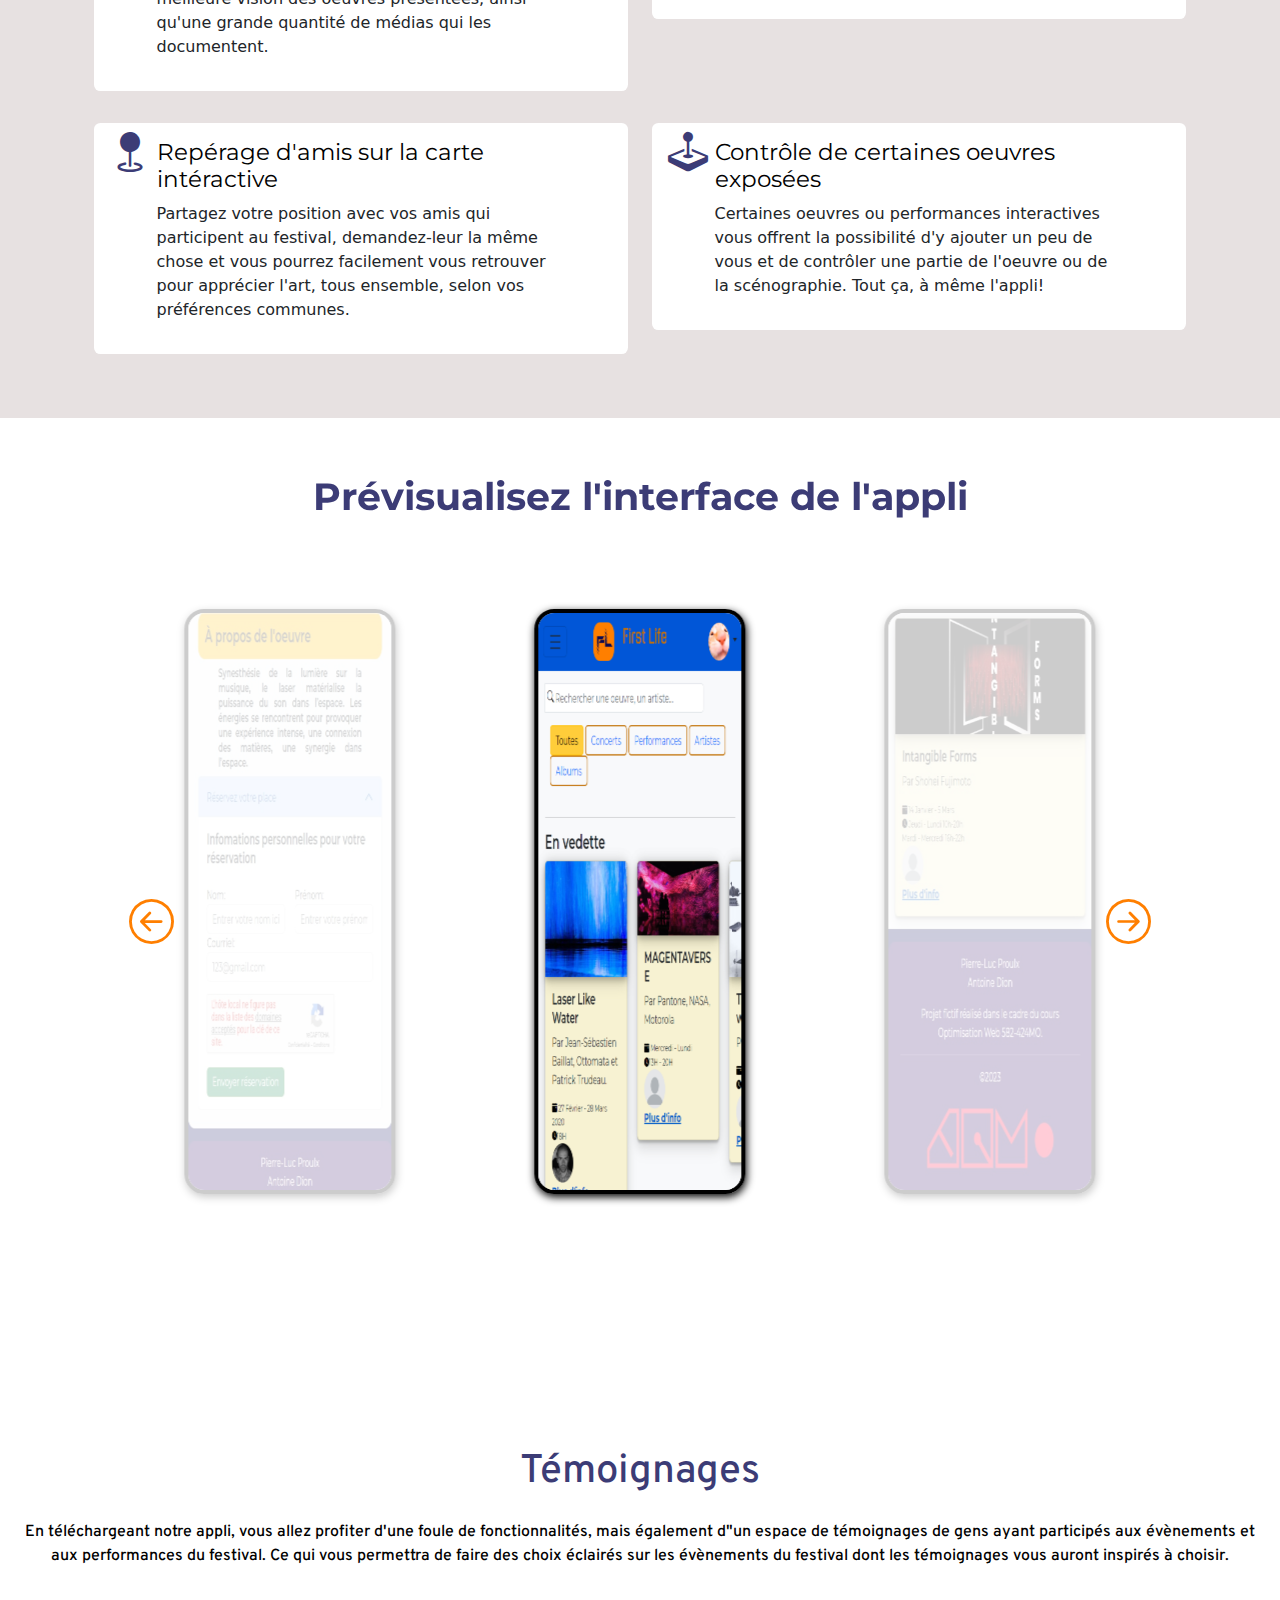
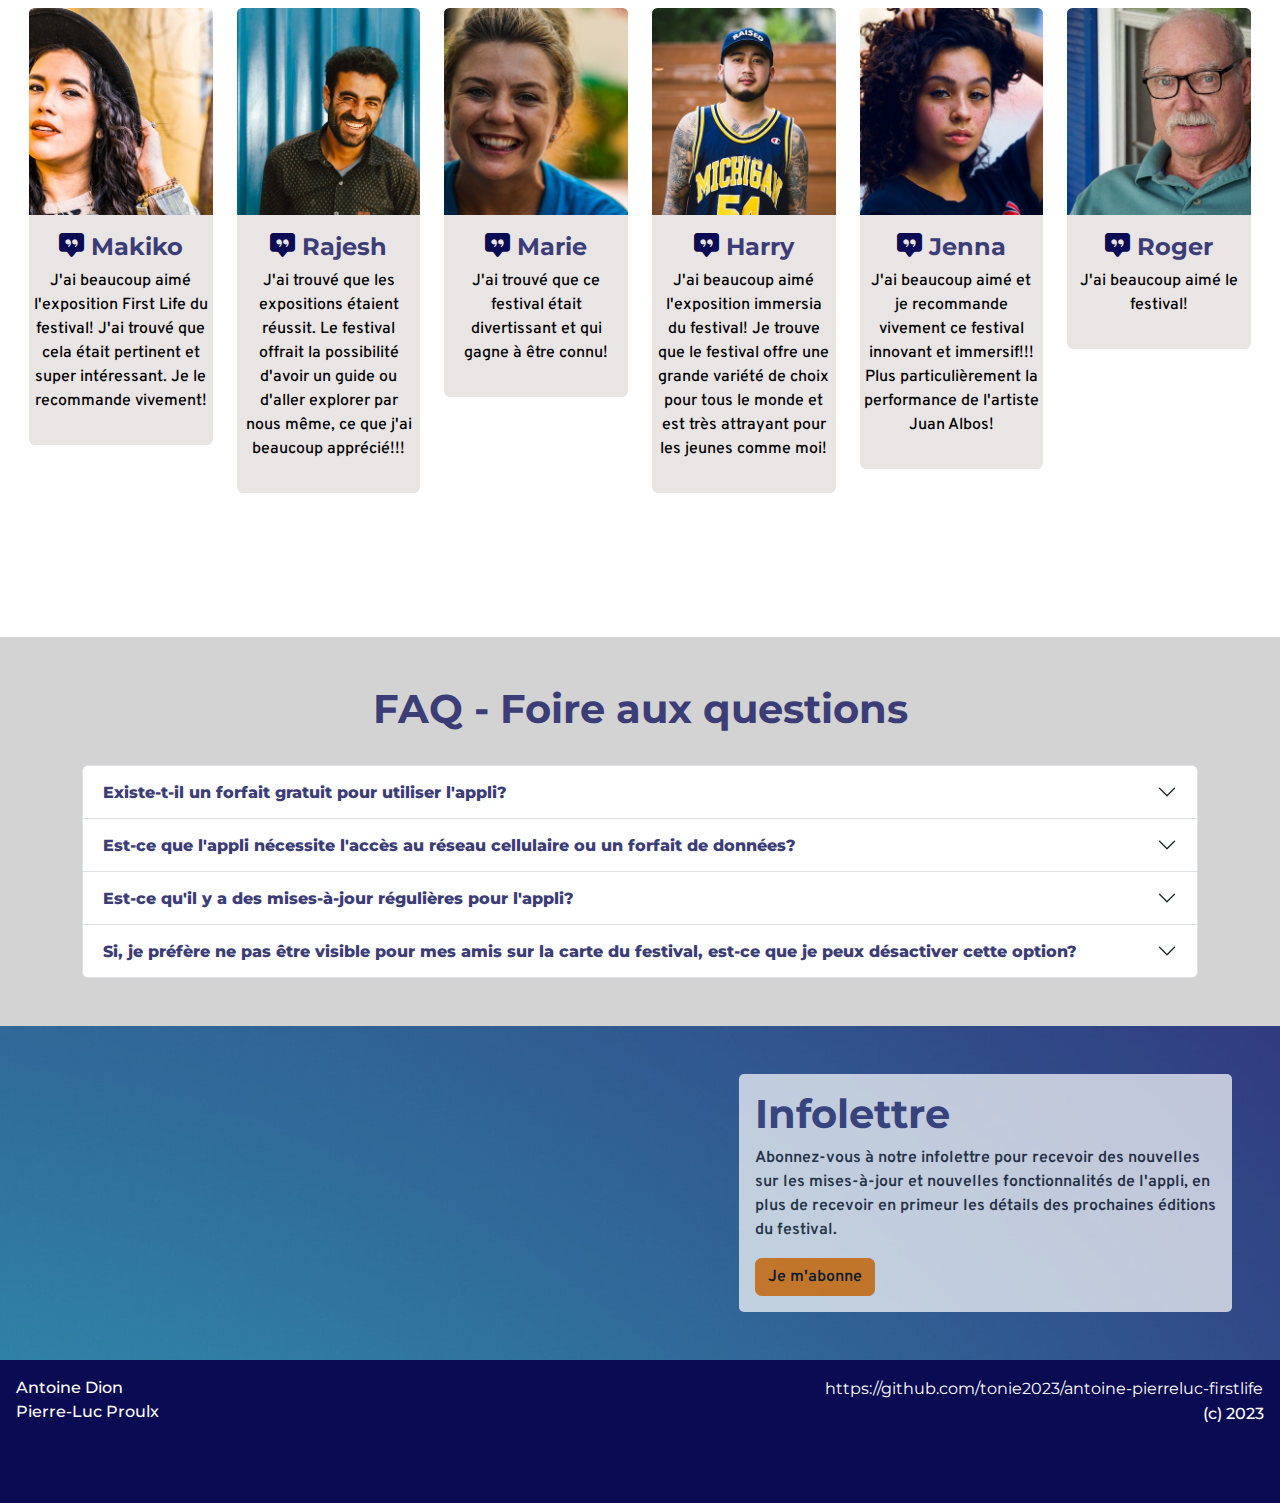
==== commit 86022a6a: "Sauvegarde partie finale" ====
--- a/index.html
+++ b/index.html
@@ -66,13 +66,13 @@
               >
             </li>
             <li class="nav-item">
+              <a href="index.html#section-testimonials" class="nav-link active"
+                >Témoignages</a
+              >
+            </li>
+            <li class="nav-item">
               <a href="index.html#FAQ" class="nav-link active"
                 >FAQ</a
-              >
-            </li>
-            <li class="nav-item">
-              <a href="index.html#section-testimonials" class="nav-link active"
-                >Témoignages</a
               >
             </li>
             <li class="nav-item">
@@ -106,8 +106,7 @@
               <iframe
                 class="app"
                 src="app/index.html"
-                height="550px"
-                width="70%"
+                width="60%"
                 style="
                   border-radius: 20px 20px 20px 20px;
                   border: none;
@@ -125,9 +124,9 @@
         <div class="container text-center text-lg-start">
           <div class="row justify-content-center">
             <div id="titre_fonctionalite" class="col 12 col-lg-8 justify-content-center">
-                <h2 class="fonctions text-center text-lg-center pt-2 pb-2">
+                <h1 class="fonctions text-center text-lg-center pt-2 pb-2">
                   Fonctionnalités
-                </h2>
+                </h1>
                 <p class="contexte text-center text-lg-center pt-2 pb-2">
                   En téléchargeant notre appli, vous allez profiter d'une
                   foule de fonctionnalités qui vous permettront de vivre une
@@ -144,7 +143,7 @@
                       </div>
                       <div class="col-12 col-lg-10">
                         <div class="card-body">
-                          <h4 class="h4">Programmation complète et modulable</h4>
+                          <h3 class="h3">Programmation complète et modulable</h3>
                           <p class="txt-fonctionalite">Visionnez en un éclair tout ce qui s'offre à vous : oeuvres, expos et performances selon un horaire bien précis. De plus, vous pourrez filtrer cette programmation en fonction de vos intérêts.</p>
                         </div>
                       </div>
@@ -159,7 +158,7 @@
                       </div>
                       <div class="col-12 col-lg-10">
                         <div class="card-body">
-                          <h4 class="h4">Création d'un horaire personalisé</h4>
+                          <h3 class="h3">Création d'un horaire personalisé</h3>
                           <p class="txt-fonctionalite">Dans l'appli, appuyez sur Aimer pour certaines activités, oeuvres ou performances afin de vous construire un horaire personnalisé et ainsi ne rien manquer.</p>
                         </div>
                       </div>
@@ -174,7 +173,7 @@
                       </div>
                       <div class="col-12 col-lg-10">
                         <div class="card-body">
-                          <h4 class="h4">Catalogue des oeuvres et artistes</h4>
+                          <h3 class="h3">Catalogue des oeuvres et artistes</h3>
                           <p class="txt-fonctionalite">Fouillez parmi des centaines d'oeuvres, classées par artiste, par type d'oeuvre ou par année d'édition du festival. Cette section regorge de contenus qui vous permettent d'avoir une meilleure vision des oeuvres présentées, ainsi qu'une grande quantité de médias qui les documentent.</p>
                         </div>
                       </div>
@@ -189,7 +188,7 @@
                       </div>
                       <div class="col-12 col-lg-10">
                         <div class="card-body">
-                          <h4 class="h4">Achat de billets intégré à l'appli</h4>
+                          <h3 class="h3">Achat de billets intégré à l'appli</h3>
                           <p class="txt-fonctionalite">Simplifiez-vous la vie et accédez à la réservation gratuite ou payante des différentes expositions ou performances et ce, à même l'appli, au bout des doigts.</p>
                         </div>
                       </div>
@@ -204,7 +203,7 @@
                       </div>
                       <div class="col-12 col-lg-10">
                         <div class="card-body">
-                          <h4 class="h4">Repérage d'amis sur la carte intéractive</h4>
+                          <h3 class="h3">Repérage d'amis sur la carte intéractive</h3>
                           <p class="txt-fonctionalite">Partagez votre position avec vos amis qui participent au festival, demandez-leur la même chose et vous pourrez facilement vous retrouver pour apprécier l'art, tous ensemble, selon vos préférences communes.</p>
                         </div>
                       </div>
@@ -219,7 +218,7 @@
                       </div>
                       <div class="col-12 col-lg-10">
                         <div class="card-body">
-                          <h4 class="h4">Contrôle de certaines oeuvres exposées</h4>
+                          <h3 class="h3">Contrôle de certaines oeuvres exposées</h3>
                           <p class="txt-fonctionalite">Certaines oeuvres ou performances interactives vous offrent la possibilité d'y ajouter un peu de vous et de contrôler une partie de l'oeuvre ou de la scénographie. Tout ça, à même l'appli!</p>
                         </div>
                       </div>
@@ -229,12 +228,11 @@
               </div>
             </div>
             <div id="tarifs"></div>
-            <div id="voir-plus"></div>
           </div>
         </div>
       </section>
       <section id="voir-plus" class="previsualisation pt-5 pb-5">
-        <h2 class="title text-center text-lg-center pt-3">Prévisualisez l'interface de l'appli</h2>
+        <h1 class="carousel text-center text-lg-center pt-2 pb-2">Prévisualisez l'interface de l'appli</h1>
 
         <div class="swiper swiper-screenshots">
           <div class="swiper-wrapper pt-3 pb-3">
@@ -258,17 +256,21 @@
               </div>
           </div>
 
-          <div class="swiper-button-prev"></div>
-          <div class="swiper-button-next"></div>
+          <div class="swiper-button-next">
+            <i class="bi bi-arrow-right-circle arrow-icon"></i>
+          </div>
+          <div class="swiper-button-prev">
+            <i class="bi bi-arrow-left-circle arrow-icon"></i>
+          </div>
       </div>
       </section>
       <section id="section-testimonials" class="pt-5 pb-5">
         <div class="container-fluid text-center text-lg-start">
           <div class="enonce_02 col-12 col-lg-12 justify-content-center">
             <div id="titre_testimonial" class="col 12 col-lg-8 justify-content-center">
-              <h2 class="title text-center text-lg-center pt-3">
+              <h1 class="title text-center text-lg-center pt-3">
                 Témoignages
-              </h2>
+              </h1>
               <p class="contexte text-center text-lg-center pt-3">
                 En téléchargeant notre appli, vous allez profiter d'une
                 foule de fonctionnalités, mais également d"un espace de témoignages de gens ayant participés aux évènements et aux performances du festival. Ce qui vous permettra de faire des choix éclairés sur les évènements du festival dont les témoignages vous auront inspirés à choisir. 
@@ -276,67 +278,67 @@
             </div>
           </div>
           <div id="temoignages" class="row justify-content-center pt-4 pb-4">
-            <div class="col-12 col-sm-6 col-lg-3 pb-4">
+            <div class="col-12 col-sm-6 col-lg-2 pb-4">
               <div class="card-testimonial card">
                 <img src="assets/makiko.jpg" class="temoins card-img-top">
                 <div class="row">
                     <div class="recit card-body">
-                      <h5 class="nom text-center"> <i class="bi bi-chat-square-quote-fill" class="card-img-top"></i>&nbsp;Makiko</h5>
+                      <h4 class="nom text-center"> <i class="bi bi-chat-square-quote-fill" class="card-img-top"></i>&nbsp;Makiko</h4>
                       <p class="quote text-center">J'ai beaucoup aimé l'exposition First Life du festival! J'ai trouvé que cela était pertinent et super intéressant. Je le recommande vivement!</p>
                     </div>
                 </div>
               </div>
             </div>
-            <div class="col-12 col-sm-6 col-lg-3 pb-4">
+            <div class="col-12 col-sm-6 col-lg-2 pb-4">
               <div class="card-testimonial card">
                 <img src="assets/rajesh.jpg" class="temoins card-img-top">
                 <div class="row">
                   <div class="recit card-body">
-                    <h5 class="nom text-center"><i class="bi bi-chat-square-quote-fill" class="card-img-top"></i>&nbsp;Rajesh</h5>
+                    <h4 class="nom text-center"><i class="bi bi-chat-square-quote-fill" class="card-img-top"></i>&nbsp;Rajesh</h4>
                     <p class="quote text-center">J'ai trouvé que les expositions étaient réussit. Le festival offrait la possibilité d'avoir un guide ou d'aller explorer par nous même, ce que j'ai beaucoup apprécié!!!</p>
                   </div>
                 </div>
               </div>
             </div>
-            <div class="col-12 col-sm-6 col-lg-3 pb-4">
+            <div class="col-12 col-sm-6 col-lg-2 pb-4">
               <div class="card-testimonial card">
                 <img src="assets/marie.jpg" class="temoins card-img-top">
                 <div class="row">
                   <div class="recit card-body">
-                    <h5 class="nom text-center"><i class="bi bi-chat-square-quote-fill" class="card-img-top"></i>&nbsp;Marie</h5>
+                    <h4 class="nom text-center"><i class="bi bi-chat-square-quote-fill" class="card-img-top"></i>&nbsp;Marie</h4>
                     <p class="quote text-center">J'ai trouvé que ce festival était divertissant et qui gagne à être connu!</p>
                   </div>
                 </div>
               </div>
             </div>
-            <div class="col-12 col-sm-6 col-lg-3">
+            <div class="col-12 col-sm-6 col-lg-2 pb-4">
               <div class="card-testimonial card">
                 <img src="assets/harry.jpg" class="temoins card-img-top">
                 <div class="row">
                   <div class="recit card-body">
-                    <h5 class="nom text-center"><i class="bi bi-chat-square-quote-fill" class="card-img-top"></i>&nbsp;Harry</h5>
+                    <h4 class="nom text-center"><i class="bi bi-chat-square-quote-fill" class="card-img-top"></i>&nbsp;Harry</h4>
                     <p class="quote text-center">J'ai beaucoup aimé l'exposition immersia du festival! Je trouve que le festival offre une grande variété de choix pour tous le monde et est très attrayant pour les jeunes comme moi!</p>
                   </div>
                 </div>
               </div>
             </div>
-            <div class="col-12 col-sm-6 col-lg-3 pt-4">
+            <div class="col-12 col-sm-6 col-lg-2 pb-4">
               <div class="card-testimonial card">
                 <img src="assets/jenna.jpg" class="temoins card-img-top">
                 <div class="row">
                   <div class="recit card-body">
-                    <h5 class="nom text-center"><i class="bi bi-chat-square-quote-fill" class="card-img-top"></i>&nbsp;Jenna</h5>
+                    <h4 class="nom text-center"><i class="bi bi-chat-square-quote-fill" class="card-img-top"></i>&nbsp;Jenna</h4>
                     <p class="quote text-center">J'ai beaucoup aimé et je recommande vivement ce festival innovant et immersif!!! Plus particulièrement la performance de l'artiste Juan Albos! </p>
                   </div>
                 </div>
               </div>
             </div>
-            <div class="col-12 col-sm-6 col-lg-3 pt-4">
+            <div class="col-12 col-sm-6 col-lg-2">
               <div class="card-testimonial card">
                 <img src="assets/roger.jpg" class="temoins card-img-top">
                 <div class="row">
                   <div class="card-body">
-                    <h5 class="nom text-center"><i class="bi bi-chat-square-quote-fill" class="card-img-top"></i>&nbsp;Roger</h5>
+                    <h4 class="nom text-center"><i class="bi bi-chat-square-quote-fill" class="card-img-top"></i>&nbsp;Roger</h4>
                     <p class="quote text-center">J'ai beaucoup aimé le festival!</p>
                   </div>
                 </div>
@@ -478,4 +480,3 @@
   <script src="js/script.js"></script>
 </body>
 </html>
-
--- a/css/style-lp.css
+++ b/css/style-lp.css
@@ -59,8 +59,8 @@
   background-color: var(--secondary);
 }
 .logo {
-  height: 75px;
-  width: 75px;
+  height: 60px;
+  max-width: 60px;
   border-radius: 20px;
 }
 .nav-link {
@@ -89,10 +89,14 @@
   font-weight: 700;
 }
 .app {
+  height: 625px;
+  max-width: 60%;
   margin-top: 20px;
   aspect-ratio: 5/9;
 }
-.title {
+.carousel {
+  font-size: 38px;
+  z-index: 1;
   font-family: var(--font_01);
   font-weight: bolder;
   color: var(--fourth);
@@ -184,10 +188,11 @@
   font-size: 40px;
   color: var(--fourth);
 }
-h4 {
-  font-family: var(--font_01);
-  color: var(--fifth);
-  font-weight: bolder;
+.h3 {
+  font-family: var(--font_01);
+  color: var(--fifth);
+  font-weight: 400;
+  font-size: 23px;
 }
 /*--------------- 
 # Section Témoignages
@@ -270,7 +275,7 @@
 -----------------*/
 
 #infolettre {
-  background-image: url(assets/infolettre_couleur.jpg);
+  background-image: url(/assets/infolettre_couleur.jpg);
   background-repeat: no-repeat;
 }
 .information {
@@ -335,13 +340,13 @@
   color: var(--third);
 }
 .swiper {
+  z-index: 0;
+  margin-top: -100px;
   width: 80%;
   height: 100vh;
 }
-
 .swiper-slide {
   text-align: center;
-  font-size: 18px;
   background: #fff;
   display: flex;
   justify-content: center;
@@ -350,36 +355,31 @@
 .swiper-slide img {
   display: block;
   position: absolute;
-  top: 65px;
   width: 65%;
   height: 65%;
   object-fit: fill;
   border: 4px solid black;
   border-radius: 20px 20px 20px 20px;
-  box-shadow: 1px 3px 9px 0px gray;
-}
+  box-shadow: 1px 3px 9px 0px black;
+}
+.swiper-button-next,
 .swiper-button-prev {
-  width: 50px;
-  height: 60px;
-  border-radius: 50px 50px 50px 50px;
-  border: 1px solid var(--primary);
+  background-image: none;
+  background-size: 0;
+  background-repeat: no-repeat;
+  background-position: 0;
+  margin-top: 1rem;
+  text-align: center;
+}
+.arrow-icon {
+  font-size: 45px;
   color: var(--primary);
 }
-.swiper-button-next {
-  border-radius: 50px 50px 50px 50px;
-  width: 50px;
-  height: 60px;
-  border: 1px solid var(--primary);
-  color: var(--primary);
-}
-
-.swiper-button-prev:hover {
-  color: var(--third);
-  background-color: var(--primary);
-}
-.swiper-button-next:hover {
-  color: var(--third);
-  background-color: var(--primary);
+.swiper-button-next:after {
+  content: none;
+}
+.swiper-button-prev:after {
+  content: none;
 }
 .swiper-slide.swiper-slide-active {
   opacity: 1;
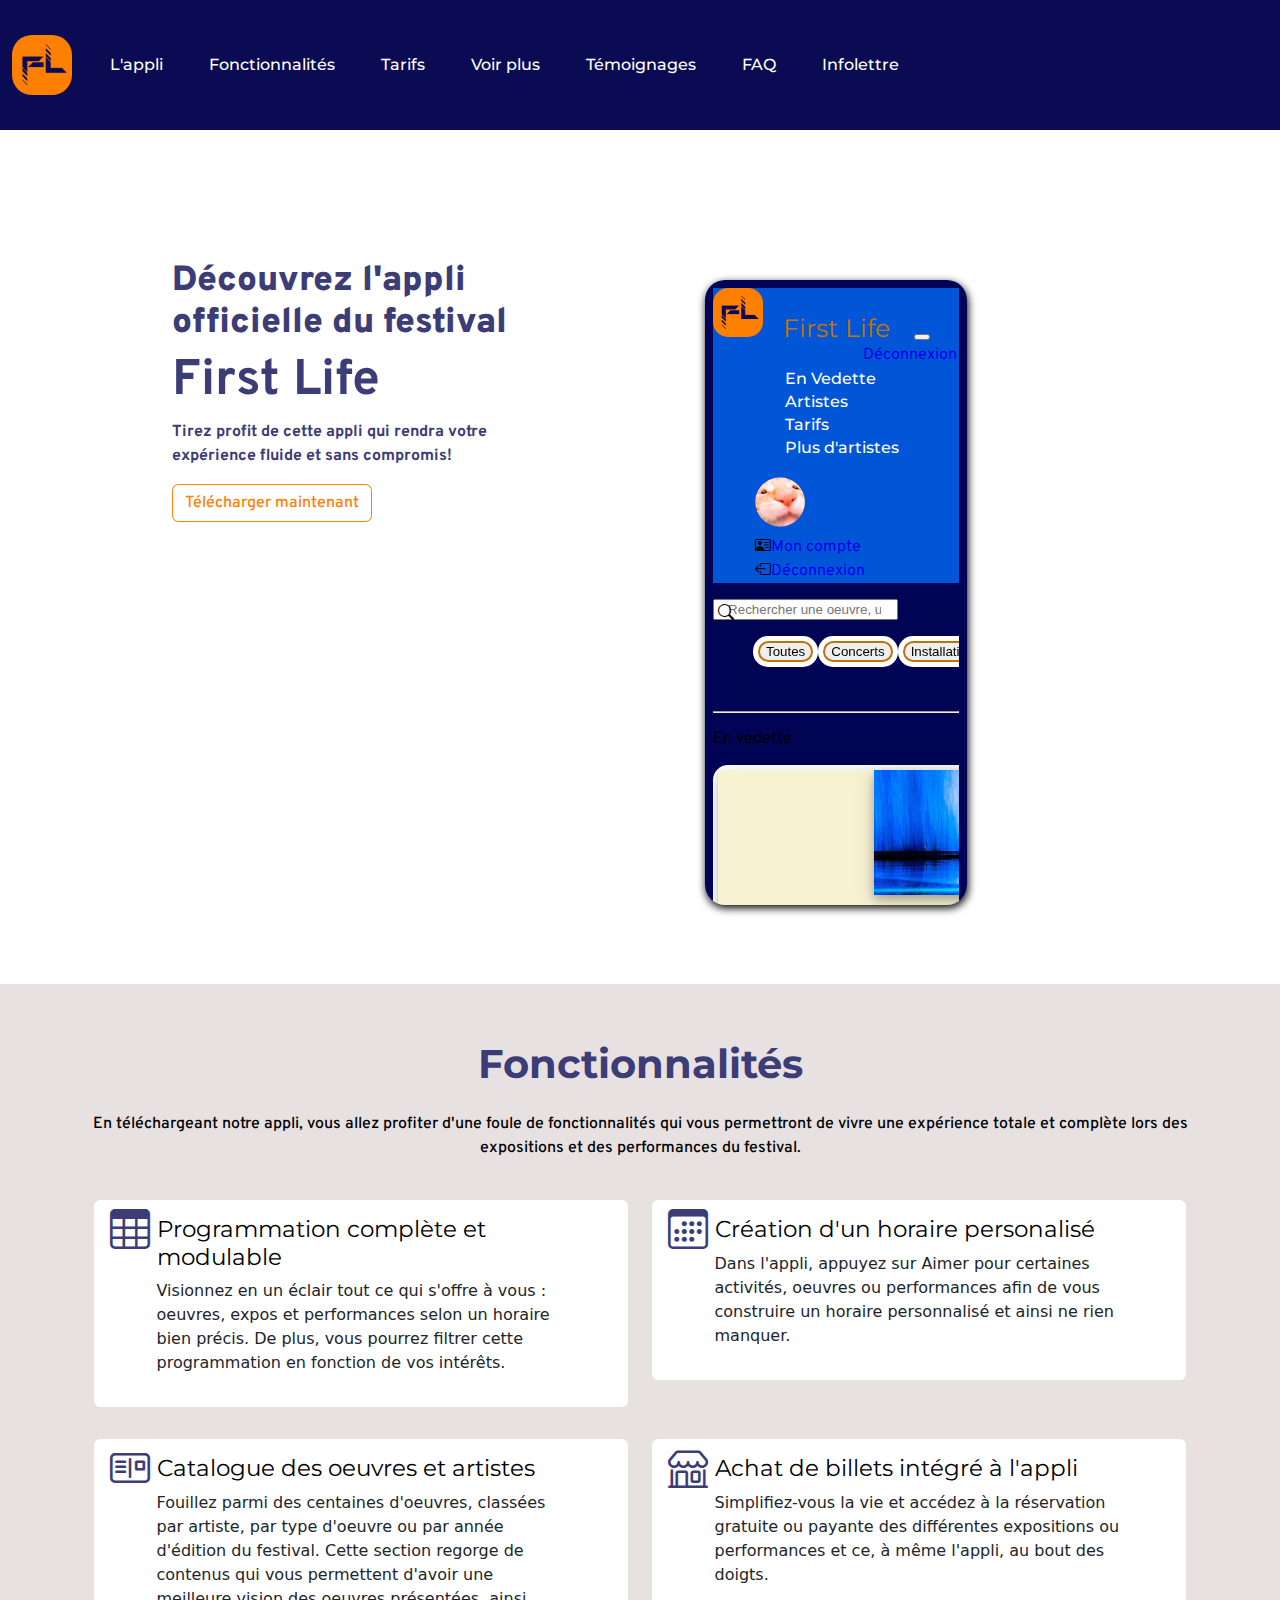
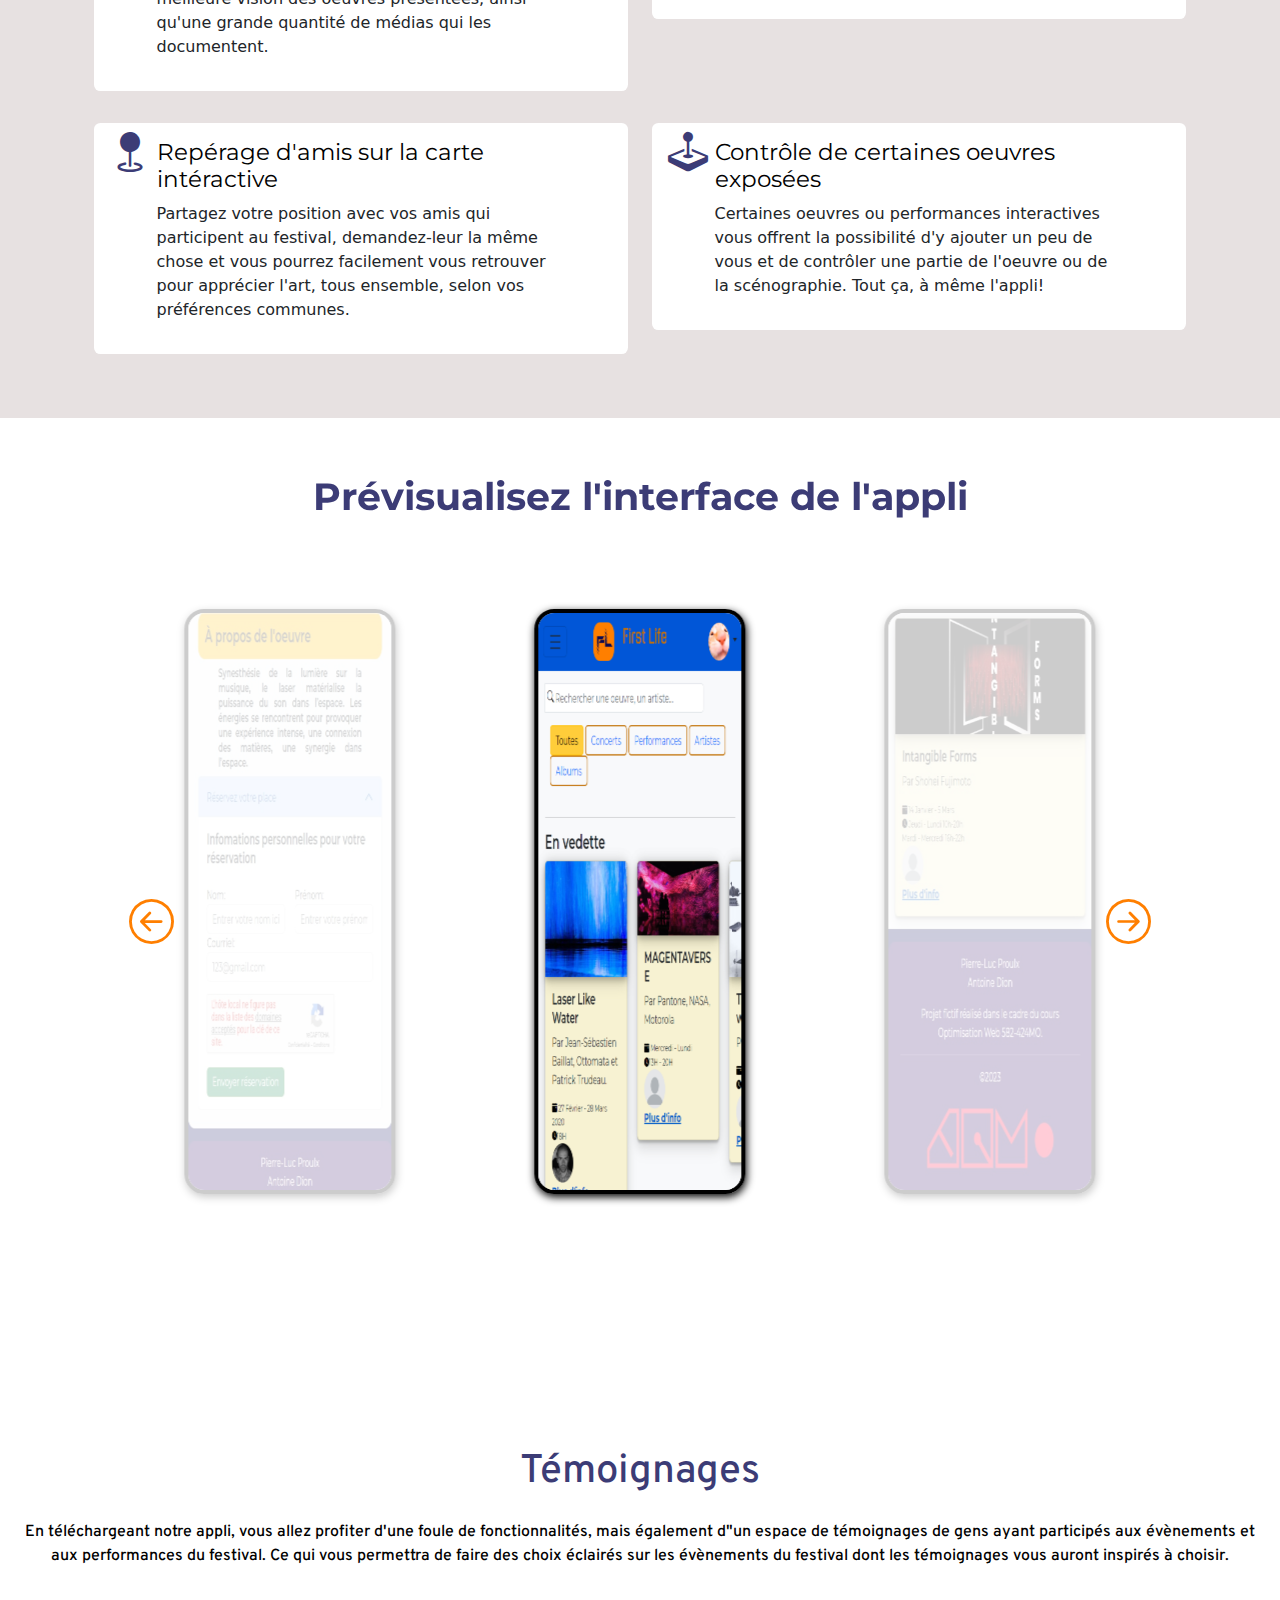
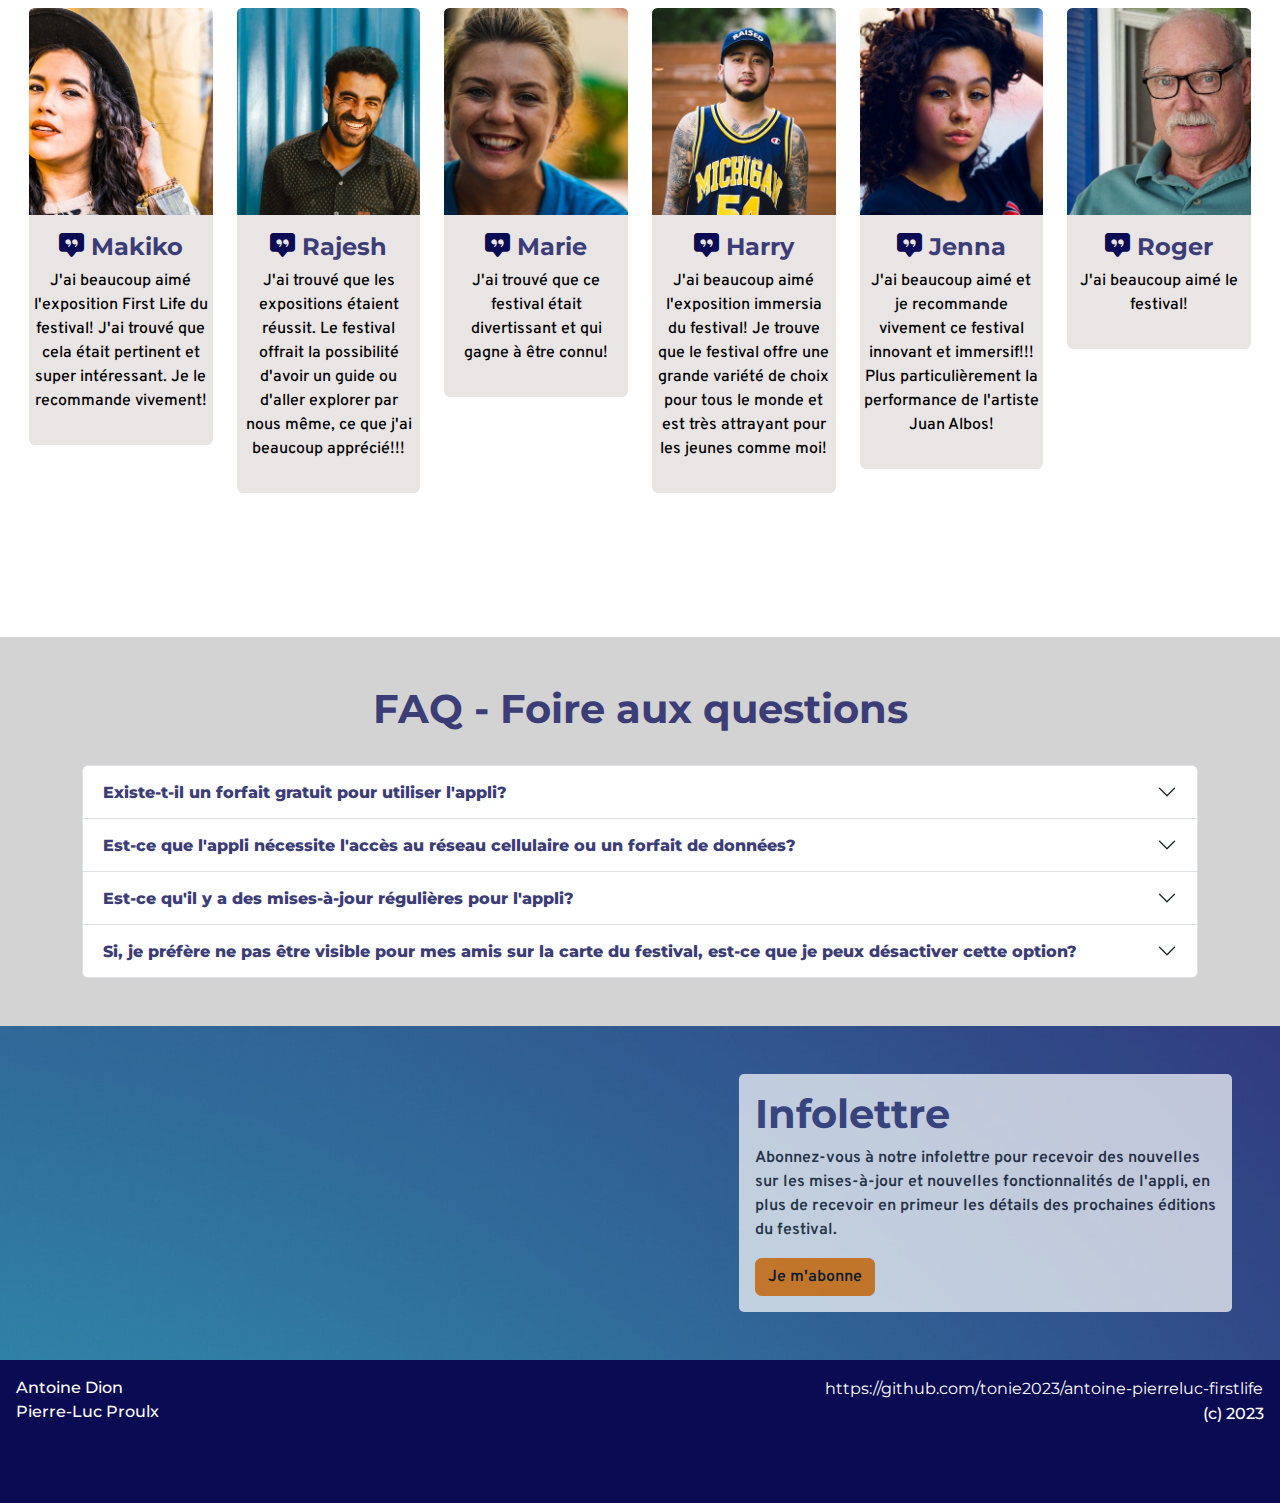
==== commit bb337237: "correctif" ====
--- a/index.html
+++ b/index.html
@@ -106,7 +106,7 @@
               <iframe
                 class="app"
                 src="app/index.html"
-                width="60%"
+                width="65%"
                 style="
                   border-radius: 20px 20px 20px 20px;
                   border: none;
--- a/css/style-lp.css
+++ b/css/style-lp.css
@@ -90,7 +90,7 @@
 }
 .app {
   height: 625px;
-  max-width: 60%;
+  max-width: 65%;
   margin-top: 20px;
   aspect-ratio: 5/9;
 }
